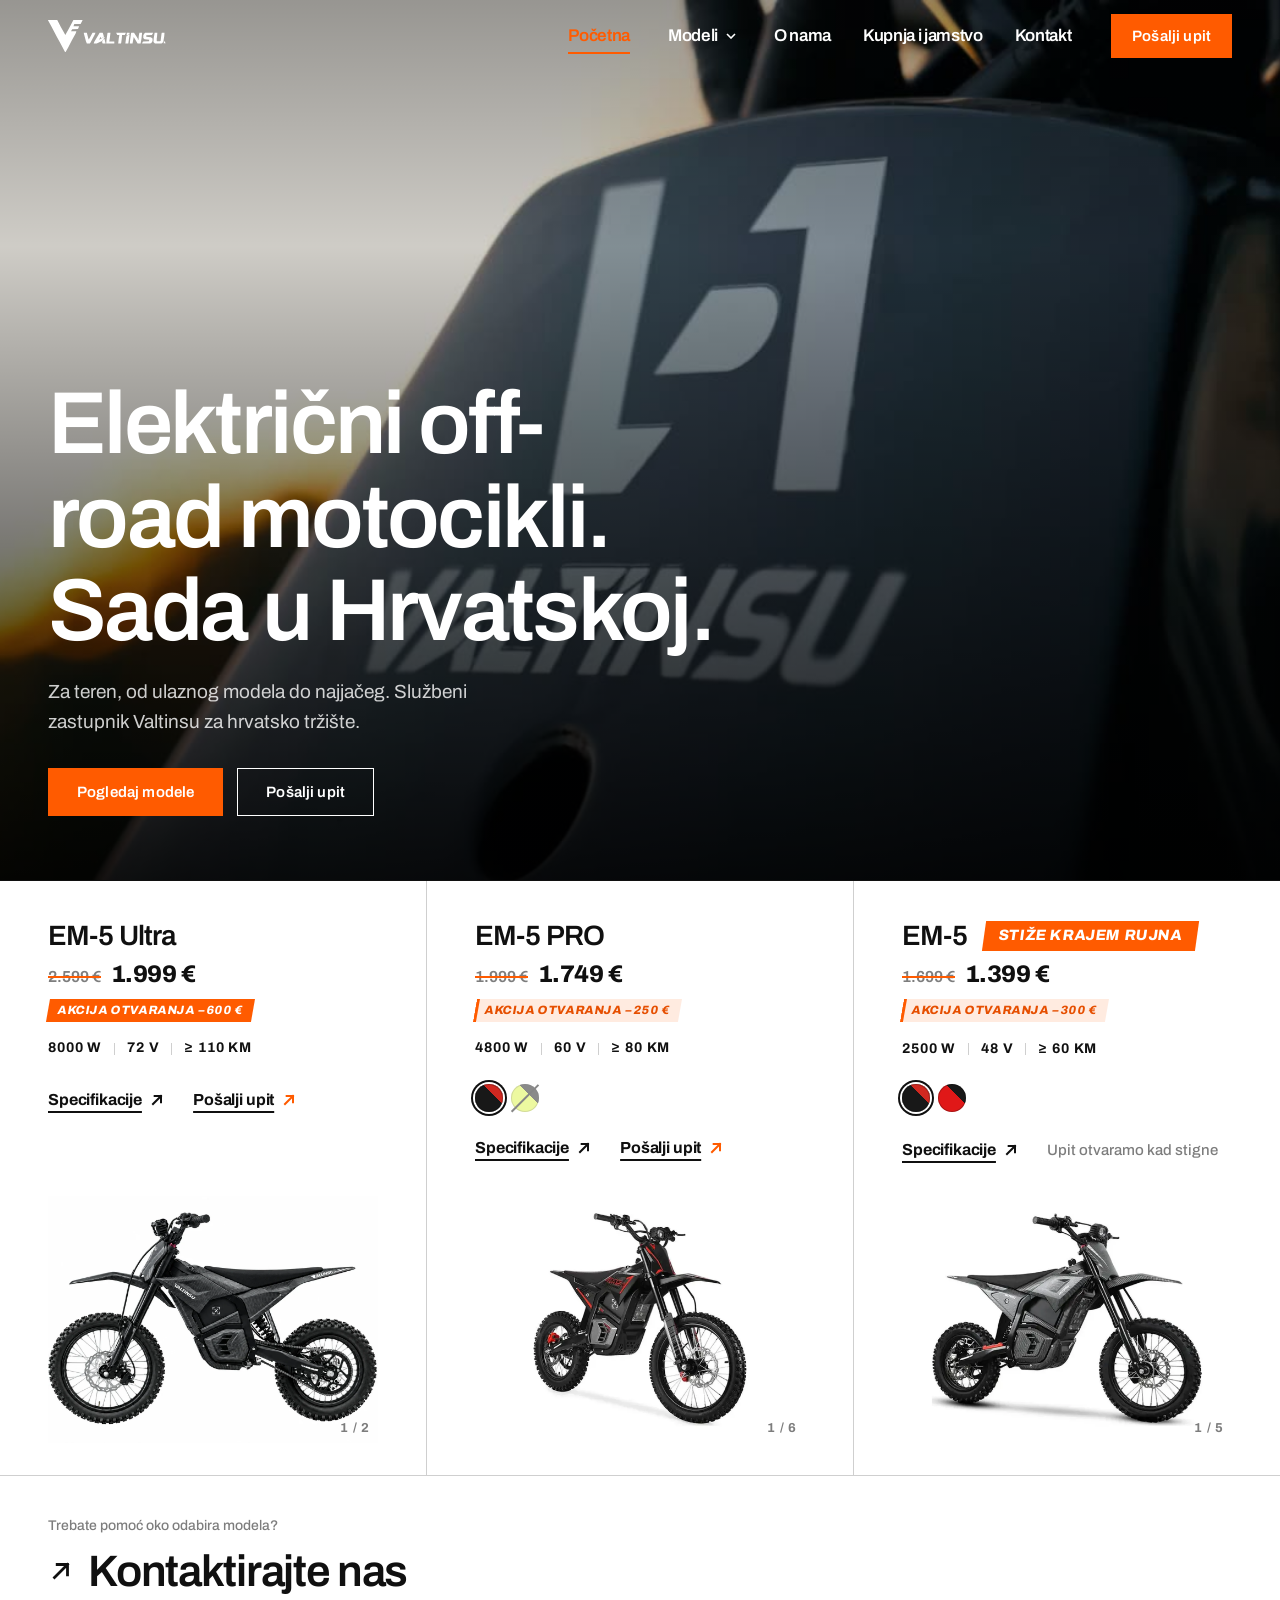
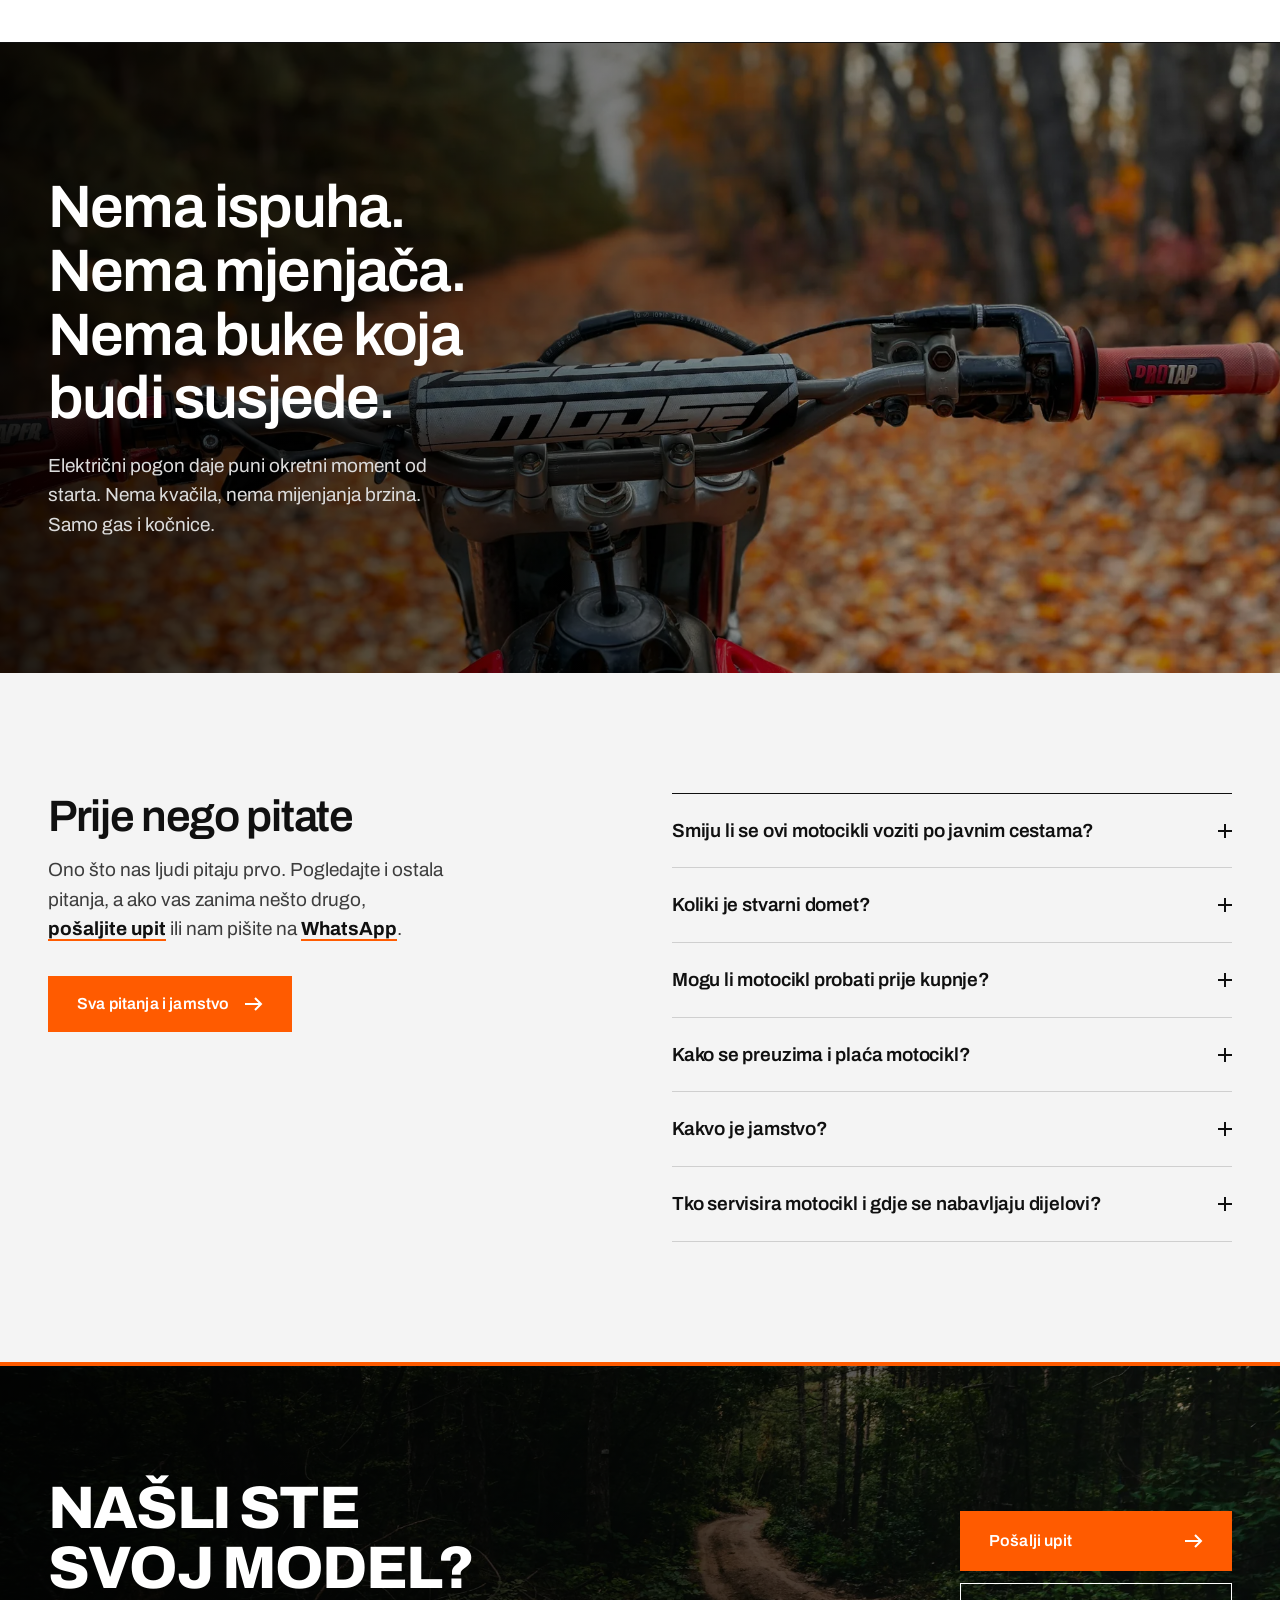
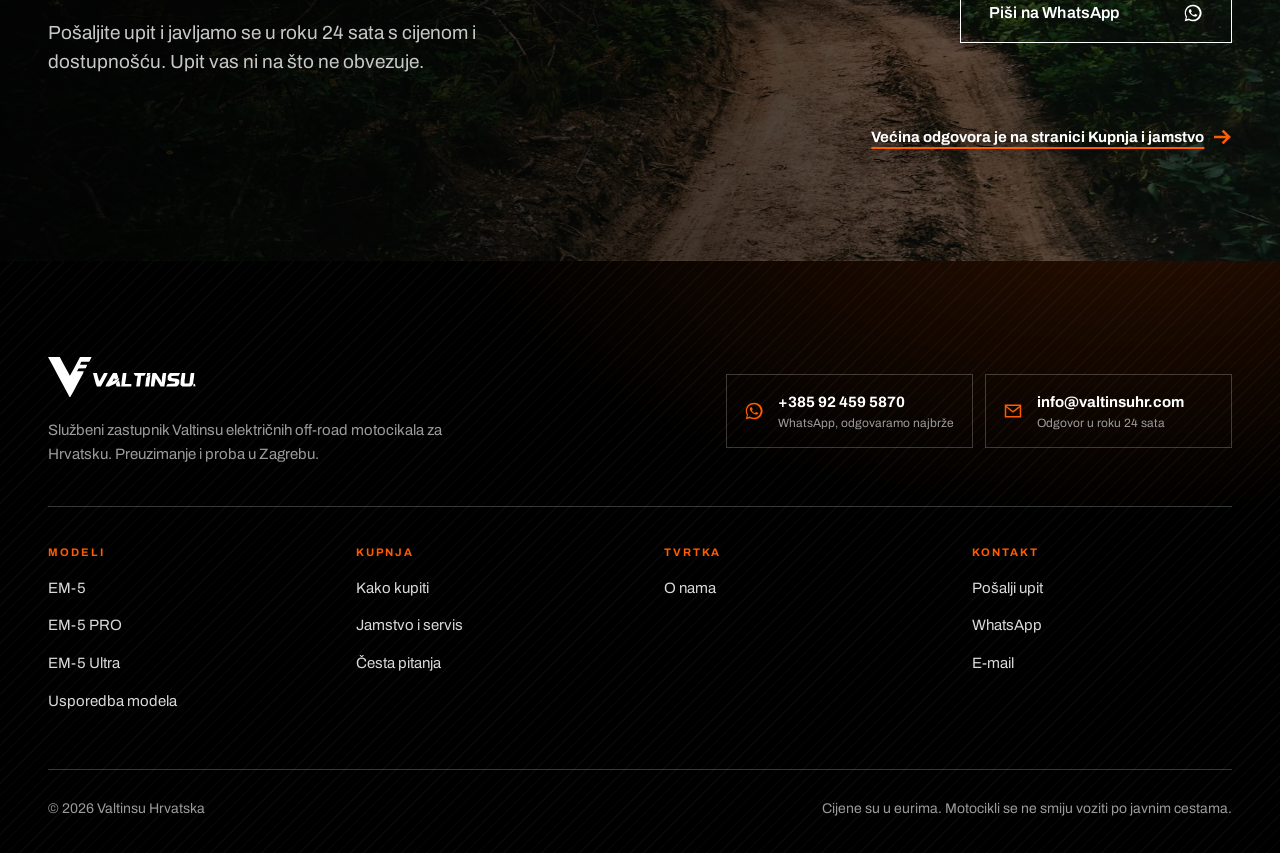
==== index.html @ a62f67de "Nove fotografije s vozacevog mjesta u galerijama (treci kadar) Co-Authored-By: Claude Opus 5 <norepl" ====
<!DOCTYPE html>
<html lang="hr">
<head>
<meta charset="utf-8">
<meta name="google-site-verification" content="s_kMkwADfAmRQeVgVpl_36a2GU6lyo44iCcMig7NT58" />
<meta name="viewport" content="width=device-width, initial-scale=1">

<title>Valtinsu Hrvatska | električni off-road motocikli</title>
<meta name="description" content="Službeni zastupnik Valtinsu električnih off-road motocikala u Hrvatskoj. Modeli EM-5, EM-5 PRO i EM-5 Ultra. Pošaljite upit, javljamo se u 24 sata.">

<link rel="canonical" href="https://www.valtinsuhr.com/">

<meta property="og:type" content="website">
<meta property="og:locale" content="hr_HR">
<meta property="og:site_name" content="Valtinsu Hrvatska">
<meta property="og:title" content="Valtinsu Hrvatska | električni off-road motocikli">
<meta property="og:description" content="Modeli EM-5, EM-5 PRO i EM-5 Ultra. Pošaljite upit, javljamo se u 24 sata.">
<meta property="og:url" content="https://www.valtinsuhr.com/">
<meta property="og:image" content="https://www.valtinsuhr.com/assets/og-cover.jpg">
<meta name="twitter:card" content="summary_large_image">

<link rel="icon" href="favicon.svg" type="image/svg+xml">
<link rel="icon" href="favicon-32.png" sizes="32x32" type="image/png">
<link rel="apple-touch-icon" href="apple-touch-icon.png">
<meta name="theme-color" content="#000000">

<link rel="preconnect" href="https://fonts.googleapis.com">
<link rel="preconnect" href="https://fonts.gstatic.com" crossorigin>
<link href="https://fonts.googleapis.com/css2?family=Archivo:wght@400;500;600;700;800&display=swap" rel="stylesheet">

<link rel="stylesheet" href="css/style.css">
</head>
<body>

<a class="visually-hidden" href="#main">Preskoči na sadržaj</a>

<!-- ===================== ZAGLAVLJE ===================== -->
<header class="site-header" id="siteHeader">
  <div class="shell site-header__inner">
    <a class="brand" href="index.html">
      <span class="brand__logo" aria-hidden="true"></span>
      <span class="brand__text">Valtinsu, početna</span>
    </a>

    <button class="nav-toggle" id="navToggle" aria-expanded="false" aria-controls="nav"
            aria-label="Otvori izbornik"><span></span></button>

    <nav class="nav" id="nav" aria-label="Glavna navigacija">
      <a class="nav__link" href="index.html" aria-current="page">Početna</a>

      <div class="nav__item">
        <button class="nav__link nav__sub-toggle" type="button"
                aria-expanded="false" aria-controls="modeliSub">
          Modeli
          <svg class="nav__chev" width="10" height="6" viewBox="0 0 10 6" fill="none" aria-hidden="true"><path d="M1 1l4 4 4-4" stroke="currentColor" stroke-width="1.6"/></svg>
        </button>

        <div class="subnav" id="modeliSub">
          <div class="subnav__inner">
            <div class="subnav__panel">

              <ul class="subnav__list">
                <li>
                  <a class="subnav__link" href="modeli/em-5.html" data-preview="em-5">
                    <span class="subnav__name">EM-5</span>
                    <span class="subnav__pod">2500 W · od 1.399 €</span>
                  </a>
                </li>
                <li>
                  <a class="subnav__link" href="modeli/em-5-pro.html" data-preview="em-5-pro">
                    <span class="subnav__name">EM-5 PRO</span>
                    <span class="subnav__pod">4800 W · od 1.749 €</span>
                  </a>
                </li>
                <li>
                  <a class="subnav__link" href="modeli/em-5-ultra.html" data-preview="em-5-ultra">
                    <span class="subnav__name">EM-5 Ultra</span>
                    <span class="subnav__pod">8000 W · od 1.999 €</span>
                  </a>
                </li>
                <li>
                  <a class="subnav__link" href="modeli.html" data-preview="svi">
                    <span class="subnav__name">Svi modeli</span>
                    <span class="subnav__pod">Usporedba cijele serije</span>
                  </a>
                </li>
              </ul>

              <div class="subnav__preview" aria-hidden="true">
                <div class="subnav__shot is-active" data-shot="em-5">
                  <img src="assets/slike/em-5/EM-5-ELECTRIC-DIRT-BIKE-black-color-Right-side-view-from-front-to-back.webp" alt="" loading="lazy" width="1200" height="900">
                </div>
                <div class="subnav__shot" data-shot="em-5-pro">
                  <img src="assets/slike/em-5-pro/EM-5-PRO-ELECTRIC-DIRT-BIKE-Right-side-view-from-front-to-back.webp" alt="" loading="lazy" width="1200" height="900">
                </div>
                <div class="subnav__shot" data-shot="em-5-ultra">
                  <img src="assets/slike/em-5-ultra/EM-5-ULTRA-ELECTRIC-DIRT-BIKE-left-side-view.webp" alt="" loading="lazy" width="1200" height="900">
                </div>
                <!-- Svi modeli: tri motocikla u kosim isjeccima.
                     Sva tri kadra gledaju u istu stranu i pokazuju
                     prednji dio, jer je isjecak uzak i visok. -->
                <div class="subnav__shot" data-shot="svi">
                  <div class="kosi">
                    <div class="kosi__dio kosi__dio--1">
                      <img src="assets/slike/em-5/EM-5-ELECTRIC-DIRT-BIKE-black-color-Right-side-view-from-front-to-back.webp" alt="" loading="lazy" width="1200" height="900">
                    </div>
                    <div class="kosi__dio kosi__dio--2">
                      <img src="assets/slike/em-5-pro/EM-5-PRO-ELECTRIC-DIRT-BIKE-Right-side-view-from-front-to-back.webp" alt="" loading="lazy" width="1200" height="900">
                    </div>
                    <div class="kosi__dio kosi__dio--3">
                      <img src="assets/slike/em-5-pro/EM-5-PRO-ELECTRIC-DIRT-BIKE-green-color-Right-side-view-from-front-to-back.webp" alt="" loading="lazy" width="1200" height="900">
                    </div>
                  </div>
                </div>
              </div>

            </div>
          </div>
        </div>
      </div>

      <a class="nav__link" href="o-nama.html">O nama</a>
      <a class="nav__link" href="kupnja.html">Kupnja i jamstvo</a>
      <a class="nav__link" href="kontakt.html">Kontakt</a>
    </nav>

    <a class="btn btn--primary header__cta" href="kontakt.html">Pošalji upit</a>
  </div>
</header>

<main id="main">

  <!-- ===================== HERO ===================== -->
  <section class="hero">
    <div class="hero__media">
      <!-- Poster je prvi kadar petlje, pa nema skoka kad video krene.
           preload="auto" jer je datoteka mala i pocinje odmah. -->
      <video id="heroVideo" autoplay muted loop playsinline preload="auto"
             poster="assets/hero-poster.jpg" aria-hidden="true">
        <source src="assets/hero.mp4" type="video/mp4">
      </video>
    </div>

    <div class="shell hero__inner">
      <h1>Električni off-road motocikli. Sada u Hrvatskoj.</h1>
      <p class="hero__lead">
        Za teren, od ulaznog modela do najjačeg. Službeni zastupnik
        Valtinsu za hrvatsko tržište.
      </p>

      <div class="hero__actions">
        <a class="btn btn--primary" href="modeli.html">Pogledaj modele</a>
        <a class="btn btn--outline" href="kontakt.html">Pošalji upit</a>
      </div>
    </div>
  </section>

  <!-- ===================== MODELI ===================== -->
  <!-- Bez uvodnog teksta: mreza ide odmah ispod heroa, preko cijele sirine.
       Naslov postoji samo za citace ekrana i trazilice. -->
  <section class="section section--flush" aria-labelledby="modeli-naslov">
    <h2 id="modeli-naslov" class="visually-hidden">Modeli u ponudi</h2>


      <!-- Fotografije i boje za listanje na karticama. Isti podaci
           kao na stranicama modela; kartica ih samo prikazuje. -->
      <script type="application/json" id="karticeSlike">
{
  "EM-5": [
    {
      "id": "crna",
      "naziv": "Crna s crvenim detaljima",
      "c": "#181818",
      "akcent": "#d02820",
      "slike": [
        "assets/slike/em-5/EM-5-ELECTRIC-DIRT-BIKE-black-color-Right-side-view-from-front-to-back.webp",
        "assets/slike/em-5/EM-5-ELECTRIC-DIRT-BIKE-black-color-Image-ahead.webp",
        "assets/slike/em-5/EM-5-ELECTRIC-DIRT-BIKE-black-color-rider-view.webp",
        "assets/slike/em-5/EM-5-Electric-dirt-bike-black-color-right-side-view.webp",
        "assets/slike/em-5/EM-5-Electric-dirt-bike-black-color-side-view.webp"
      ]
    },
    {
      "id": "crvena",
      "naziv": "Crvena s crnim detaljima",
      "c": "#e01818",
      "akcent": "#181818",
      "slike": [
        "assets/slike/em-5/EM-5-ELECTRIC-DIRT-BIKE-RED-color-Right-side-view-from-front-to-back.webp",
        "assets/slike/em-5/EM-5-ELECTRIC-DIRT-BIKE-RED-color-Image-ahead-with-light.webp",
        "assets/slike/em-5/EM-5-ELECTRIC-DIRT-BIKE-RED-color-Image-ahead.webp",
        "assets/slike/em-5/EM-5-Electric-dirt-bike-red-color-side-view.webp",
        "assets/slike/em-5/EM-5-ELECTRIC-DIRT-BIKE-red-color-Side-and-rear-view.webp"
      ]
    }
  ],
  "EM-5 PRO": [
    {
      "id": "crna",
      "naziv": "Crna s crvenim detaljima",
      "c": "#181818",
      "akcent": "#d02820",
      "slike": [
        "assets/slike/em-5-pro/EM-5-PRO-ELECTRIC-DIRT-BIKE-Right-side-view-from-front-to-back.webp",
        "assets/slike/em-5-pro/EM-5-PRO-ELECTRIC-DIRT-BIKE-Image-ahead-with-light.webp",
        "assets/slike/em-5-pro/EM-5-PRO-ELECTRIC-DIRT-BIKE-rider-view.webp",
        "assets/slike/em-5-pro/EM-5-PRO-ELECTRIC-DIRT-BIKE-Image-ahead.webp",
        "assets/slike/em-5-pro/EM-5-PRO-ELECTRIC-DIRT-BIKE-side-view.webp",
        "assets/slike/em-5-pro/EM-5-PRO-ELECTRIC-DIRT-BIKE-Side-and-rear-view.webp"
      ]
    },
    {
      "id": "zelena",
      "naziv": "Zelena s crnim detaljima",
      "c": "#dcf444",
      "akcent": "#181818",
      "slike": [
        "assets/slike/em-5-pro/EM-5-PRO-ELECTRIC-DIRT-BIKE-green-color-Right-side-view-from-front-to-back.webp",
        "assets/slike/em-5-pro/EM-5-PRO-ELECTRIC-DIRT-BIKE-green-color-Image-ahead-with-light.webp",
        "assets/slike/em-5-pro/EM-5-PRO-ELECTRIC-DIRT-BIKE-green-color-Image-ahead.webp",
        "assets/slike/em-5-pro/EM-5-PRO-ELECTRIC-DIRT-BIKE-green-color-side-view.webp",
        "assets/slike/em-5-pro/EM-5-PRO-ELECTRIC-DIRT-BIKE-green-color-Side-and-rear-view.webp"
      ]
    }
  ],
  "EM-5 Ultra": [
    {
      "id": "crna",
      "naziv": "Crna, karbonski uzorak",
      "c": "#181818",
      "akcent": "#4c4c4c",
      "slike": [
        "assets/slike/em-5-ultra/EM-5-ULTRA-ELECTRIC-DIRT-BIKE-left-side-view.webp",
        "assets/slike/em-5-ultra/EM-5-ULTRA-ELECTRIC-DIRT-BIKE-rider-view.webp"
      ]
    }
  ]
}
</script>

  

    <ul class="model-grid reveal">

        <!-- ---------- EM-5 ---------- -->
        <li class="model-cell" data-model="EM-5 Ultra">
          <h3 class="model-cell__name"><a href="modeli/em-5-ultra.html">EM-5 Ultra</a></h3>
          <p class="kart-cijena"><del><span class="visually-hidden">Stara cijena: </span>2.599 €</del> <b><span class="visually-hidden">Nova cijena: </span>1.999 €</b> <span class="kart-akcija kart-akcija--jako">Akcija otvaranja <span class="visually-hidden">, ušteda </span>−600 €</span></p>
          <ul class="model-cell__specs">
            <li>8000 W</li>
            <li>72 V</li>
            <li>≥ 110 km</li>
          </ul>
          <div class="model-cell__links">
            <a class="link-arrow link-kart" href="modeli/em-5-ultra.html"><span>Specifikacije</span><svg class="link-kart__strelica" width="16" height="16" viewBox="0 0 24 24" fill="none" aria-hidden="true"><path d="M6 18L18 6M8.5 6H18v9.5" stroke="currentColor" stroke-width="3" stroke-linecap="square"/></svg></a>
            <a class="link-arrow link-kart link-kart--upit" href="kontakt.html?model=em-5-ultra"><span>Pošalji upit</span><svg class="link-kart__strelica" width="16" height="16" viewBox="0 0 24 24" fill="none" aria-hidden="true"><path d="M6 18L18 6M8.5 6H18v9.5" stroke="currentColor" stroke-width="3" stroke-linecap="square"/></svg></a>
          </div>
          <div class="model-cell__media shot">
            <img src="assets/slike/em-5-ultra/EM-5-ULTRA-ELECTRIC-DIRT-BIKE-left-side-view.webp" alt="Valtinsu EM-5 Ultra u crnoj boji, bočni pogled s lijeve strane" loading="lazy" width="1200" height="900">
          </div>
        </li>

        <li class="model-cell" data-model="EM-5 PRO">
          <h3 class="model-cell__name"><a href="modeli/em-5-pro.html">EM-5 PRO</a></h3>
          <p class="kart-cijena"><del><span class="visually-hidden">Stara cijena: </span>1.999 €</del> <b><span class="visually-hidden">Nova cijena: </span>1.749 €</b> <span class="kart-akcija">Akcija otvaranja <span class="visually-hidden">, ušteda </span>−250 €</span></p>
          <ul class="model-cell__specs">
            <li>4800 W</li>
            <li>60 V</li>
            <li>≥ 80 km</li>
          </ul>
          <div class="model-cell__links">
            <a class="link-arrow link-kart" href="modeli/em-5-pro.html"><span>Specifikacije</span><svg class="link-kart__strelica" width="16" height="16" viewBox="0 0 24 24" fill="none" aria-hidden="true"><path d="M6 18L18 6M8.5 6H18v9.5" stroke="currentColor" stroke-width="3" stroke-linecap="square"/></svg></a>
            <a class="link-arrow link-kart link-kart--upit" href="kontakt.html?model=em-5-pro"><span>Pošalji upit</span><svg class="link-kart__strelica" width="16" height="16" viewBox="0 0 24 24" fill="none" aria-hidden="true"><path d="M6 18L18 6M8.5 6H18v9.5" stroke="currentColor" stroke-width="3" stroke-linecap="square"/></svg></a>
          </div>
          <div class="model-cell__media shot">
            <img src="assets/slike/em-5-pro/EM-5-PRO-ELECTRIC-DIRT-BIKE-Right-side-view-from-front-to-back.webp" alt="Valtinsu EM-5 PRO u crnoj boji, desna strana od naprijed prema natrag" loading="lazy" width="1200" height="900">
          </div>
        </li>

        <li class="model-cell" data-model="EM-5">
          <h3 class="model-cell__name"><a href="modeli/em-5.html">EM-5</a></h3>
          <p class="kart-cijena"><del><span class="visually-hidden">Stara cijena: </span>1.699 €</del> <b><span class="visually-hidden">Nova cijena: </span>1.399 €</b> <span class="kart-akcija">Akcija otvaranja <span class="visually-hidden">, ušteda </span>−300 €</span></p>
          <ul class="model-cell__specs">
            <li>2500 W</li>
            <li>48 V</li>
            <li>≥ 60 km</li>
          </ul>
          <div class="model-cell__links">
            <a class="link-arrow link-kart" href="modeli/em-5.html"><span>Specifikacije</span><svg class="link-kart__strelica" width="16" height="16" viewBox="0 0 24 24" fill="none" aria-hidden="true"><path d="M6 18L18 6M8.5 6H18v9.5" stroke="currentColor" stroke-width="3" stroke-linecap="square"/></svg></a>
            <a class="link-arrow link-kart link-kart--upit" href="kontakt.html?model=em-5"><span>Pošalji upit</span><svg class="link-kart__strelica" width="16" height="16" viewBox="0 0 24 24" fill="none" aria-hidden="true"><path d="M6 18L18 6M8.5 6H18v9.5" stroke="currentColor" stroke-width="3" stroke-linecap="square"/></svg></a>
          </div>
          <div class="model-cell__media shot">
            <img src="assets/slike/em-5/EM-5-ELECTRIC-DIRT-BIKE-black-color-Right-side-view-from-front-to-back.webp" alt="Valtinsu EM-5 u crnoj boji, desna strana od naprijed prema natrag" loading="lazy" width="1200" height="900">
          </div>
        </li>

        <!-- ---------- Cetvrta celija: popunjava mrezu na 2 stupca ---------- -->
        <li class="model-cell model-cell--cta">
          <h3>Trebate pomoć oko odabira modela?</h3>
          <a class="big-link" href="kontakt.html">
            <svg class="big-link__strelica" width="26" height="26" viewBox="0 0 24 24" fill="none" aria-hidden="true">
              <path d="M6 18L18 6M8.5 6H18v9.5" stroke="currentColor" stroke-width="2.6" stroke-linecap="square"/>
            </svg>
            Kontaktirajte nas
          </a>
        </li>

      </ul>
  </section>

  <!-- ===================== IZJAVA ===================== -->
  <section class="statement">
    <!-- Pogled s motocikla na sumsku stazu.
         Izvor: Unsplash, Kohl Clarkson, besplatna licenca.
         Kad klijent posalje svoju fotografiju s terena, mijenja se samo
         ova jedna datoteka. -->
    <div class="statement__media">
      <picture>
        <source srcset="assets/slike/opce/staza-volan.webp" type="image/webp">
        <img src="assets/slike/opce/staza-volan.jpg"
             alt="Pogled preko upravljača motocikla na šumsku stazu prekrivenu lišćem"
             loading="lazy" width="2000" height="1500">
      </picture>
    </div>
    <div class="shell statement__inner reveal">
      <h2>Nema ispuha. Nema mjenjača. Nema buke koja budi susjede.</h2>
      <p class="lead">
        Električni pogon daje puni okretni moment od starta. Nema
        kvačila, nema mijenjanja brzina. Samo gas i kočnice.
      </p>
    </div>
  </section>

  <!-- ===================== ČESTA PITANJA ===================== -->
  <!-- Odgovori su nacrti. Cim stignu podaci od klijenta, ispod ove
       sekcije treba ukljuciti i FAQPage schemu (vidi komentar na dnu). -->
  <section class="section section--grey" aria-labelledby="pitanja-naslov">
    <div class="shell split">

      <!-- Isti uvod kao "Sto trebate znati" na O nama: oznaka, veliki
           naslov, jedna recenica i jasan put dalje na sva pitanja. -->
      <div class="reveal faq-uvod">
        <h2 id="pitanja-naslov">Prije nego pitate</h2>
        <p class="lead">
          Ono što nas ljudi pitaju prvo. Pogledajte i ostala pitanja, a ako
          vas zanima nešto drugo, <a href="kontakt.html">pošaljite upit</a> ili nam pišite na
          <a href="https://wa.me/385924595870" rel="noopener">WhatsApp</a>.
        </p>
        <div class="faq-uvod__tipke">
          <a class="btn btn--primary" href="kupnja.html">
            Sva pitanja i jamstvo
            <svg class="btn__strelica" width="18" height="14" viewBox="0 0 18 14" fill="none" aria-hidden="true"><path d="M0 7h16M10 1l6 6-6 6" stroke="currentColor" stroke-width="2"/></svg>
          </a>
        </div>
      </div>

      <div class="faq reveal">
        <details class="faq__item">
          <summary class="faq__q">
            Smiju li se ovi motocikli voziti po javnim cestama?
            <span class="faq__sign" aria-hidden="true"></span>
          </summary>
          <div class="faq__a"><div class="faq__a-inner">
            <p>
              Ne. Nisu odobreni za vožnju po cesti, pa ih ne možete
              registrirati. Voze se na privatnom zemljištu, zatvorenim
              stazama i terenu uz dopuštenje vlasnika.
            </p>
          </div></div>
        </details>
        <details class="faq__item">
          <summary class="faq__q">
            Koliki je stvarni domet?
            <span class="faq__sign" aria-hidden="true"></span>
          </summary>
          <div class="faq__a"><div class="faq__a-inner">
            <p>
              Proizvođač navodi najmanje 60 km za EM-5, 80 km za EM-5 PRO
              i 110 km za EM-5 Ultra.
            </p>
            <p>
              Te brojke su izmjerene s vozačem od 70 kg, na 25 °C pri
              stalnoj brzini. Na terenu, uzbrdo, po hladnoći ili s težim
              vozačem bit će osjetno manje.
            </p>
            <p>
              Niste sigurni hoće li domet biti dovoljan za vaš teren?
              Pišite nam na <a href="https://wa.me/385924595870" rel="noopener">WhatsApp</a> ili <a href="kontakt.html">pošaljite upit</a>
              i reći ćemo vam što realno možete očekivati.
            </p>
          </div></div>
        </details>
        <details class="faq__item">
          <summary class="faq__q">
            Mogu li motocikl probati prije kupnje?
            <span class="faq__sign" aria-hidden="true"></span>
          </summary>
          <div class="faq__a"><div class="faq__a-inner">
            <p>
              Možete, kod nas u Zagrebu. Označite probnu vožnju u
              obrascu za upit ili nam javite na WhatsApp, pa dogovorimo
              termin.
            </p>
            <p>
              Proba je moguća za modele koji su trenutno na zalihi.
            </p>
          </div></div>
        </details>
        <details class="faq__item">
          <summary class="faq__q">
            Kako se preuzima i plaća motocikl?
            <span class="faq__sign" aria-hidden="true"></span>
          </summary>
          <div class="faq__a"><div class="faq__a-inner">
            <p>
              Zasad samo osobno, u Zagrebu. Plaća se gotovinom pri
              preuzimanju, karticom nije moguće. Dostavu po cijeloj
              Hrvatskoj uvodimo uskoro.
            </p>
            <p>
              Motocikl dolazi u kutiji. Možete ga preuzeti takvog ili
              ga sastavimo mi uz doplatu, pa ga preuzimate sastavljenog.
              Cijenu sastavljanja javljamo u odgovoru na upit ili
              na <a href="https://wa.me/385924595870" rel="noopener">WhatsAppu</a>.
            </p>
          </div></div>
        </details>
        <details class="faq__item">
          <summary class="faq__q">
            Kakvo je jamstvo?
            <span class="faq__sign" aria-hidden="true"></span>
          </summary>
          <div class="faq__a"><div class="faq__a-inner">
            <p>
              Svaki model ima 12 mjeseci jamstva na okvir, bateriju,
              motor i regulator (elektroniku koja upravlja motorom).
            </p>
            <p>
              Jamstvo ne pokriva dijelove koji se troše vožnjom: gume,
              pločice kočnica, lanac, žarulje i slično.
            </p>
            <p>
              Ne pokriva ni kvarove nastale nepravilnim korištenjem. Na
              primjer, ako je baterija oštećena udarcem ili tekućinom, ako
              se punila na hladnoći, ako je motocikl nosio više od
              dopuštenog, bio potopljen ili ako je modificiran.
            </p>
          </div></div>
        </details>
        <details class="faq__item">
          <summary class="faq__q">
            Tko servisira motocikl i gdje se nabavljaju dijelovi?
            <span class="faq__sign" aria-hidden="true"></span>
          </summary>
          <div class="faq__a"><div class="faq__a-inner">
            <p>
              Motocikl donesete nama u Zagreb. Pogledamo kvar
              i kažemo što treba napraviti prije nego što išta diramo.
              Tu se rješava i jamstvo.
            </p>
            <p>
              Ako je kvar pokriven jamstvom, zamjena i popravak su
              besplatni. Ako nije, na primjer pukla guma, plaćate dio i
              rad, a cijenu kažemo unaprijed.
            </p>
            <p>
              Sve rezervne dijelove držimo kod nas u Zagrebu. Nema čekanja
              ni naručivanja preko stranih webshopova – sve je odmah
              dostupno. Ako niste iz Zagreba, dio vam možemo poslati poštom.
              Više detalja na stranici
              <a href="kupnja.html#jamstvo-naslov">Kupnja i jamstvo</a>.
            </p>
          </div></div>
        </details>

      </div>

      <!--
        PODSJETNIK, ne brisati:
        Odgovori gore su nacrti. Jamstvo je preuzeto iz priručnika
        proizvodjaca. Servis i probna voznja napisani su po onome sto je
        klijent opisao u poruci 18. 08. 2026., ali jos nije potvrdjeno:
        - gdje se tocno vozi proba (Zagreb?) i treba li adresa
        Servis, dijelovi i popravak izvan jamstva potvrdjeni 12. 9. 2026.
        Jos cekaju i: homologacija po modelu, sluzbeni domet i rokovi
        isporuke. Na ova pitanja kupac se poziva kad nesto pode po zlu.
      -->

    </div>
  </section>

  <!--
    Kad odgovori postanu stvarni, ovdje ide FAQPage schema za rich rezultat
    u Googleu. Namjerno je iskljucena: Google kaznjava schemu koja ne
    odgovara vidljivom sadrzaju, a nacrti se ne racunaju kao odgovori.

    <script type="application/ld+json">
    {
      "@context": "https://schema.org",
      "@type": "FAQPage",
      "mainEntity": [
        { "@type": "Question",
          "name": "Smiju li se ovi motocikli voziti po javnim cestama?",
          "acceptedAnswer": { "@type": "Answer", "text": "…" } }
      ]
    }
    </script>
  -->


  <!-- ===================== CTA ===================== -->
  <!-- Zavrsni poziv: isti blok kao na O nama i Kupnji (sumska staza). -->
  <section class="on-cta" aria-labelledby="cta-naslov">
    <div class="shell on-cta__inner reveal">
      <div>
        <h2 id="cta-naslov">Našli ste svoj model?</h2>
        <p class="on-cta__tekst">Pošaljite upit i javljamo se u roku 24 sata s cijenom i dostupnošću. Upit vas ni na što ne obvezuje.</p>
      </div>
      <div class="on-cta__tipke">
        <a class="btn btn--primary" href="kontakt.html">
          Pošalji upit
          <svg class="btn__strelica" width="18" height="14" viewBox="0 0 18 14" fill="none" aria-hidden="true"><path d="M0 7h16M10 1l6 6-6 6" stroke="currentColor" stroke-width="2"/></svg>
        </a>
        <a class="btn btn--outline" href="https://wa.me/385924595870" rel="noopener">
          Piši na WhatsApp
          <svg class="btn__ikona" width="20" height="20" viewBox="0 0 24 24" fill="currentColor" aria-hidden="true"><path d="M12 2a10 10 0 0 0-8.6 15L2 22l5.2-1.4A10 10 0 1 0 12 2Zm0 18.2c-1.6 0-3.2-.4-4.5-1.3l-.3-.2-3.1.8.8-3-.2-.3A8.2 8.2 0 1 1 12 20.2Zm4.5-6.1c-.2-.1-1.5-.7-1.7-.8-.2-.1-.4-.1-.6.1l-.8 1c-.1.2-.3.2-.5.1a6.7 6.7 0 0 1-3.3-2.9c-.1-.2 0-.4.1-.5l.4-.5c.1-.2.2-.3.3-.5v-.5l-.8-1.8c-.2-.5-.4-.4-.6-.4h-.5c-.2 0-.5.1-.7.3-.9.9-1.1 2.1-.5 3.4a11 11 0 0 0 4.6 4.6c1.9.8 2.6.7 3.4.6.5-.1 1.5-.6 1.7-1.2.2-.6.2-1.1.1-1.2Z"/></svg>
        </a>
      </div>
      <a class="on-cta__prije" href="kupnja.html">Većina odgovora je na stranici Kupnja i jamstvo <span class="on-cta__strelica"><svg width="18" height="14" viewBox="0 0 18 14" fill="none" aria-hidden="true"><path d="M0 7h15M9.5 1.5 15 7l-5.5 5.5" stroke="currentColor" stroke-width="2.6" stroke-linecap="square"/></svg></span></a>
    </div>
  </section>

</main>

<!-- ===================== PODNOŽJE ===================== -->
<footer class="site-footer">
  <div class="shell">

    <!-- Gornji red: tko smo i kako nas najbrze dobiti. -->
    <div class="footer__vrh">
      <div class="footer__brand">
        <span class="brand brand--footer">
          <span class="brand__logo" aria-hidden="true"></span>
          <span class="brand__text">Valtinsu</span>
        </span>
        <p>Službeni zastupnik Valtinsu električnih off-road motocikala za Hrvatsku. Preuzimanje i proba u Zagrebu.</p>
      </div>

      <div class="footer__kontakt">
        <a class="footer__veza" href="https://wa.me/385924595870" rel="noopener">
          <svg width="20" height="20" viewBox="0 0 24 24" fill="currentColor" aria-hidden="true"><path d="M12 2a10 10 0 0 0-8.6 15L2 22l5.2-1.4A10 10 0 1 0 12 2Zm0 18.2c-1.6 0-3.2-.4-4.5-1.3l-.3-.2-3.1.8.8-3-.2-.3A8.2 8.2 0 1 1 12 20.2Zm4.5-6.1c-.2-.1-1.5-.7-1.7-.8-.2-.1-.4-.1-.6.1l-.8 1c-.1.2-.3.2-.5.1a6.7 6.7 0 0 1-3.3-2.9c-.1-.2 0-.4.1-.5l.4-.5c.1-.2.2-.3.3-.5v-.5l-.8-1.8c-.2-.5-.4-.4-.6-.4h-.5c-.2 0-.5.1-.7.3-.9.9-1.1 2.1-.5 3.4a11 11 0 0 0 4.6 4.6c1.9.8 2.6.7 3.4.6.5-.1 1.5-.6 1.7-1.2.2-.6.2-1.1.1-1.2Z"/></svg>
          <span><b>+385 92 459 5870</b><i>WhatsApp, odgovaramo najbrže</i></span>
        </a>
        <a class="footer__veza" href="mailto:info@valtinsuhr.com">
          <svg width="20" height="20" viewBox="0 0 24 24" fill="none" aria-hidden="true"><path d="M3 5h18v14H3z" stroke="currentColor" stroke-width="1.8"/><path d="M3 6l9 7 9-7" stroke="currentColor" stroke-width="1.8"/></svg>
          <span><b>info@valtinsuhr.com</b><i>Odgovor u roku 24 sata</i></span>
        </a>
      </div>
    </div>

    <div class="footer__grid">
      <div class="footer__col">
        <h3>Modeli</h3>
        <ul>
          <li><a href="modeli/em-5.html">EM-5</a></li>
          <li><a href="modeli/em-5-pro.html">EM-5 PRO</a></li>
          <li><a href="modeli/em-5-ultra.html">EM-5 Ultra</a></li>
          <li><a href="modeli.html">Usporedba modela</a></li>
        </ul>
      </div>

      <div class="footer__col">
        <h3>Kupnja</h3>
        <ul>
          <li><a href="kupnja.html#koraci-naslov">Kako kupiti</a></li>
          <li><a href="kupnja.html#jamstvo-naslov">Jamstvo i servis</a></li>
          <li><a href="kupnja.html#pitanja-naslov">Česta pitanja</a></li>
        </ul>
      </div>

      <div class="footer__col">
        <h3>Tvrtka</h3>
        <ul>
          <li><a href="o-nama.html">O nama</a></li>
          <!-- PODSJETNIK: stranica Uvjeti i privatnost jos ne postoji. -->
        </ul>
      </div>

      <div class="footer__col">
        <h3>Kontakt</h3>
        <ul>
          <li><a href="kontakt.html">Pošalji upit</a></li>
          <li><a href="https://wa.me/385924595870" rel="noopener">WhatsApp</a></li>
          <li><a href="mailto:info@valtinsuhr.com">E-mail</a></li>
        </ul>
      </div>
    </div>

    <div class="footer__legal">
      <!-- PODSJETNIK: naziv obrta i OIB su zakonska obveza, dodati cim stignu. -->
      <p>&copy; 2026 Valtinsu Hrvatska</p>
      <p class="footer__sitno">Cijene su u eurima. Motocikli se ne smiju voziti po javnim cestama.</p>
    </div>
  </div>
</footer>

<!-- Slanje obrazaca. Ovdje se upisuje kljuc servisa za mail. -->
<script src="js/obrazac.js"></script>
<script src="js/script.js"></script>
<!-- Dostupnost modela. Jedina datoteka koja se mijenja kad se
     promijeni zaliha. Ide zadnja, da moze pregaziti
     pretpunjavanje modela iz poveznice. -->
<script src="js/dostupnost.js"></script>
</body>
</html>
---- css/style.css ----
/* ==========================================================================
   VALTINSU HR - design system
   MOBILE FIRST. Bazni stil je mobitel; sve nadogradnje idu kroz min-width.
   Jedan font, nula zaobljenja.
   Crna / bijela / siva su kostur. Narancasta je iskljucivo akcent.
   ========================================================================== */

/* --- Tokeni ------------------------------------------------------------- */

:root {
  /* Boje */
  --ink:        #101010;   /* glavni tekst, tamne plohe */
  --ink-pure:   #000000;   /* hero, full-bleed crne sekcije */
  --paper:      #ffffff;
  --grey-05:    #f4f4f4;   /* svijetla sekcija */
  --grey-45:    #7d7d7d;   /* sekundarni tekst */
  --grey-70:    #3d3d3d;   /* tijelo teksta na bijelom */

  /* Linije. Jace nego prije - separacija mora biti citljiva na mobitelu. */
  --rule:        #cfcfcf;              /* djeljitelj na svijetlom */
  --rule-strong: var(--ink);           /* okvir sekcije */
  --rule-dark:   rgba(255,255,255,.22);/* djeljitelj na tamnom */

  --orange:       #ff5b00;
  --orange-hover: #e64f00;
  --orange-dim:   rgba(255, 91, 0, .12);

  /* Tipografija */
  --font: "Archivo", "Helvetica Neue", Helvetica, Arial, sans-serif;

  /* Tezine.
     600 nosi sve sto mora upasti u oko: naslove, nav, tipke, linkove.
     500 je za sitne verzalne labele - na 600 se uppercase pretvori u mrlju.
     400 samo za recenice. */
  --w-solid: 600;
  --w-label: 500;
  --w-text:  400;

  /* Fluidne velicine - clamp skalira od mobitela prema gore, bez upita */
  --t-display: clamp(2.5rem, 1.1rem + 6vw, 5.5rem);
  --t-h1:      clamp(2rem, 1.2rem + 3.6vw, 3.75rem);
  --t-h2:      clamp(1.625rem, 1.1rem + 2.4vw, 2.75rem);
  --t-h3:      clamp(1.375rem, 1.15rem + .9vw, 1.75rem);
  --t-lead:    clamp(1rem, .95rem + .35vw, 1.1875rem);
  --t-body:    1rem;
  --t-small:   .875rem;
  --t-micro:   .6875rem;

  /* Ritam */
  --gutter:   1.25rem;
  --shell:    1440px;
  --section:  4rem;
  --header-h: 4rem;   /* traze je zaglavlje, izbornik i padajuca ploca */

  /* Kretanje */
  --ease: cubic-bezier(.22, .61, .36, 1);
  --fast: .2s var(--ease);
  --slow: .45s var(--ease);
}

@media (min-width: 640px) {
  :root { --gutter: 2rem; --section: 5.5rem; }
}
@media (min-width: 1000px) {
  :root { --gutter: 3rem; --section: 7.5rem; --header-h: 4.5rem; }
}
@media (min-width: 1360px) {
  :root { --gutter: 4rem; --section: 9rem; }
}

/* --- Reset -------------------------------------------------------------- */

*, *::before, *::after { box-sizing: border-box; }

html {
  -webkit-text-size-adjust: 100%;
  scroll-behavior: smooth;
}

body {
  margin: 0;
  background: var(--paper);
  color: var(--ink);
  font-family: var(--font);
  font-size: var(--t-body);
  font-weight: var(--w-text);
  line-height: 1.6;
  -webkit-font-smoothing: antialiased;
  -moz-osx-font-smoothing: grayscale;
}

img, video, svg { display: block; max-width: 100%; }
button { font: inherit; color: inherit; }

h1, h2, h3, h4, p, figure, ul, ol { margin: 0; }
ul, ol { padding: 0; list-style: none; }

/* Naslovi: puna tezina + negativan tracking.
   To je razlika izmedju "mrsavo" i "cvrsto". */
h1, h2, h3, h4 {
  font-weight: var(--w-solid);
  line-height: 1.06;
  letter-spacing: -.03em;
  text-wrap: balance;
}

a { color: inherit; text-decoration: none; }

/* Oznaceni tekst preuzima narancastu. Bijela slova preko nje drze
   kontrast i na svijetlim i na tamnim sekcijama. */
::selection      { background: var(--orange); color: var(--paper); }
::-moz-selection { background: var(--orange); color: var(--paper); }

:focus-visible {
  outline: 2px solid var(--orange);
  outline-offset: 3px;
}

@media (prefers-reduced-motion: reduce) {
  html { scroll-behavior: auto; }
  *, *::before, *::after {
    animation-duration: .01ms !important;
    transition-duration: .01ms !important;
  }
}

/* --- Pomocne klase ------------------------------------------------------ */

.shell {
  width: 100%;
  max-width: var(--shell);
  margin-inline: auto;
  padding-inline: var(--gutter);
}

.section { padding-block: var(--section); }
.section--dark { background: var(--ink-pure); color: var(--paper); }
.section--grey { background: var(--grey-05); }

/* Bez razmaka gore - sadrzaj sjeda odmah ispod prethodne sekcije */
.section--flush { padding-top: 0; }
/* Mreza modela na pocetnoj zavrsava crtom, pa prazan pojas ispod nje
   samo produljuje stranicu prije tamne sekcije. */
.section--flush:has(.model-grid) { padding-bottom: 0; }

.lead {
  font-size: var(--t-lead);
  line-height: 1.55;
  color: var(--grey-70);
  max-width: 48ch;
}
.section--dark .lead { color: #b4b4b4; }

.visually-hidden {
  position: absolute; width: 1px; height: 1px;
  margin: -1px; padding: 0; overflow: hidden;
  clip: rect(0 0 0 0); white-space: nowrap; border: 0;
}

/* --- Tipke -------------------------------------------------------------- */
/* Kvadratne. Bez sjena, bez gradijenata. Tezina 500. */

.btn {
  display: inline-flex;
  align-items: center;
  justify-content: center;
  gap: .625rem;
  width: 100%;                 /* mobile: puna sirina */
  min-height: 3.25rem;
  padding: 0 1.75rem;
  border: 1px solid transparent;
  border-radius: 0;
  background: none;
  font-size: .9375rem;
  font-weight: var(--w-solid);
  letter-spacing: .01em;
  cursor: pointer;
  transition: background var(--fast), color var(--fast), border-color var(--fast);
}

@media (min-width: 560px) {
  .btn { width: auto; min-height: 3rem; }
}

/* Hover: kosa ploha proleti preko tipke s lijeva, isti nagib kao oznaka
   "Stize". Ploha je ::before ispod teksta (isolation drzi z-index -1
   unutar tipke). Strelica i ikona se malo pomaknu, klik lagano utisne. */
.btn--primary,
.btn--outline {
  position: relative;
  overflow: hidden;
  isolation: isolate;
  transition: color .25s var(--ease), border-color .25s var(--ease),
              transform .15s var(--ease);
}
.btn--primary::before,
.btn--outline::before {
  content: "";
  position: absolute;
  inset: 0 -20%;
  z-index: -1;
  transform: translateX(-105%) skewX(-20deg);
  transition: transform .45s cubic-bezier(.7, 0, .2, 1);
}
.btn--primary:hover::before,
.btn--outline:hover::before { transform: translateX(0) skewX(-20deg); }
.btn--primary:active,
.btn--outline:active { transform: scale(.97); }

.btn--primary { background-color: var(--orange); color: var(--paper); }
.btn--primary::before { background: var(--ink); }

.btn--outline { border-color: currentColor; color: var(--ink); }
.btn--outline::before { background: var(--orange); }
.btn--outline:hover { border-color: var(--orange); color: var(--paper); }

.btn svg { flex: 0 0 auto; transition: transform .3s var(--ease); }
.btn:hover .btn__strelica { transform: translateX(5px); }
.btn:hover .btn__ikona { transform: rotate(-12deg) scale(1.1); }

@media (prefers-reduced-motion: reduce) {
  .btn--primary::before, .btn--outline::before { transition: none; }
  .btn:hover svg { transform: none; }
}
.section--dark .btn--outline,
.hero .btn--outline { color: var(--paper); }

/* Tekstualni link sa strelicom - nosi navigaciju po sadrzaju */
.link-arrow {
  display: inline-flex;
  align-items: center;
  gap: .5rem;
  padding-block: .35rem;
  font-size: .9375rem;
  font-weight: var(--w-solid);
  transition: color var(--fast), gap var(--fast);
}
.link-arrow:hover { color: var(--orange); gap: .875rem; }

/* Isti oblik i kad je gumb, ne poveznica. Lista cekanja otvara prozorcic,
   pa mora biti <button>, a preglednik bi mu inace dao okvir i pozadinu. */
button.link-arrow {
  border: 0;
  background: none;
  padding-inline: 0;
  color: inherit;
  font-family: inherit;
  cursor: pointer;
}
/* Strelica se crta u CSS-u, jer u gumbu nema SVG-a iz HTML-a. */
button.link-arrow::after {
  content: "";
  width: 14px;
  height: 10px;
  background: currentColor;
  -webkit-mask: url("data:image/svg+xml,%3Csvg xmlns='http://www.w3.org/2000/svg' viewBox='0 0 14 10'%3E%3Cpath d='M9 1l4 4-4 4M13 5H0' fill='none' stroke='%23000' stroke-width='1.4'/%3E%3C/svg%3E") no-repeat center / contain;
          mask: url("data:image/svg+xml,%3Csvg xmlns='http://www.w3.org/2000/svg' viewBox='0 0 14 10'%3E%3Cpath d='M9 1l4 4-4 4M13 5H0' fill='none' stroke='%23000' stroke-width='1.4'/%3E%3C/svg%3E") no-repeat center / contain;
}

/* --- Zaglavlje ---------------------------------------------------------- */

.site-header {
  position: fixed;
  inset: 0 0 auto 0;
  z-index: 100;
  color: var(--paper);
  border-bottom: 1px solid transparent;
  transition: background var(--slow), color var(--slow), border-color var(--slow);
}

/* Bijela traka nakon scrolla - i dok je padajuci izbornik otvoren,
   inace bi bijela ploca visjela iz prozirne trake. */
.site-header.is-stuck,
.site-header.has-sub-open {
  background: var(--paper);
  color: var(--ink);
  border-bottom-color: var(--rule);
}

.site-header__inner {
  display: flex;
  align-items: center;
  gap: 1rem;
  height: var(--header-h);
}

.brand {
  display: inline-flex;
  align-items: center;
  gap: .625rem;
  font-size: 1rem;
  font-weight: var(--w-solid);
  letter-spacing: .22em;
  text-transform: uppercase;
  white-space: nowrap;
}

/* Logo ide kao CSS maska, ne kao <img>.
   Time poprima boju teksta: bijel na prozirnom zaglavlju, crn na bijeloj
   traci nakon scrolla, bijel u podnozju. Jedna definicija, bez zamjene.
   SVG je ugraden kao data URI jer vanjski SVG kao maska ne radi kad se
   stranica otvori dvoklikom, preko file:// protokola. */
.brand__logo {
  display: block;
  height: 1.75rem;
  aspect-ratio: 395 / 107;      /* stvarni omjer lockupa */
  background-color: currentColor;
  -webkit-mask: url("data:image/svg+xml,%3Csvg xmlns='http://www.w3.org/2000/svg' viewBox='0 0 395 107'%3E%3Cg fill='%23000'%3E%3Cpath d='M0,0 L31,0 L43,23 L53,41 L58,50 L71,27 L85,0 L116,0 L110,12 L109,13 L88,13 L86,19 L85,21 L104,21 L102,27 L100,30 L81,31 L77,38 L95,38 L93,44 L80,68 L68,91 L59,107 L57,107 L41,77 L29,55 L11,21 L0,1 Z ' transform='translate(0,0)'/%3E%3Cpath d='M0,0 L10,0 L16,22 L19,18 L29,0 L39,0 L37,5 L22,33 L20,36 L10,36 L7,28 L0,2 Z ' transform='translate(120,43)'/%3E%3Cpath d='M0,0 L10,0 L13,8 L14,14 L5,18 L3,13 L-2,23 L15,14 L17,15 L8,27 L-10,36 L-20,36 L-18,30 L-9,15 Z ' transform='translate(173,43)'/%3E%3Cpath d='M0,0 L9,0 L7,18 L5,29 L22,29 L22,36 L-5,36 L-4,23 L-1,1 Z ' transform='translate(200,43)'/%3E%3Cpath d='M0,0 L33,0 L29,7 L20,7 L19,19 L17,34 L16,36 L7,36 L9,18 L11,7 L4,7 Z ' transform='translate(228,43)'/%3E%3Cpath d='M0,0 L9,0 L9,3 L1,9 L-1,9 Z ' transform='translate(264,43)'/%3E%3Cpath d='M0,0 L9,0 L15,9 L22,20 L22,23 L24,23 L25,10 L27,0 L36,0 L34,19 L31,36 L21,36 L8,14 L4,36 L-5,36 L-4,23 L-1,1 Z ' transform='translate(279,43)'/%3E%3Cpath d='M0,0 L27,0 L23,7 L4,8 L4,13 L19,15 L24,18 L25,20 L25,27 L21,34 L17,36 L-10,36 L-8,31 L-6,29 L13,28 L14,23 L-2,21 L-6,17 L-6,8 L-3,3 Z ' transform='translate(325,43)'/%3E%3Cpath d='M0,0 L9,0 L8,13 L7,19 L7,27 L8,28 L17,28 L20,27 L23,3 L24,0 L33,0 L32,12 L29,30 L25,35 L22,36 L1,36 L-4,31 L-3,17 Z ' transform='translate(357,43)'/%3E%3Cpath d='M0,0 L2,1 L-2,30 L-3,31 L-12,31 L-9,7 Z ' transform='translate(271,48)'/%3E%3Cpath d='M0,0 L2,0 L6,16 L-4,16 L-6,11 L-5,7 Z ' transform='translate(187,63)'/%3E%3Cpath d='M0,0 L4,2 L5,8 L2,7 L-1,7 L0,3 Z M2,3 Z ' transform='translate(388,71)'/%3E%3C/g%3E%3C/svg%3E") left center / contain no-repeat;
          mask: url("data:image/svg+xml,%3Csvg xmlns='http://www.w3.org/2000/svg' viewBox='0 0 395 107'%3E%3Cg fill='%23000'%3E%3Cpath d='M0,0 L31,0 L43,23 L53,41 L58,50 L71,27 L85,0 L116,0 L110,12 L109,13 L88,13 L86,19 L85,21 L104,21 L102,27 L100,30 L81,31 L77,38 L95,38 L93,44 L80,68 L68,91 L59,107 L57,107 L41,77 L29,55 L11,21 L0,1 Z ' transform='translate(0,0)'/%3E%3Cpath d='M0,0 L10,0 L16,22 L19,18 L29,0 L39,0 L37,5 L22,33 L20,36 L10,36 L7,28 L0,2 Z ' transform='translate(120,43)'/%3E%3Cpath d='M0,0 L10,0 L13,8 L14,14 L5,18 L3,13 L-2,23 L15,14 L17,15 L8,27 L-10,36 L-20,36 L-18,30 L-9,15 Z ' transform='translate(173,43)'/%3E%3Cpath d='M0,0 L9,0 L7,18 L5,29 L22,29 L22,36 L-5,36 L-4,23 L-1,1 Z ' transform='translate(200,43)'/%3E%3Cpath d='M0,0 L33,0 L29,7 L20,7 L19,19 L17,34 L16,36 L7,36 L9,18 L11,7 L4,7 Z ' transform='translate(228,43)'/%3E%3Cpath d='M0,0 L9,0 L9,3 L1,9 L-1,9 Z ' transform='translate(264,43)'/%3E%3Cpath d='M0,0 L9,0 L15,9 L22,20 L22,23 L24,23 L25,10 L27,0 L36,0 L34,19 L31,36 L21,36 L8,14 L4,36 L-5,36 L-4,23 L-1,1 Z ' transform='translate(279,43)'/%3E%3Cpath d='M0,0 L27,0 L23,7 L4,8 L4,13 L19,15 L24,18 L25,20 L25,27 L21,34 L17,36 L-10,36 L-8,31 L-6,29 L13,28 L14,23 L-2,21 L-6,17 L-6,8 L-3,3 Z ' transform='translate(325,43)'/%3E%3Cpath d='M0,0 L9,0 L8,13 L7,19 L7,27 L8,28 L17,28 L20,27 L23,3 L24,0 L33,0 L32,12 L29,30 L25,35 L22,36 L1,36 L-4,31 L-3,17 Z ' transform='translate(357,43)'/%3E%3Cpath d='M0,0 L2,1 L-2,30 L-3,31 L-12,31 L-9,7 Z ' transform='translate(271,48)'/%3E%3Cpath d='M0,0 L2,0 L6,16 L-4,16 L-6,11 L-5,7 Z ' transform='translate(187,63)'/%3E%3Cpath d='M0,0 L4,2 L5,8 L2,7 L-1,7 L0,3 Z M2,3 Z ' transform='translate(388,71)'/%3E%3C/g%3E%3C/svg%3E") left center / contain no-repeat;
}

@media (min-width: 1000px) {
  .brand__logo { height: 2rem; }
}

.brand--footer .brand__logo { height: 2.5rem; }

/* Naziv je u DOM-u skriven i sluzi kao pristupacno ime poveznice.
   Ako preglednik ne podrzava maske, logo se sklanja a naziv se pokaze. */
.brand__text {
  position: absolute; width: 1px; height: 1px;
  margin: -1px; padding: 0; overflow: hidden;
  clip: rect(0 0 0 0); white-space: nowrap; border: 0;
}

@supports not ((-webkit-mask-image: url("#")) or (mask-image: url("#"))) {
  .brand__logo { display: none; }
  .brand__text {
    position: static; width: auto; height: auto;
    margin: 0; overflow: visible; clip: auto;
    letter-spacing: .22em;
    text-transform: uppercase;
  }
}

/* Hamburger - bazno stanje je mobitel, dakle vidljiv */
.nav-toggle {
  display: flex;
  align-items: center;
  justify-content: center;
  margin-left: auto;
  width: 2.75rem; height: 2.75rem;
  border: 0; background: none; cursor: pointer;
}
.nav-toggle span {
  display: block; position: relative;
  width: 20px; height: 2px; background: currentColor;
  transition: background var(--fast);
}
.nav-toggle span::before,
.nav-toggle span::after {
  content: ""; position: absolute; left: 0;
  width: 20px; height: 2px; background: currentColor;
  transition: transform var(--fast), top var(--fast);
}
.nav-toggle span::before { top: -6px; }
.nav-toggle span::after  { top: 6px; }

.nav-toggle[aria-expanded="true"] span { background: transparent; }
.nav-toggle[aria-expanded="true"] span::before { top: 0; transform: rotate(45deg); }
.nav-toggle[aria-expanded="true"] span::after  { top: 0; transform: rotate(-45deg); }

/* Off-canvas izbornik */
.nav {
  position: fixed;
  inset: var(--header-h) 0 auto 0;
  display: flex;
  flex-direction: column;
  padding: .5rem var(--gutter) 1.75rem;
  background: var(--paper);
  color: var(--ink);
  border-bottom: 1px solid var(--rule);
  transform: translateY(-120%);
  transition: transform var(--slow);
}
.nav.is-open { transform: translateY(0); }

.nav__link {
  position: relative;
  display: block;
  width: 100%;
  padding-block: 1.125rem;
  font-size: 1.375rem;
  font-weight: var(--w-solid);
  letter-spacing: -.02em;
  text-align: left;
  border: 0;
  border-bottom: 1px solid var(--rule);
  background: none;
  cursor: pointer;
}
.nav__link[aria-current="page"] { color: var(--orange); }

/* --- Padajuci izbornik modela ------------------------------------------- */

.nav__item { position: relative; }

.nav__sub-toggle {
  display: flex;
  align-items: center;
  justify-content: space-between;
  gap: .5rem;
}
.nav__chev { transition: transform var(--fast); }
.nav__item.is-open .nav__chev { transform: rotate(180deg); }

/* Mobitel: podizbornik se rasklapa u toku stranice.
   display:none -> block se ne moze animirati, pa se umjesto toga
   animira grid-template-rows iz 0fr u 1fr. Sadrzaj sam odredi visinu,
   ne treba pogadjati max-height. */
.subnav {
  display: grid;
  grid-template-rows: 0fr;
  transition: grid-template-rows .35s var(--ease);
}
.nav__item.is-open .subnav { grid-template-rows: 1fr; }

.subnav__inner {
  overflow: hidden;   /* obavezno, inace sadrzaj strsi dok je sklopljeno */
  min-height: 0;
}

.subnav__panel { padding-bottom: .5rem; }

.subnav__list li:last-child .subnav__link { border-bottom: 0; }

.subnav__link {
  display: flex;
  align-items: baseline;
  justify-content: space-between;
  gap: 1rem;
  padding: .9375rem 0 .9375rem 1rem;
  border-bottom: 1px solid var(--rule);
  transition: color var(--fast);
}
.subnav__link:hover,
.subnav__link[aria-current="page"] { color: var(--orange); }

.subnav__name { font-size: 1.0625rem; font-weight: var(--w-solid); }

/* Preglednici bez podrske za animaciju 0fr/1fr - bez animacije, ali radi */
@supports not (grid-template-rows: 0fr) {
  .subnav { display: block; height: 0; overflow: hidden; }
  .nav__item.is-open .subnav { height: auto; }
}

/* Pregled motocikla postoji samo na desktopu */
.subnav__preview { display: none; }

.header__cta { display: none; }

/* Desktop navigacija */
@media (min-width: 1000px) {
  .site-header__inner { height: 4.5rem; gap: 2.5rem; }
  .nav-toggle { display: none; }

  .nav {
    position: static;
    flex-direction: row;
    align-items: center;
    gap: 2rem;
    height: var(--header-h);
    margin-left: auto;
    padding: 0;
    background: none;
    color: inherit;
    border: 0;
    transform: none;
  }

  /* Stavka mora dosezati do dna zaglavlja, inace izmedju nje i ploce
     ostane pojas koji ne pripada nikome - mis ga prijedje, okine se
     mouseleave, izbornik se zatvori i odmah opet otvori. Treptaj. */
  .nav__item {
    display: flex;
    align-items: center;
    height: 100%;
  }

  .nav__link {
    width: auto;
    padding-block: .25rem;
    font-size: 1.0625rem;
    border-bottom: 0;
  }
  .nav__link::after {
    content: "";
    position: absolute;
    left: 0; bottom: 0;
    width: 100%; height: 2px;
    background: var(--orange);
    transform: scaleX(0);
    transform-origin: left;
    transition: transform var(--fast);
  }
  .nav__link:hover::after,
  .nav__link[aria-current="page"]::after { transform: scaleX(1); }

  .header__cta { display: inline-flex; width: auto; min-height: 2.75rem; padding-inline: 1.25rem; }

  /* Ploca se lijepi tocno uz donji rub zaglavlja i ide preko cijele
     sirine. Nema razmaka izmedju stavke i ploce, pa mis ne moze
     "ispasti" putujuci prema dolje. */
  .subnav {
    display: block;
    position: fixed;
    top: var(--header-h);
    left: 0; right: 0;
    z-index: 10;
    background: var(--paper);
    color: var(--ink);
    border-bottom: 1px solid var(--rule);
    grid-template-rows: none;
    opacity: 0;
    visibility: hidden;
    transform: translateY(-8px);
    transition: opacity var(--fast), transform var(--fast), visibility var(--fast);
  }
  .nav__item.is-open .subnav {
    opacity: 1;
    visibility: visible;
    transform: translateY(0);
  }

  .subnav__inner { overflow: visible; }

  /* Sirina i razmaci prate ostatak stranice */
  .subnav__panel {
    display: grid;
    grid-template-columns: minmax(0, 1fr) minmax(0, 1.05fr);
    gap: clamp(2rem, 5vw, 5rem);
    align-items: center;
    width: 100%;
    max-width: var(--shell);
    margin-inline: auto;
    padding: 1.75rem var(--gutter) 2rem;
  }

  .subnav__link { padding-inline: 0; }
  .subnav__name { font-size: 1.25rem; }

  /* --- Pregled motocikla ------------------------------------------------
     Sve tri slike lezе jedna preko druge; mijenja se samo koja je vidljiva.
     Tako nema poskakivanja visine pri prelasku s modela na model. */
  .subnav__preview {
    display: block;
    position: relative;
    aspect-ratio: 16 / 8;
  }
  .subnav__shot {
    position: absolute;
    inset: 0;
    opacity: 0;
    transition: opacity var(--fast);
  }
  .subnav__shot.is-active { opacity: 1; }
  .subnav__shot img { width: 100%; height: 100%; object-fit: contain; }

}

/* --- Kosi kolaz triju modela -------------------------------------------
   Koristi se u padajucem izborniku ("Svi modeli") i u obrascu, kad kupac
   kaze da nije siguran koji model zeli. Zato stoji izvan medija upita.

   Rezovi su paralelni; podloga se vidi kroz razmak izmedu isjecaka, pa je
   to ujedno tanka kosa crta koja ih razdvaja. Roditelj mora imati visinu. */

.kosi { position: absolute; inset: 0; background: var(--rule); }
.kosi__dio {
  position: absolute;
  inset: 0;
  overflow: hidden;
  background: var(--paper);
}
/* Cover je punio isjecak, ali je od motocikla ostajala samo traka.
   Zato slika ide umanjena i cijela, poravnata na sredinu isjecka.
   Sirina je odabrana tako da najsiri kadar (EM-5) jos stane izmedu
   kosih rezova; sve tri fotografije imaju motocikl jednake visine,
   pa izgledaju jednako veliko bez posebnog skaliranja. */
.kosi__dio img {
  position: absolute;
  top: 50%;
  width: 33%;
  height: auto;
  transform: translate(-50%, -50%);
}
.kosi__dio--1 img { left: 16%; }
.kosi__dio--2 img { left: 50%; }
/* Treci je kadar sprijeda, pa je i sira slika; malo dalje od kosog reza. */
.kosi__dio--3 img { left: 84.5%; }

.kosi__dio--1 { clip-path: polygon(0 0, 41.7% 0, 23.7% 100%, 0 100%); }
.kosi__dio--2 { clip-path: polygon(42.3% 0, 75.7% 0, 57.7% 100%, 24.3% 100%); }
.kosi__dio--3 { clip-path: polygon(76.3% 0, 100% 0, 100% 100%, 58.3% 100%); }

/* --- Hero --------------------------------------------------------------- */

.hero {
  position: relative;
  min-height: 88svh;
  display: flex;
  align-items: flex-end;
  background: var(--ink-pure);
  color: var(--paper);
  overflow: hidden;
}

@media (min-width: 1000px) {
  .hero { min-height: min(100svh, 880px); }
}

.hero__media { position: absolute; inset: 0; }
.hero__media video,
.hero__media img { width: 100%; height: 100%; object-fit: cover; }

.hero__media::after {
  content: "";
  position: absolute; inset: 0;
  background: linear-gradient(
    to top,
    rgba(0,0,0,.88) 0%,
    rgba(0,0,0,.5) 40%,
    rgba(0,0,0,.18) 72%,
    rgba(0,0,0,.4) 100%
  );
}

.hero__inner {
  position: relative;
  z-index: 1;
  width: 100%;
  padding-top: 7rem;
  padding-bottom: 2.5rem;
}
@media (min-width: 1000px) {
  .hero__inner { padding-top: 9rem; padding-bottom: 4rem; }
}

.hero h1 {
  font-size: var(--t-display);
  max-width: 16ch;
  margin-bottom: 1.25rem;
}

.hero__lead {
  font-size: var(--t-lead);
  color: rgba(255,255,255,.8);
  max-width: 44ch;
  margin-bottom: 2rem;
  line-height: 1.55;
}

.hero__actions { display: flex; flex-direction: column; gap: .75rem; }
@media (min-width: 560px) {
  .hero__actions { flex-direction: row; flex-wrap: wrap; gap: .875rem; }
}

/* --- Zaglavlje sekcije -------------------------------------------------- */

.section-head { margin-bottom: 2.5rem; }
.section-head h2 { font-size: var(--t-h2); max-width: 18ch; }
.section-head .lead { margin-top: 1.25rem; }

@media (min-width: 900px) {
  .section-head {
    display: grid;
    grid-template-columns: minmax(0, 1fr) minmax(0, 1fr);
    gap: clamp(2rem, 5vw, 4rem);
    align-items: end;
    margin-bottom: 3.5rem;
  }
  .section-head .lead { margin-top: 0; }
}

/* ==========================================================================
   MREZA MODELA
   Djeljitelji se crtaju kroz gap: pozadina mreze prosijava kroz razmak
   od 1px, pa se linije uvijek poklapaju bez obzira na broj celija.
   Cijeli blok uokviren punom crnom crtom gore i dolje - jasna separacija.
   ========================================================================== */

/* Full-bleed: mreza nije unutar .shell nego ide od ruba do ruba ekrana.
   Razmak preuzimaju same celije. */
.model-grid {
  display: grid;
  grid-template-columns: 1fr;          /* mobile: jedan stupac */
  gap: 1px;
  background: var(--rule);             /* ovo su linije */
  border-block: 1px solid var(--rule-strong);
}

@media (min-width: 640px)  { .model-grid { grid-template-columns: repeat(2, minmax(0, 1fr)); } }
@media (min-width: 1000px) { .model-grid { grid-template-columns: repeat(3, minmax(0, 1fr)); } }

.model-cell {
  position: relative;   /* sidro za rastegnuti link */
  display: flex;
  flex-direction: column;
  background: var(--paper);
  padding: 2rem var(--gutter) 2rem;
}

/* Cijela celija vodi na specifikacije. Naziv je pravi link, a njegov
   ::after se rastegne preko cijele celije - tako i naslov i slika i
   prazan prostor rade na klik, a citac ekrana i dalje cita samo
   "EM-5" kao odrediste, bez duplih linkova. */
.model-cell__name a { display: inline-block; }
.model-cell__name a::after {
  content: "";
  position: absolute;
  inset: 0;
  z-index: 1;
}

/* Linkovi u dnu moraju biti iznad tog sloja da zadrze svoja odredista */
.model-cell__links { position: relative; z-index: 2; }

/* Vidljiva potvrda da je cijela celija ziva */
.model-cell:hover .model-cell__name { color: var(--orange); }
.model-cell__name { transition: color var(--fast); }

@media (min-width: 640px) {
  .model-cell { padding-top: 2.5rem; }
}

.model-cell__name {
  font-size: var(--t-h3);
  margin-bottom: .5rem;
  display: flex;
  flex-wrap: wrap;
  align-items: center;
  gap: .5rem 1rem;
}
.model-cell__name .oznaka { margin: 0; }

.model-cell__meta {
  font-size: .9375rem;
  line-height: 1.5;
  color: var(--grey-70);
  max-width: 34ch;
  margin-bottom: 1rem;
}

/* Mikro-linija sa specifikacijama - kljucne brojke bez tablice */
.model-cell__specs {
  display: flex;
  flex-wrap: wrap;
  gap: .5rem .75rem;
  margin-bottom: 1.5rem;
  font-size: .875rem;
  font-weight: 700;
  letter-spacing: .06em;
  text-transform: uppercase;
  color: var(--ink);
}
.model-cell__specs li { display: flex; align-items: center; gap: .75rem; }
.model-cell__specs li + li::before {
  content: "";
  width: 1px; height: .75rem;
  background: var(--rule);
}

.model-cell__links { display: flex; flex-wrap: wrap; gap: 1.5rem; }
.model-cell__links .link-arrow svg { transition: transform var(--fast); }

/* Slika sjeda na dno celije. margin-top: auto je gura dolje kad su
   susjedne celije razlicite visine, pa se sve slike poravnaju u red.
   Minimalni razmak drzi margina na linkovima iznad. */
.model-cell:not(.model-cell--cta) .model-cell__links { margin-bottom: 1.75rem; }

.model-cell__media { aspect-ratio: 4 / 3; }

/* Poravnavanje slika po dnu ima smisla tek kad su celije jedna do druge.
   Na jednom stupcu margin-top: auto samo napravi rupu ispod teksta. */
@media (min-width: 640px) {
  .model-cell__media { margin-top: auto; }
}

/* Cetvrta celija: popunjava mrezu kad su modeli u 2 stupca.
   Na 3 stupca tri modela vec popune red, pa se ova rasteze u traku. */
/* Bez crne plohe - ona je pravila sendvic izmedju bijelog razmaka i
   tamne sekcije ispod. Umjesto toga: sitna oznaka i jedan veliki link. */
.model-cell--cta {
  justify-content: center;
  padding-block: 2rem;
}

.model-cell--cta h3 {
  font-size: var(--t-small);
  font-weight: var(--w-label);
  letter-spacing: 0;
  line-height: 1.4;
  color: var(--grey-45);
  margin-bottom: .25rem;
}

/* Veliki link sa siljkom desno */
.big-link {
  display: inline-flex;
  align-items: center;
  gap: 1rem;
  padding-block: .5rem;
  font-size: var(--t-h2);
  font-weight: var(--w-solid);
  letter-spacing: -.03em;
  line-height: 1.05;
  transition: color var(--fast);
}
.big-link svg { flex: 0 0 auto; transition: transform var(--fast); }
.big-link:hover { color: var(--orange); }
.big-link:hover svg { transform: translateX(4px); }

@media (min-width: 1000px) {
  .model-cell--cta {
    grid-column: 1 / -1;         /* traka preko cijele sirine */
    padding-block: 2.5rem;
  }
}

/* --- Naizmjenicni blok (koristi se na stranicama modela) ---------------- */

.model {
  display: grid;
  gap: 1.75rem;
  padding-block: 3rem;
  border-top: 1px solid var(--rule);
}
.section--dark .model { border-top-color: var(--rule-dark); }
.model__media { aspect-ratio: 4 / 3; }
.model__name { font-size: var(--t-h2); margin-bottom: .75rem; }
.model__desc { margin-bottom: 1.5rem; }

@media (min-width: 900px) {
  .model {
    grid-template-columns: repeat(2, minmax(0, 1fr));
    align-items: center;
    gap: clamp(2.5rem, 5vw, 5rem);
    padding-block: clamp(3.5rem, 6vw, 5.5rem);
  }
  .model:nth-child(even) .model__media { order: 2; }
}

/* Tablica specifikacija */
/* Zatvorena kutija: okvir sa svih strana, sive celije. Prije je imala
   samo gornju crtu, pa je donja (od cijene) visila odvojeno. */
.spec-row {
  display: flex;
  flex-wrap: wrap;
  margin-bottom: 2rem;
  border: 1px solid var(--rule);
  background: var(--grey-05);
}
.spec-row + .product__price { border-top: 0; padding-top: 0; }
.section--dark .spec-row { border-top-color: var(--rule-dark); }

.spec { flex: 1 1 0; min-width: 6.5rem; padding: 1.1rem 1.25rem; }
.spec + .spec { padding-left: 1.25rem; border-left: 1px solid var(--rule); }
.section--dark .spec + .spec { border-left-color: var(--rule-dark); }

.spec b {
  display: block;
  font-size: 1.375rem;
  font-weight: var(--w-solid);
  letter-spacing: -.02em;
  line-height: 1.1;
}
.spec span {
  display: block;
  margin-top: .375rem;
  font-size: var(--t-micro);
  font-weight: var(--w-label);
  letter-spacing: .14em;
  text-transform: uppercase;
  color: var(--grey-45);
}

/* --- Placeholder za medije --------------------------------------------- */
/* Privremeno, dok ne dodju prave fotke. Fina dijagonalna tekstura da se
   vidi da je namjerno prazno, a ne slomljena slika. */

.media-ph {
  position: relative;
  display: grid;
  place-items: center;
  background: repeating-linear-gradient(135deg, #1a1a1a 0 2px, #141414 2px 9px);
  color: var(--grey-45);
  overflow: hidden;
}
.media-ph::after {
  content: attr(data-label);
  font-size: var(--t-micro);
  font-weight: var(--w-label);
  letter-spacing: .16em;
  text-transform: uppercase;
  text-align: center;
  padding: .625rem .875rem;
  border: 1px solid var(--rule-dark);
}
.media-ph--light {
  background: repeating-linear-gradient(135deg, #e6e6e6 0 2px, #f1f1f1 2px 9px);
}
/* display: grid gore nadjacava ugradeni [hidden], pa se mora vratiti */
.media-ph[hidden] { display: none; }
.media-ph--light::after { border-color: var(--rule); }

/* --- Full-bleed izjava -------------------------------------------------- */

/* Na mobitelu je 70svh gutalo gotovo cijeli ekran i traka je izgledala
   kao zasebna stranica. Visinu ondje odreduje tekst, uz skromniji
   minimum; puna visina ostaje tek od tableta navise. */
.statement {
  position: relative;
  display: flex;
  align-items: center;
  min-height: 44svh;
  background: var(--ink-pure);
  color: var(--paper);
  overflow: hidden;
}
@media (min-width: 640px)  { .statement { min-height: 58svh; } }
@media (min-width: 1000px) { .statement { min-height: 70svh; } }
.statement__media { position: absolute; inset: 0; }
.statement__media img {
  width: 100%;
  height: 100%;
  object-fit: cover;
  display: block;
}
.statement__media::after {
  content: "";
  position: absolute; inset: 0;
  background: linear-gradient(180deg, rgba(0,0,0,.75) 0%, rgba(0,0,0,.6) 100%);
}
@media (min-width: 900px) {
  .statement__media::after {
    background: linear-gradient(90deg, rgba(0,0,0,.88) 0%, rgba(0,0,0,.35) 70%);
  }
}
.statement__inner { position: relative; z-index: 1; padding-block: 2.5rem; }
@media (min-width: 640px) { .statement__inner { padding-block: 4rem; } }

/* Zajednicki .lead je tamnosiv, sto je nad fotografijom neupotrebljivo.
   Uzi je i svjetliji, pa ostaje u zatamnjenom dijelu kadra. */
.statement .lead { color: #dcdcdc; max-width: 36ch; }
.statement h2 { font-size: var(--t-h1); max-width: 15ch; margin-bottom: 1.25rem; }

/* ==========================================================================
   PODSTRANICE
   ========================================================================== */

/* --- Zaglavlje podstranice ---------------------------------------------- */
/* Manji brat heroa: tamna ploha ispod fiksne navigacije.

   Ravna crnina je izgledala kao rupa u stranici, pa svaka podstranica
   ima svoju teksturu. Same datoteke su vec potamnjene u obradi, jer se
   tamni pikseli puno bolje komprimiraju; preko njih ide jos samo blagi
   gradijent koji cuva citljivost teksta na lijevoj strani.
   Izvor tekstura: Unsplash, besplatna licenca.

   Stranica bez modifikatora ostaje ravno crna, sto je i dalje ispravno. */

.page-hero {
  background-color: var(--ink-pure);
  background-image:
    linear-gradient(100deg,
      rgba(0, 0, 0, .82) 0%,
      rgba(0, 0, 0, .55) 55%,
      rgba(0, 0, 0, .68) 100%);
  background-size: cover;
  background-position: center;
  background-repeat: no-repeat;
  color: var(--paper);
  padding-block: 7rem 3rem;
}

/* Modeli: trag gume u pijesku. Ono sto ovi motocikli ostavljaju za sobom. */
.page-hero--trag { background-image:
  linear-gradient(100deg, rgba(0,0,0,.82) 0%, rgba(0,0,0,.55) 55%, rgba(0,0,0,.68) 100%),
  image-set(
    url("../assets/slike/opce/tekstura-trag.webp") type("image/webp"),
    url("../assets/slike/opce/tekstura-trag.jpg")  type("image/jpeg")); }

/* O nama: sitno zrno betona, mirna podloga ispod teksta o obrtu. */
.page-hero--beton { background-image:
  linear-gradient(100deg, rgba(0,0,0,.78) 0%, rgba(0,0,0,.5) 55%, rgba(0,0,0,.64) 100%),
  image-set(
    url("../assets/slike/opce/tekstura-beton.webp") type("image/webp"),
    url("../assets/slike/opce/tekstura-beton.jpg")  type("image/jpeg")); }

/* Kontakt: najtisa od tri. Obrazac je ono sto tu treba gledati. */
.page-hero--tamna { background-image:
  linear-gradient(100deg, rgba(0,0,0,.72) 0%, rgba(0,0,0,.45) 55%, rgba(0,0,0,.6) 100%),
  image-set(
    url("../assets/slike/opce/tekstura-tamna.webp") type("image/webp"),
    url("../assets/slike/opce/tekstura-tamna.jpg")  type("image/jpeg")); }

.page-hero--trag,
.page-hero--beton,
.page-hero--tamna { background-size: auto, cover; background-position: center, center; }

.page-hero h1 { font-size: var(--t-h1); max-width: 20ch; }
.page-hero .lead { margin-top: 1.25rem; color: #b4b4b4; }

/* Na desktopu je blok bio upola prazan: naslov je zauzimao lijevu polovicu,
   desna je ostajala crna. Uvod se zato seli u drugi stupac i poravnava s
   dnom naslova. Prazninu popunjava tekst koji ionako postoji, ne ukras. */
@media (min-width: 1000px) {
  .page-hero { padding-block: 7rem 3.5rem; }

  .page-hero .shell {
    display: grid;
    grid-template-columns: minmax(0, 1.15fr) minmax(0, 1fr);
    gap: clamp(2rem, 5vw, 5rem);
    align-items: end;
  }
  .page-hero .crumbs { grid-column: 1 / -1; }
  .page-hero .lead { margin-top: 0; }
}

/* --- Mrvice ------------------------------------------------------------- */

.crumbs {
  display: flex;
  flex-wrap: wrap;
  align-items: center;
  gap: .5rem;
  margin-bottom: 1.5rem;
  font-size: var(--t-small);
  color: #9b9b9b;
}
.crumbs a { transition: color var(--fast); }
.crumbs a:hover { color: var(--orange); }
.crumbs li + li::before { content: "/"; margin-right: .5rem; color: #5c5c5c; }
.crumbs [aria-current="page"] { color: var(--paper); }

/* --- Tablica specifikacija ---------------------------------------------- */

.spec-table { width: 100%; border-collapse: collapse; }
.spec-table caption {
  text-align: left;
  font-size: var(--t-micro);
  font-weight: var(--w-label);
  letter-spacing: .16em;
  text-transform: uppercase;
  color: var(--grey-45);
  padding-bottom: 1rem;
}
.spec-table th,
.spec-table td {
  text-align: left;
  padding: .875rem 0;
  border-bottom: 1px solid var(--rule);
  vertical-align: top;
}
.spec-table th {
  width: 45%;
  padding-right: 1rem;
  font-size: var(--t-small);
  font-weight: var(--w-text);
  color: var(--grey-45);
}
.spec-table td { font-weight: var(--w-solid); }

/* --- Usporedna tablica -------------------------------------------------- */
/* Na uskom ekranu se vodoravno skrola umjesto da se lomi. */

.compare-scroll { overflow-x: auto; -webkit-overflow-scrolling: touch; }

.compare {
  width: 100%;
  border-collapse: collapse;
  text-align: left;
}

/* Na uskom ekranu tri stupca ne stanu, pa korisnik bira dva.
   Skrivanje je vezano uz media upit, a ne uz atribut hidden, da na
   sirem ekranu tablica uvijek pokaze sve tri bez obzira na birace. */
.compare-pick {
  display: grid;
  grid-template-columns: repeat(2, minmax(0, 1fr));
  gap: 1rem;
  margin-bottom: 1.5rem;
}

@media (min-width: 640px) {
  .compare { min-width: 34rem; }
  .compare-pick { display: none; }
}

@media (max-width: 639px) {
  .compare .is-off { display: none; }
}
.compare th,
.compare td {
  padding: 1rem 1.25rem 1rem 0;
  border-bottom: 1px solid var(--rule);
  vertical-align: top;
}
.compare thead th {
  font-size: var(--t-h3);
  font-weight: var(--w-solid);
  letter-spacing: -.02em;
  border-bottom-color: var(--rule-strong);
}
.compare tbody th {
  font-size: var(--t-small);
  font-weight: var(--w-text);
  color: var(--grey-45);
  width: 28%;
}
.compare tbody td { font-weight: var(--w-solid); }

/* --- Izjava bez slike ---------------------------------------------------
   Kad nema fotografije, teret nosi tipografija. Velik tekst izmedu dvije
   pune crte cita se kao stanka u stranici, ne kao jos jedan odlomak.
   ------------------------------------------------------------------------ */

.pull {
  border-block: 1px solid var(--rule-strong);
  padding-block: clamp(2.5rem, 6vw, 4.5rem);
}
.pull p {
  font-size: var(--t-h2);
  font-weight: var(--w-solid);
  letter-spacing: -.03em;
  line-height: 1.12;
  max-width: 22ch;
  text-wrap: balance;
}
.pull p + p { margin-top: 1.25rem; color: var(--grey-45); }

@media (min-width: 900px) {
  .pull { display: grid; grid-template-columns: minmax(0, 1.4fr) minmax(0, 1fr); gap: clamp(2rem, 5vw, 4rem); }
  .pull p + p { margin-top: 0; align-self: end; font-size: var(--t-lead); font-weight: var(--w-text); letter-spacing: 0; line-height: 1.55; max-width: 34ch; }
}

/* --- Brojke -------------------------------------------------------------
   Zamjena za fotografiju. Brojka je jedini element koji na praznoj
   stranici moze nositi tezinu slike.
   ------------------------------------------------------------------------ */

.figures {
  display: grid;
  grid-template-columns: 1fr;
  gap: 1px;
  background: var(--rule-dark);
  border-block: 1px solid var(--rule-dark);
}
@media (min-width: 640px)  { .figures { grid-template-columns: repeat(3, minmax(0, 1fr)); } }

.figure {
  background: var(--ink-pure);
  padding: 1.75rem var(--gutter);
}
@media (min-width: 640px) { .figure { padding-inline: clamp(1.25rem, 2.5vw, 2rem); } }

.figure b {
  display: block;
  font-size: clamp(2.25rem, 1.2rem + 4vw, 3.5rem);
  font-weight: var(--w-solid);
  letter-spacing: -.04em;
  line-height: 1;
}
.figure span {
  display: block;
  margin-top: .625rem;
  font-size: var(--t-micro);
  font-weight: var(--w-label);
  letter-spacing: .16em;
  text-transform: uppercase;
  color: #9b9b9b;
}

/* Ista komponenta na svijetloj sekciji */
.section--grey .figures,
.section:not(.section--dark) .figures { background: var(--rule); border-color: var(--rule-strong); }
.section--grey .figure { background: var(--paper); }
.section:not(.section--dark) .figure { background: var(--paper); }
.section:not(.section--dark) .figure span { color: var(--grey-45); }

/* --- Nabrajanje s crtama ------------------------------------------------- */

/* Cetiri jednaka retka teksta nisu imala za sto uhvatiti oko. Redni broj
   je jedini element koji smije biti velik a da ne odvlaci od naslova, pa
   nosi ritam. Broji ga CSS, u HTML-u nema ni traga od njega. */
.points { border-top: 1px solid var(--rule); counter-reset: tocka; }
.points li {
  border-bottom: 1px solid var(--rule);
  padding-block: 1.75rem;
  counter-increment: tocka;
}
.points li::before {
  content: counter(tocka, decimal-leading-zero);
  display: block;
  margin-bottom: .875rem;
  font-size: var(--t-micro);
  font-weight: var(--w-label);
  letter-spacing: .16em;
  color: var(--orange);
}
.points h3 { font-size: var(--t-h3); margin-bottom: .5rem; }
.points p { font-size: .9375rem; line-height: 1.65; color: var(--grey-70); max-width: 52ch; }

@media (min-width: 900px) {
  .points li {
    display: grid;
    grid-template-columns: 4.5rem minmax(0, 1fr) minmax(0, 1.5fr);
    gap: clamp(1.5rem, 4vw, 2.5rem);
    align-items: start;
    padding-block: 2.25rem;
  }
  /* Broj ide u prvi stupac i poravnava se s prvim retkom naslova. */
  .points li::before {
    margin-bottom: 0;
    font-size: clamp(2rem, 3vw, 2.75rem);
    font-weight: var(--w-solid);
    letter-spacing: -.03em;
    line-height: .9;
    color: var(--rule);
  }
  .points h3 { margin-bottom: 0; }
}


/* Izjava i tocke ispod nje su jedna misao, a dvije sekcije jedna do druge
   daju dvostruki razmak, pa je izmedu ostajala prazna traka od 250 px. */
.section--nastavak { padding-top: clamp(2rem, 4vw, 3rem); }
.section--izjava { padding-bottom: clamp(2rem, 4vw, 3rem); }

/* Tekst ispod brojki stajao je u uskom stupcu s praznom desnom polovicom.
   Na sirem ekranu ide u dva stupca, iste sirine kao brojke iznad njega. */
@media (min-width: 900px) {
  .prose.prose--dvostupac {
    max-width: none;
    display: grid;
    grid-template-columns: repeat(2, minmax(0, 1fr));
    gap: clamp(2rem, 4vw, 3.5rem);
  }
  .prose.prose--dvostupac p + p { margin-top: 0; }
}

/* --- Tekstualni blok ---------------------------------------------------- */

.prose { max-width: 62ch; }
.prose p { color: var(--grey-70); line-height: 1.7; }
.prose p + p { margin-top: 1.125rem; }
.prose h2 { font-size: var(--t-h2); margin-top: 3rem; margin-bottom: 1rem; }
.prose h3 { font-size: var(--t-h3); margin-top: 2.25rem; margin-bottom: .625rem; }
.prose > :first-child { margin-top: 0; }
.prose ul { margin-top: 1rem; }
.prose ul li {
  position: relative;
  padding-left: 1.25rem;
  color: var(--grey-70);
  line-height: 1.7;
}
.prose ul li + li { margin-top: .5rem; }
.prose ul li::before {
  content: "";
  position: absolute;
  left: 0; top: .75em;
  width: .4rem; height: 1px;
  background: var(--orange);
}

/* Obavijest kupcu. Za razliku od .todo, ovo ide u objavljenu verziju
   i mora se vidjeti prije nego covjek posalje upit. */
.notice {
  background: var(--ink);
  padding: 1rem 1.25rem;
  margin-top: 1.5rem;
  font-size: .9375rem;
  line-height: 1.55;
  color: #c8c8c8;
}
.notice strong {
  display: block;
  margin-bottom: .125rem;
  color: var(--paper);
  font-weight: 800;
  text-transform: uppercase;
  letter-spacing: .04em;
}
.section--dark .notice { border-color: var(--rule-dark); color: #b4b4b4; }
.section--dark .notice strong { color: var(--paper); }

/* Oznaka za sadrzaj koji jos ceka klijenta */
.todo {
  border-left: 2px solid var(--orange);
  padding: .75rem 0 .75rem 1rem;
  margin-top: 1.5rem;
  font-size: var(--t-small);
  color: var(--grey-45);
}

/* --- Dvostupacni raspored podstranice ----------------------------------- */

.split { display: grid; gap: 2.5rem; }
@media (min-width: 900px) {
  .split {
    grid-template-columns: minmax(0, 1fr) minmax(0, 1fr);
    gap: clamp(2.5rem, 5vw, 5rem);
    align-items: start;
  }
}

/* --- Odabir boje --------------------------------------------------------
   Prava dugmad, ne divovi, pa tipkovnica i citaci ekrana rade bez dodatka.
   ------------------------------------------------------------------------ */

.swatches {
  display: flex;
  flex-wrap: wrap;
  gap: .625rem;
  margin-bottom: 1.5rem;
}

/* Gumb je veci od kruga, jer dodirna meta mora biti barem 44 px,
   a krug bi na toj velicini bio pretezak u stupcu. */
.swatch {
  position: relative;          /* zbog kose crte kad boje nema */
  display: grid;
  place-items: center;
  width: 3.5rem;
  height: 3.5rem;
  padding: 0;
  border: 0;
  background: none;
  cursor: pointer;
}

/* Krug nosi dvije boje: sasiju i klin akcenta gore desno.
   Sama boja ne bi razlikovala modele kojima se razlikuje samo detalj. */
.swatch::before {
  content: "";
  width: 3rem;
  height: 3rem;
  border-radius: 50%;
  /* Ravan kosi rez, ne kriska. Os gradijenta ide prema gore desno,
     pa granica pada dijagonalno od gore lijevo prema dolje desno. */
  background: linear-gradient(45deg,
    var(--c) 0 64%,
    var(--akcent) 64% 100%);
  /* Tanki obrub iznutra, da se crni krug vidi na bijeloj podlozi */
  box-shadow: inset 0 0 0 1px rgba(0, 0, 0, .3);
  transition: box-shadow var(--fast), transform var(--fast);
}
.swatch:hover::before { transform: scale(1.07); }

/* Odabrano: prsten odvojen bijelim razmakom, da se ne stopi s bojom */
.swatch[aria-checked="true"]::before {
  box-shadow: inset 0 0 0 1px rgba(0, 0, 0, .3),
              0 0 0 2px var(--paper),
              0 0 0 4px var(--ink);
}

/* --- Fotografije proizvoda ---------------------------------------------
   Snimke su kvadratne, na bijeloj podlozi. contain ih uklapa u siri okvir
   bez rezanja kotaca, a siva ploha ispod skriva razliku u pozadini.
   ------------------------------------------------------------------------ */

.shot {
  background: var(--grey-05);
  display: grid;
  place-items: center;
  overflow: hidden;
}
.shot img {
  width: 100%;
  height: 100%;
  object-fit: contain;
  transition: opacity var(--fast);
}
.shot img.is-swapping { opacity: 0; }

/* ==========================================================================
   STRANICA PROIZVODA
   Lijevo fotografije, desno odabir i podaci. Na mobitelu jedno ispod
   drugoga, slika prva.
   ========================================================================== */

/* Fotografije su visoke, a desni stupac kratak, pa puni razmak ispod
   ostavlja dojam da stranica tu zavrsava. Sljedeca sekcija sama nosi
   svoj gornji razmak, ovdje je dovoljno malo. */
.section--product { padding-bottom: clamp(1.5rem, 3vw, 2.5rem); }

.product { display: grid; gap: 2rem; }

@media (min-width: 1000px) {
  .product {
    grid-template-columns: minmax(0, 1.1fr) minmax(0, .9fr);
    gap: clamp(2.5rem, 4vw, 4.5rem);
    align-items: start;
  }
  /* Podaci prate scroll dok se gleda velika slika */
  .product__info { position: sticky; top: calc(var(--header-h) + 2rem); }
}

/* Sekcija odmah ispod proizvoda krece blize, da se vidi da ima jos
   sadrzaja, a ne da stranica izgleda kao da tu staje. */
.section--product + .section { padding-top: clamp(2.5rem, 5vw, 4rem); }

/* --- Velika fotografija sa strelicama --- */

.viewer { position: relative; }

.viewer__nav {
  position: absolute;
  z-index: 2;                  /* iznad pozornice, uvijek dostupne */
  top: 50%;
  transform: translateY(-50%);
  display: grid;
  place-items: center;
  width: 3.25rem;              /* dodirna meta */
  height: 3.25rem;
  padding: 0;
  border: 0;
  border-radius: 50%;
  background: var(--ink);
  color: var(--paper);
  box-shadow: 0 4px 14px rgba(0,0,0,.18);
  cursor: pointer;
  transition: background var(--fast), border-color var(--fast), color var(--fast);
}
.viewer__nav:hover { background: var(--orange); }
.viewer__nav svg { width: 11px; height: 19px; }
.viewer__nav path { stroke-width: 2.4; }
/* display: grid gore nadjacava ugradeni [hidden], pa se mora vratiti.
   Skripta ih sklanja kad model ima samo jednu fotografiju. */
.viewer__nav[hidden], .viewer__count[hidden] { display: none; }
.viewer__nav--prev { left: .75rem; }
.viewer__nav--next { right: .75rem; }

.viewer__count {
  position: absolute;
  z-index: 2;
  right: .75rem;
  bottom: .75rem;
  padding: .35rem .75rem;
  background: var(--ink);
  font-size: .875rem;
  font-weight: 700;
  letter-spacing: .06em;
  color: var(--paper);
}

/* --- Pozornica ----------------------------------------------------------
   Dva sloja slike jedan preko drugoga. Nova ulazi zdesna dok stara
   izlazi ulijevo. Okvir se ne mice, mice se samo sadrzaj.
   Jednim <img> se to ne moze izvesti bez treptaja.
   ------------------------------------------------------------------------ */

.stage {
  position: relative;
  aspect-ratio: 4 / 3;         /* isti omjer kao obrezane fotografije */
  max-height: 58vh;
  background: var(--grey-05);
  overflow: hidden;
  /* Zatvara z-index slojeva slika unutar pozornice. Bez ovoga se
     penju u nadredeni kontekst i prekriju strelice. */
  isolation: isolate;
}

/* Brisanje, ne pomicanje. Obje slike stoje na mjestu; gornja se brise
   s desna prema lijevo i ispod nje ostaje sljedeca.
   Zato clip-path, a ne transform: nista se ne krece, samo se smanjuje
   vidljivi dio gornjeg sloja. Gornji mora imati veci z-index. */
.stage__img {
  position: absolute;
  inset: 0;
  width: 100%;
  height: 100%;
  object-fit: contain;
  opacity: 0;                  /* sloj koji ceka je nevidljiv */
  z-index: 0;
  clip-path: inset(0 0 0 0);
  transition: clip-path .26s cubic-bezier(.4, 0, .2, 1);
}

.stage__img.is-active { opacity: 1; z-index: 1; }

/* Gornja slika: vidljivi dio se povlaci od desnog ruba prema lijevom */
.stage__img.is-leaving {
  opacity: 1;
  z-index: 2;
  clip-path: inset(0 100% 0 0);
}

/* Unatrag se brise obrnuto, inace se izgubi osjecaj smjera */
.stage[data-smjer="natrag"] .stage__img.is-leaving { clip-path: inset(0 0 0 100%); }

/* Promjena boje: isti kadar, pa brisanje ustranu ne bi imalo smisla.
   Gornji sloj se utopi i otkrije istu sliku u drugoj boji. */
.stage[data-smjer="boja"] .stage__img { transition: opacity .22s var(--ease); }
.stage[data-smjer="boja"] .stage__img.is-leaving { clip-path: inset(0 0 0 0); opacity: 0; }

@media (prefers-reduced-motion: reduce) {
  .stage__img { transition: opacity .18s linear; }
  .stage__img.is-leaving { clip-path: inset(0 0 0 0); opacity: 0; }
}

/* --- Desni stupac --- */

.product__info .swatches { margin-bottom: 2rem; }

.product__label {
  font-size: .9375rem;
  font-weight: 800;
  letter-spacing: .08em;
  text-transform: uppercase;
  color: var(--ink);
  margin-bottom: .85rem;
}

.product__price {
  padding-top: 1.5rem;
  border-top: 1px solid var(--rule);
  margin-bottom: 1.25rem;
}
.product__price b { display: block; font-size: var(--t-h3); font-weight: var(--w-solid); }
.product__price span { display: block; margin-top: .25rem; font-size: var(--t-small); color: var(--grey-45); }

/* --- Galerija ----------------------------------------------------------- */

.gallery {
  display: grid;
  grid-template-columns: repeat(auto-fit, minmax(min(100%, 15rem), 1fr));
  gap: 1rem;
}
/* Prave fotografije stoje uz placeholdere dok ne stigne ostatak kompleta.
   Studijski kadrovi su na bijelom, pa contain, ne cover. */
.gallery img {
  width: 100%;
  height: 100%;
  object-fit: contain;
  background: var(--paper);
}

/* --- Sitni pomocnici ---------------------------------------------------- */

.note { font-size: var(--t-small); color: var(--grey-45); max-width: 44ch; }

.stack { display: flex; flex-direction: column; gap: .75rem; }
@media (min-width: 560px) {
  .stack { flex-direction: row; flex-wrap: wrap; gap: .875rem; }
}

.ratio-16x9 { aspect-ratio: 16 / 9; }
.ratio-16x8 { aspect-ratio: 16 / 8; height: 100%; }
.ratio-4x3  { aspect-ratio: 4 / 3; }

/* Vrijednost koja jos ceka podatak od klijenta. Namjerno se razlikuje
   od upisane vrijednosti da se na prvi pogled vidi sto je nedovrseno. */
.pending {
  color: var(--grey-45);
  font-weight: var(--w-text);
  font-style: italic;
}

.span-all { grid-column: 1 / -1; }

.mt-1 { margin-top: 1.25rem; }
.mt-2 { margin-top: 2rem; }
.mb-2 { margin-bottom: 2rem; }

/* --- Obrazac ------------------------------------------------------------ */

/* Grupe idu jedna ispod druge, polja unutar grupe u dva stupca. */
.form { display: grid; gap: 2rem; }

.form__grupa {
  display: grid;
  gap: 1.25rem;
  border: 0;
  padding: 0;
  margin: 0;
  min-width: 0;                 /* fieldset inace ne da stupcima da se skupe */
}
.form__grupa + .form__grupa {
  border-top: 1px solid var(--rule);
  padding-top: 2rem;
}

.form__legend {
  display: block;
  width: 100%;
  padding: 0;
  margin-bottom: .25rem;
  font-size: var(--t-micro);
  font-weight: var(--w-label);
  letter-spacing: .16em;
  text-transform: uppercase;
  color: var(--grey-45);
}

@media (min-width: 640px) {
  .form__grupa { grid-template-columns: repeat(2, minmax(0, 1fr)); }
  .field--wide { grid-column: 1 / -1; }
}

.field label {
  display: block;
  margin-bottom: .5rem;
  font-size: var(--t-small);
  font-weight: var(--w-label);
}
.field label .req { color: var(--orange); }

/* Oznaka neobaveznog polja. Bez nje korisnik pretpostavi da je sve
   obavezno pa preskoci obrazac. */
.field label .opt {
  font-weight: var(--w-text);
  color: var(--grey-45);
  text-transform: none;
  letter-spacing: 0;
}

.field input:not([type="checkbox"]):not([type="radio"]),
.field select,
.field textarea {
  width: 100%;
  padding: .875rem 1rem;
  border: 1px solid var(--rule);
  border-radius: 0;
  background: var(--paper);
  color: var(--ink);
  font: inherit;
  transition: border-color var(--fast);
}
.field textarea { min-height: 9rem; resize: vertical; }
.field select { appearance: none; cursor: pointer; }

.field input:focus,
.field select:focus,
.field textarea:focus {
  border-color: var(--orange);
  outline: none;
}

/* Stanje greske - javlja ga JS nakon pokusaja slanja */
.field input[aria-invalid="true"],
.field select[aria-invalid="true"],
.field textarea[aria-invalid="true"] { border-color: #c62828; }

.field__error {
  display: none;
  margin-top: .375rem;
  font-size: var(--t-small);
  color: #c62828;
}
.field__error.is-shown { display: block; }

/* --- Raspored stranice s upitom ---
   Obrazac je siri od bocnog stupca, jer je on razlog dolaska na stranicu.
   Bok se na sirem ekranu lijepi uz vrh, pa rok odgovora i WhatsApp ostaju
   vidljivi cijelo vrijeme ispunjavanja. */
.upit { display: grid; gap: 2.5rem; }

.upit__bok {
  background: var(--grey-05);
  padding: clamp(1.5rem, 4vw, 2rem);
}
.bok__veliko {
  font-size: var(--t-h3);
  font-weight: var(--w-solid);
  line-height: 1.15;
  margin-bottom: .75rem;
}
.bok__tekst { font-size: var(--t-small); color: var(--grey-70); max-width: 40ch; }
.bok__crta {
  border: 0;
  border-top: 1px solid var(--rule);
  margin: 1.75rem 0;
}
.upit__bok .contact-list { margin-top: .25rem; }

@media (min-width: 900px) {
  .upit {
    grid-template-columns: minmax(0, 1.4fr) minmax(0, 1fr);
    gap: clamp(2.5rem, 5vw, 4rem);
    align-items: start;
  }
  .upit__bok { position: sticky; top: calc(var(--header-h) + 1.5rem); }
}

/* --- Boja i pregled unutar obrasca ---
   Na mobitelu je slika iznad kruzica, na sirem ekranu jedno uz drugo.
   Okvir je isti hairline kao na poljima, da blok pripada obrascu. */
/* Otvaranje. Redak ide s 0fr na 1fr, pa se visina animira bez da se
   unaprijed zna kolika je. Sadrzaj uz to blago klizne odozdo. */
.izbor-omot {
  display: grid;
  grid-template-rows: 0fr;
  margin-top: 0;
  transition:
    grid-template-rows .34s cubic-bezier(.4, 0, .2, 1),
    margin-top .34s cubic-bezier(.4, 0, .2, 1);
}
.izbor-omot[hidden] { display: none; }
.izbor-omot.je-otvoren { grid-template-rows: 1fr; margin-top: 1rem; }

/* Zatvoreno stanje nema ni okvir ni razmak, inace bi od ploce ostala
   prazna crta visoka 34 piksela. */
.izbor {
  display: grid;
  gap: 1rem;
  padding: 0;
  border: 0 solid var(--rule);
  min-height: 0;                /* inace 0fr redak ne stisne sadrzaj */
  overflow: hidden;
  opacity: 0;
  transform: translateY(6px);
  transition:
    opacity .28s var(--ease) .04s,
    transform .28s cubic-bezier(.4, 0, .2, 1) .04s,
    padding .34s cubic-bezier(.4, 0, .2, 1),
    border-width .34s cubic-bezier(.4, 0, .2, 1);
}
.izbor-omot.je-otvoren .izbor {
  opacity: 1;
  transform: none;
  padding: 1rem;
  border-width: 1px;
}

/* Prvo crtanje pri ucitavanju stranice ide bez animacije. */
.izbor-omot.bez-animacije,
.izbor-omot.bez-animacije .izbor { transition: none; }

/* Podloga je bijela, ista kao pozadina fotografija. Sivi okvir je oko
   bijele slike izgledao kao greska u kadriranju. */
.izbor__slika {
  position: relative;
  display: grid;
  place-items: center;
  background: var(--paper);
}

/* Kad se prebaci model ili boja dok je ploca vec otvorena, visina se ne
   mijenja pa se promjena inace ne primijeti. Zato nova slika kratko
   uskoci. Klasu skripta svaki put skine i vrati, da se animacija ponovi. */
@keyframes izborSlikaUlaz {
  from { opacity: 0; transform: translateY(5px); }
  to   { opacity: 1; transform: none; }
}
.izbor__slika.je-nova > * { animation: izborSlikaUlaz .26s cubic-bezier(.4, 0, .2, 1); }
/* Sirina i visina su obje ogranicene, pa i siroki kadar motocikla i
   uspravna fotografija stanu u isti okvir bez razvlacenja. */
.izbor__slika img {
  display: block;
  max-width: 100%;
  max-height: 20rem;
  width: auto;
  height: auto;
}
.izbor__slika img[hidden] { display: none; }

/* Kolaz triju modela treba roditelja s visinom, jer su isjecci apsolutni. */
.izbor__kolaz {
  position: relative;
  width: 100%;
  aspect-ratio: 16 / 6;   /* nize nego u izborniku, inace ostane puno praznog */
}
.izbor__kolaz[hidden] { display: none; }
/* Pravilo za pojedinacnu fotografiju gore vrijedi i ovdje i razvuce
   isjecke, pa se za kolaz vraca njegova mjera. */
.izbor__kolaz .kosi__dio img {
  max-width: none;
  max-height: none;
  width: 33%;
}

.izbor__boje { align-self: center; }
.izbor__boje .swatches[hidden] { display: none; }

.izbor__ime {
  margin-top: .75rem;
  font-size: var(--t-small);
  font-weight: var(--w-label);
}
.izbor__nota {
  font-size: var(--t-small);
  color: var(--grey-45);
  max-width: 32ch;
}
.izbor__nota[hidden] { display: none; }

.izbor__veza { margin-top: .75rem; font-size: var(--t-small); }
.izbor__veza a {
  border-bottom: 1px solid var(--rule);
  padding-bottom: 2px;
  transition: color var(--fast), border-color var(--fast);
}
.izbor__veza a:hover { color: var(--orange); border-bottom-color: var(--orange); }

@media (min-width: 640px) {
  .izbor { grid-template-columns: minmax(0, 1.4fr) minmax(0, 1fr); gap: 1.25rem; }
}


/* ==========================================================================
   DOSTUPNOST
   Sve stanje dolazi iz js/dostupnost.js. CSS samo zna kako izgleda
   rasprodano: prigusena fotografija, oznaka, precrtan kruzic boje.
   ========================================================================== */

/* Kartica modela kojeg trenutno nema */
.model-cell.je-rasprodano .model-cell__media img {
  opacity: .38;
  filter: grayscale(1);
}
.model-cell.je-rasprodano .model-cell__name a { color: var(--grey-45); }

.oznaka {
  display: inline-block;
  justify-self: start;         /* kartica je grid, inace se rastegne */
  align-self: start;
  width: fit-content;
  margin-top: .625rem;
  padding: .25rem .5rem;
  font-size: var(--t-micro);
  font-weight: var(--w-label);
  letter-spacing: .16em;
  text-transform: uppercase;
}
.oznaka--rasprodano {
  border: 1px solid var(--rule);
  color: var(--grey-45);
}
/* Model koji je na putu. Narancasti obrub jer je to dobra vijest, za
   razliku od rasprodanog koji je siv. */
.oznaka--stize {
  margin-bottom: .875rem;
  padding: .45rem .9rem;
  background: var(--orange);
  color: #fff;
  font-size: .9375rem;
  font-weight: 800;
  letter-spacing: .04em;
  transform: skewX(-8deg);     /* nagib, kao natpis na motoru */
}
/* Ista oznaka, ali kad stoji sama na stranici modela, a ne uz naslov. */
.oznaka--samostalna { margin: 0 0 1rem; }

/* Napomena o probnoj voznji, ispod gumba na stranici modela */
.proba-nota {
  margin-top: 1.25rem;
  padding: .875rem 1.125rem;
  background: var(--grey-05);
  border-left: 4px solid var(--orange);
}
.proba-nota b {
  display: block;
  font-size: 1.0625rem;
  font-weight: 800;
  color: var(--ink);
}
.proba-nota span {
  display: block;
  margin-top: .125rem;
  font-size: .9375rem;
  color: var(--grey-70);
}

/* Ugasena poveznica na upit: isti prostor, bez klika i bez strelice */
.link-arrow--ugaseno {
  display: inline-flex;
  align-items: center;
  font-size: .9375rem;
  font-weight: var(--w-label);
  color: var(--grey-45);
  cursor: default;
}

/* Kruzic boje koje nema. Kosa crta preko njega, kako to rade trgovine
   za rasprodane velicine. Crta ide preko same boje, ne preko okvira. */
.swatch.je-rasprodano { cursor: not-allowed; }
.swatch.je-rasprodano::before { opacity: .45; }
.swatch.je-rasprodano::after {
  content: "";
  position: absolute;
  left: 50%;
  top: 50%;
  width: 3.5rem;
  height: 1px;
  background: var(--ink);
  transform: translate(-50%, -50%) rotate(-45deg);
}
.swatch.je-rasprodano:hover::before { transform: none; }

/* Cijena kad modela nema */
.product__price--rasprodano b { color: var(--grey-45); }

/* Umjesto gumba za upit */
.nema-upita {
  display: inline-block;
  padding: .875rem 0;
  font-size: .9375rem;
  font-weight: var(--w-label);
  color: var(--grey-45);
  border-top: 1px solid var(--rule);
}

/* Napomena ispod padajuceg izbornika u obrascu */
.field__nota {
  margin-top: .5rem;
  font-size: var(--t-small);
  color: var(--grey-45);
}


/* --- Lista cekanja ------------------------------------------------------
   Isti obrazac zivi na dva mjesta: ugradjen na stranici s upitom i u
   prozorcicu drugdje. Zato je izgled polja odvojen od izgleda prozora. */

/* Ploca nasljeduje .form, a on stavlja 2rem izmedu SVAKOG djeteta.
   Uz deset elemenata to je bilo skoro 300 px praznine i gumb je padao
   ispod ekrana. Ovdje razmake drze margine pojedinih dijelova. */
.javi { gap: 0; }

.javi__naslov {
  font-size: var(--t-h3);
  margin-bottom: .5rem;
  text-wrap: balance;          /* dva priblizno jednaka retka umjesto siroko-usko */
}
.javi__uvod { color: var(--grey-70); max-width: 44ch; margin-bottom: 1.125rem; }

/* Na visem ekranu ploca smije disati. Na mobitelu je sve stisnuto da
   gumb stane bez skrolanja unutar ploce. */
@media (min-width: 640px) {
  .javi__naslov { font-size: var(--t-h2); margin-bottom: .75rem; }
  .javi__uvod { margin-bottom: 1.75rem; }
}

.javi__polja { display: grid; gap: .875rem; }
@media (min-width: 640px) {
  .javi__polja { grid-template-columns: repeat(2, minmax(0, 1fr)); gap: 1.25rem; }
  .javi .field--wide { grid-column: 1 / -1; }
}
.javi .field[hidden], .javi [data-polje][hidden] { display: none; }
/* Prekidac i polje ispod njega dijele jedan blok, bez razmaka izmedu. */
.javi .prekidac { margin-bottom: .5rem; }
.javi .field input { padding-block: .75rem; }

/* Oznaka iznad prekidaca; nije <label> jer ne pripada jednom polju. */
.field__oznaka {
  display: block;
  margin-bottom: .5rem;
  font-size: var(--t-small);
  font-weight: var(--w-label);
}

/* Prekidac: dvije tipke koje dijele okvir, odabrana je crna.
   Zamjena za dva polja od kojih se nije vidjelo koje je neobavezno. */
.prekidac {
  display: grid;
  grid-template-columns: repeat(2, minmax(0, 1fr));
  border: 1px solid var(--rule);
}
.prekidac__tipka {
  padding: .8125rem .5rem;
  border: 0;
  background: var(--paper);
  color: var(--grey-45);
  font: inherit;
  font-size: .9375rem;
  font-weight: var(--w-label);
  cursor: pointer;
  transition: background var(--fast), color var(--fast);
}
.prekidac__tipka + .prekidac__tipka { border-left: 1px solid var(--rule); }
.prekidac__tipka:hover { color: var(--ink); }
.prekidac__tipka.is-odabrana {
  background: var(--ink);
  color: var(--paper);
}
.prekidac__tipka:focus-visible { outline: 2px solid var(--orange); outline-offset: -2px; }

.javi__nota {
  margin-top: .75rem;
  font-size: var(--t-small);
  color: var(--grey-45);
  max-width: 46ch;
}
.javi__dno { margin-top: 1.25rem; }
@media (min-width: 640px) { .javi__dno { margin-top: 1.75rem; } }

/* Ploca s prijavom.

   Nije modalni dijalog. showModal() zakljuca cijelu stranicu, pa se s
   ploce ne bi moglo otici u izbornik. Zato ide obican dialog uz vlastiti
   zastor, a zaglavlje ostaje iznad zastora i klikom dostupno.
   Ploca se ne zatvara: nema kriza, nema izlaza na klik izvan nje. */

.javi-zastor {
  position: fixed;
  inset: var(--header-h) 0 0 0;
  z-index: 90;                 /* ispod zaglavlja, iznad sadrzaja */
  background: rgba(0, 0, 0, .62);
  animation: javiZastor .32s var(--ease) both;
}
.javi-zastor[hidden] { display: none; }

@keyframes javiZastor { from { opacity: 0; } to { opacity: 1; } }

.javi-okvir {
  position: fixed;
  z-index: 95;                 /* iznad zastora, ispod zaglavlja */
  inset: auto 0 0 0;
  margin: 0 auto;
  width: min(34rem, calc(100vw - 2rem));
  max-height: calc(100svh - var(--header-h) - 2rem);
  padding: 1.25rem;
  border: 1px solid var(--rule-strong);
  background: var(--paper);
  color: var(--ink);
  overflow: auto;

}

/* Ulazak odozdo. Ide kao animacija vezana uz [open], ne kao prijelaz na
   klasu koju dodaje skripta: animacija krene sama cim se ploca prikaze,
   pa ne moze ostati nevidljiva ako preglednik preskoci sljedeci kadar.
   Pomak je kratak, ploca je velika pa duga putanja izgleda tromo. */
.javi-okvir[open] {
  animation: javiUlazak .34s cubic-bezier(.4, 0, .2, 1) both;
}

/* Traka s rokom. Narancasta okomita crta lijevo, ista koju stranica vec
   koristi za istaknute napomene. Bez animacije: datum je podatak, ne
   alarm. Oznaka lijevo, datum desno, poravnati po osnovnoj liniji. */
.javi-rok {
  display: flex;
  align-items: baseline;
  gap: 1rem;
  margin: 0 0 1.125rem;
  padding: .75rem 1rem;
  border-left: 2px solid var(--orange);
  background: var(--grey-05);
}
.javi-rok__oznaka {
  font-size: var(--t-micro);
  font-weight: var(--w-label);
  letter-spacing: .16em;
  text-transform: uppercase;
  color: var(--grey-45);
}
.javi-rok__kada {
  margin-left: auto;
  font-size: 1.0625rem;
  font-weight: var(--w-solid);
  letter-spacing: -.01em;
}

/* Kriz postoji samo na ploci koju je kupac sam otvorio. */
.javi-okvir__x {
  position: absolute;
  top: .75rem;
  right: .75rem;
  display: grid;
  place-items: center;
  width: 2.5rem;
  height: 2.5rem;
  padding: 0;
  border: 0;
  background: none;
  color: var(--grey-45);
  cursor: pointer;
  transition: color var(--fast);
}
.javi-okvir__x:hover { color: var(--ink); }
.javi-okvir.ima-izlaz .javi__naslov { padding-right: 2.5rem; }

@keyframes javiUlazak {
  from { opacity: 0; transform: translateY(1.5rem); }
  to   { opacity: 1; transform: none; }
}

@media (min-width: 640px) {
  .javi-okvir { padding: clamp(1.75rem, 4vw, 2.5rem); }
}

/* Na niskom ekranu, stari mobiteli i vodoravni polozaj, izbacuju se
   dva reda koja samo objasnjavaju. Naslov i traka s rokom kazu isto,
   a gumb tako ostaje na ekranu bez skrolanja unutar ploce. */
@media (max-height: 44rem) {
  .javi__uvod, .javi__nota { display: none; }
  .javi-okvir { padding-block: 1rem; }
}

/* Na visem ekranu ploca stoji na sredini, ne pri dnu. */
@media (min-height: 40rem) {
  .javi-okvir { inset: 0; margin: auto; height: fit-content; }
}

/* --- Kvacica ---
   Ista logika kao ostala polja: kvadrat, bez zaobljenja, narancasto kad
   je odabrano. Cijela oznaka je meta za klik, ne samo kvadratic. */
.kvadratic {
  display: flex;
  align-items: center;      /* kvadratic i tekst u istoj liniji */
  gap: .75rem;
  cursor: pointer;
  font-size: .9375rem;
  line-height: 1.4;
  font-weight: var(--w-text);
}
/* Model bez probne voznje: kvacica se ne moze oznaciti. */
.kvadratic:has(input:disabled) { cursor: not-allowed; color: var(--grey-45); }
.kvadratic input:disabled { border-color: var(--rule); background: var(--grey-05); cursor: not-allowed; }
.kvadratic input {
  appearance: none;
  flex: 0 0 auto;
  width: 1.25rem;
  height: 1.25rem;
  margin: 0;
  padding: 0;
  border: 1px solid var(--rule);
  background: var(--paper);
  cursor: pointer;
  transition: background var(--fast), border-color var(--fast);
}
.kvadratic input:checked {
  background: var(--orange);
  border-color: var(--orange);
  /* Kvacica je nacrtana pozadinom, bez dodatnog elementa u HTML-u. */
  background-image: url("data:image/svg+xml,%3Csvg xmlns='http://www.w3.org/2000/svg' viewBox='0 0 16 16'%3E%3Cpath d='M3 8.5l3.2 3.2L13 5' fill='none' stroke='%23fff' stroke-width='2.8' stroke-linecap='square'/%3E%3C/svg%3E");
  background-size: 100%;
}
.kvadratic input:focus-visible { outline: 2px solid var(--ink); outline-offset: 2px; }
.kvadratic__nota {
  margin-top: .375rem;
  margin-left: 2rem;
  font-size: var(--t-small);
  color: var(--grey-45);
}

/* Medic za botove - covjek ga ne vidi */
.hp { position: absolute; left: -9999px; }

/* Gumb je iznad sitnog teksta. Obrnuto se cesto ne primijeti da je
   obrazac gotov, pa se skrola dalje trazeci nastavak. */
.form__foot { display: grid; gap: 1rem; justify-items: start; }
.form__note { font-size: var(--t-small); color: var(--grey-45); max-width: 52ch; }
/* Poveznica na uvjete inace nestane u sivom tekstu. */
.form__note a {
  color: var(--grey-70);
  border-bottom: 1px solid var(--rule);
  transition: color var(--fast), border-color var(--fast);
}
.form__note a:hover { color: var(--orange); border-bottom-color: var(--orange); }

/* Uspjesno slanje: ista traka, samo zelena crta umjesto narancaste. */
.form__status--uspjeh { border-left-color: #2e7d32; }

.form__status {
  grid-column: 1 / -1;
  display: none;
  padding: 1rem 1.25rem;
  border-left: 2px solid var(--orange);
  background: var(--grey-05);
  font-size: var(--t-small);
}
.form__status.is-shown { display: block; }

/* --- Kontakt podaci ----------------------------------------------------- */

.contact-list li + li { margin-top: 1.5rem; }
.contact-list dt {
  font-size: var(--t-micro);
  font-weight: var(--w-label);
  letter-spacing: .16em;
  text-transform: uppercase;
  color: var(--grey-45);
  margin-bottom: .375rem;
}
.contact-list dd { margin: 0; font-size: var(--t-lead); font-weight: var(--w-solid); }
.contact-list dd a { transition: color var(--fast); }
.contact-list dd a:hover { color: var(--orange); }

/* --- Proces -------------------------------------------------------------
   Cetiri jednaka pravokutnika ne citaju se kao redoslijed nego kao popis
   znacajki. Zato: redovi jedan ispod drugog, odvojeni vlasastom crtom,
   a broj koraka je najveci element na retku. Velicina nosi redoslijed,
   ne boja - narancasta ostaje rezervirana za tipke.
   ------------------------------------------------------------------------ */

.flow { border-top: 1px solid var(--rule-strong); }

.flow__step {
  display: grid;
  grid-template-columns: 3.25rem minmax(0, 1fr);
  grid-template-areas:
    "num title"
    ".   desc";
  gap: .375rem 1.25rem;
  align-items: baseline;
  padding-block: 1.5rem;
  border-bottom: 1px solid var(--rule);
}

@media (min-width: 900px) {
  .flow__step {
    grid-template-columns: 7rem minmax(0, 1fr) minmax(0, 1.35fr);
    grid-template-areas: "num title desc";
    gap: clamp(1.5rem, 3vw, 3rem);
    align-items: start;
    padding-block: 2.25rem;
  }
}

.flow__num {
  grid-area: num;
  font-size: clamp(2.25rem, 7vw, 4.25rem);
  font-weight: var(--w-solid);
  letter-spacing: -.05em;
  line-height: .82;
  /* Dovoljno svijetlo da se povuce, dovoljno tamno za 3:1 na velikom tekstu */
  color: #8a8a8a;
}
.section--dark .flow__num { color: #6e6e6e; }

.flow__title {
  grid-area: title;
  font-size: var(--t-h3);
  align-self: center;
}
@media (min-width: 900px) { .flow__title { align-self: start; } }

.flow__desc {
  grid-area: desc;
  font-size: .9375rem;
  line-height: 1.6;
  color: var(--grey-70);
  max-width: 44ch;
}
.section--dark .flow__desc { color: #b4b4b4; }

.section--dark .flow,
.section--dark .flow__step { border-color: var(--rule-dark); }

/* Blago kaskadno pojavljivanje - svaki red kasni malo za prethodnim.
   Preporuka iz baze: 20-40 ms po stavci, iznad toga djeluje troma. */
.flow__step:nth-child(2) { transition-delay: 60ms; }
.flow__step:nth-child(3) { transition-delay: 120ms; }
.flow__step:nth-child(4) { transition-delay: 180ms; }

@media (prefers-reduced-motion: reduce) {
  .flow__step { transition-delay: 0ms !important; }
}

/* --- Cesta pitanja ------------------------------------------------------
   Nativni <details>/<summary>: radi bez JS-a, tipkovnica ga otvara sama,
   citaci ekrana ga razumiju bez ijednog aria atributa.
   ------------------------------------------------------------------------ */

.faq { border-top: 1px solid var(--rule-strong); }

.faq__item { border-bottom: 1px solid var(--rule); }

.faq__q {
  display: flex;
  align-items: center;
  justify-content: space-between;
  gap: 1.5rem;
  padding-block: 1.25rem;
  font-size: 1.0625rem;
  font-weight: var(--w-solid);
  letter-spacing: -.01em;
  line-height: 1.35;
  cursor: pointer;
  list-style: none;                 /* mice zadani trokutic */
  transition: color var(--fast);
}
.faq__q::-webkit-details-marker { display: none; }   /* Safari */
.faq__q:hover { color: var(--orange); }

@media (min-width: 900px) {
  .faq__q { font-size: 1.1875rem; padding-block: 1.5rem; }
}

/* Plus koji se pretvara u minus. Dvije crte preko ::before i ::after,
   okomita se samo zarotira - bez ikone i bez dodatnog zahtjeva. */
.faq__sign {
  position: relative;
  flex: 0 0 auto;
  width: 14px;
  height: 14px;
}
.faq__sign::before,
.faq__sign::after {
  content: "";
  position: absolute;
  left: 0; top: 50%;
  width: 14px; height: 2px;
  background: currentColor;
  transform: translateY(-50%);
  transition: transform var(--fast);
}
.faq__sign::after { transform: translateY(-50%) rotate(90deg); }
.faq__item[open] .faq__sign::after { transform: translateY(-50%) rotate(0deg); }

/* Sa skriptom open ostaje postavljen do kraja zatvaranja, pa znak mora
   slusati klasu, inace se minus vrati u plus prekasno. */
.js-faq .faq__item[open] .faq__sign::after { transform: translateY(-50%) rotate(90deg); }
.js-faq .faq__item.je-otvoren .faq__sign::after { transform: translateY(-50%) rotate(0deg); }

/* Otvaranje i zatvaranje se animira istim trikom kao mobilni izbornik:
   grid-template-rows iz 0fr u 1fr. Preglednik inace sam sakriva sadrzaj
   zatvorenog <details>, pa mu display: grid to preuzima iz ruku, inace
   se zatvaranje ne bi imalo sto animirati. */
.faq__a {
  display: grid;
  grid-template-rows: 0fr;
  transition: grid-template-rows .32s var(--ease);
}
.faq__item[open] .faq__a { grid-template-rows: 1fr; }

/* Sa skriptom visinu vodi klasa, a ne open. Tako se moze animirati i
   otvaranje i zatvaranje; bez skripte gornje pravilo samo pokaze odgovor. */
.js-faq .faq__item[open] .faq__a { grid-template-rows: 0fr; }
.js-faq .faq__item.je-otvoren .faq__a { grid-template-rows: 1fr; }

.faq__a-inner {
  overflow: hidden;
  min-height: 0;
  font-size: 1rem;
  line-height: 1.7;
  color: var(--ink);
  max-width: 58ch;
}

/* Tekst dolazi za visinom, s malim zaostatkom, da se ne vidi kako se lomi
   po redovima dok se prostor jos otvara. Samo sa skriptom; bez nje odgovor
   mora biti citljiv i bez ovoga. */
.js-faq .faq__a-inner { opacity: 0; transition: opacity .24s var(--ease); }
.js-faq .faq__item.je-otvoren .faq__a-inner { opacity: 1; transition-delay: .08s; }
.faq__a-inner p + p { margin-top: .875rem; }
.faq__a-inner > :last-child { padding-bottom: 1.5rem; }

@media (prefers-reduced-motion: reduce) {
  .faq__a { transition: none; }
}

/* --- CTA traka ---------------------------------------------------------- */

.cta h2 { font-size: var(--t-h2); max-width: 20ch; margin-bottom: 1.75rem; }

@media (min-width: 900px) {
  .cta {
    display: grid;
    grid-template-columns: minmax(0, 1fr) auto;
    gap: clamp(2rem, 4vw, 4rem);
    align-items: center;
  }
  .cta h2 { margin-bottom: 0; }

  /* Naslov i gumb stoje jedno uz drugo, pa traka ne treba punu visinu
     sekcije. S njom je na desktopu ostajao siroki pojas prazne teksture. */
  .section--carbon { padding-block: calc(var(--section) * .7); }
}

/* --- Podnozje ----------------------------------------------------------- */

.site-footer {
  background: var(--ink-pure);
  color: var(--paper);
  padding-block: 3.5rem 1.75rem;
}
@media (min-width: 1000px) { .site-footer { padding-block: 6rem 2rem; } }

.footer__grid {
  display: grid;
  grid-template-columns: 1fr;
  gap: 2.25rem;
  padding-bottom: 2.5rem;
  border-bottom: 1px solid var(--rule-dark);
}
@media (min-width: 640px)  { .footer__grid { grid-template-columns: repeat(2, minmax(0, 1fr)); } }
@media (min-width: 1000px) { .footer__grid { grid-template-columns: 1.5fr repeat(3, minmax(0, 1fr)); gap: 3rem; padding-bottom: 3.5rem; } }

.footer__brand .brand { display: inline-block; margin-bottom: .875rem; }
.footer__brand p { color: #9b9b9b; font-size: .9375rem; max-width: 32ch; }

.footer__col h3 {
  font-size: var(--t-micro);
  font-weight: var(--w-label);
  letter-spacing: .18em;
  text-transform: uppercase;
  color: #9b9b9b;
  margin-bottom: 1rem;
}
.footer__col li + li { margin-top: .75rem; }
.footer__col a {
  font-size: .9375rem;
  color: rgba(255,255,255,.85);
  transition: color var(--fast);
}
.footer__col a:hover { color: var(--orange); }

.footer__legal {
  display: flex;
  flex-wrap: wrap;
  gap: .5rem 2rem;
  justify-content: space-between;
  padding-top: 1.75rem;
  font-size: var(--t-small);
  color: #9b9b9b;
}

/* --- Scroll reveal ------------------------------------------------------ */

.reveal {
  opacity: 0;
  transform: translateY(16px);
  transition: opacity .6s var(--ease), transform .6s var(--ease);
}
.reveal.is-in { opacity: 1; transform: none; }

@media (prefers-reduced-motion: reduce) {
  .reveal { opacity: 1; transform: none; }
}

/* Modeli na pocetnoj: celije ulaze jedna za drugom, motor se dokotrlja
   s desna. Na hover se motor malo primakne i nagne, strelica gurne. */
.model-grid.reveal { transform: none; }
.model-grid.reveal .model-cell {
  opacity: 0;
  transform: translateY(28px);
  transition: opacity .7s var(--ease), transform .7s var(--ease);
}
.model-grid.reveal .model-cell__media img {
  transform: translateX(14%);
  opacity: 0;
  transition: transform .9s var(--ease), opacity .6s var(--ease);
}
.model-grid.is-in .model-cell,
.model-grid.is-in .model-cell__media img { opacity: 1; transform: none; }
.model-grid.is-in .model-cell.je-rasprodano .model-cell__media img { opacity: .38; }
.model-grid.is-in .model-cell:nth-child(2),
.model-grid.is-in .model-cell:nth-child(2) img { transition-delay: .12s; }
.model-grid.is-in .model-cell:nth-child(3),
.model-grid.is-in .model-cell:nth-child(3) img { transition-delay: .24s; }
.model-grid.is-in .model-cell:nth-child(4) { transition-delay: .36s; }
.model-grid.is-in .model-cell__media img { transition-delay: .15s; }

@media (hover: hover) {
  .model-cell:hover .link-arrow svg { transform: translateX(4px); }
}

@media (prefers-reduced-motion: reduce) {
  .model-grid.reveal .model-cell,
  .model-grid.reveal .model-cell__media img { opacity: 1; transform: none; }
}

/* Traka iza zavrsnog poziva na akciju.
   Zasad ravna crna. Kad nabavis teksturu, spremi je u assets/ i
   otkomentiraj dva retka ispod. Plocica se mora besavno ponavljati,
   a background-size postavi na stvarnu velicinu plocice. */
.section--carbon {
  background-color: #141414;

  /* Plocica je izrezana na tocan period uzorka (214 px, tri ciklusa po
     71.3 px), pa se poplocava bez sava. Prikazuje se na 107 px, dakle
     upola: smanjivanje ostaje ostro, a povecavanje bi mutilo.
     Prvi redak je rezerva za preglednike bez image-set. */
  background-image: url("../assets/karbon.png");
  background-image: image-set(
    url("../assets/karbon.webp") type("image/webp"),
    url("../assets/karbon.png")  type("image/png"));
  background-repeat: repeat;
  background-size: 107px 107px;
}

/* ==========================================================================
   O NAMA
   Veliki naslov, traka s brojkama, prica u dva stupca, video, kose trake
   koje klize, kartice, pitanja prije upita i narancasti zavrsni blok.
   ========================================================================== */

.on-label {
  margin-bottom: 1rem;
  font-size: .8125rem;
  font-weight: 700;
  letter-spacing: .14em;
  text-transform: uppercase;
  color: var(--orange);
}

/* --- Hero --- */
/* Fotografija: Unsplash, oTLHqheXS7Q (besplatna licenca), zemljana
   staza kroz sumu. Namjerno bez motora: tudji motor na slici bio bi
   tudja marka. Zamijeniti pravom fotkom Valtinsua kad stigne. */
.on-hero {
  background-color: var(--ink-pure);
  background-image:
    linear-gradient(90deg, rgba(0,0,0,.85) 0%, rgba(0,0,0,.6) 45%, rgba(0,0,0,.15) 100%),
    url("../assets/o-nama-hero.webp");
  background-size: cover;
  background-position: center 40%;
  color: var(--paper);
  padding-block: calc(var(--header-h) + 3rem) 4rem;
}
.on-hero h1 {
  font-size: var(--t-display);
  font-weight: 800;
  letter-spacing: -.035em;
  line-height: .95;
  text-transform: uppercase;
  max-width: 14ch;
  margin-top: 1.5rem;
}
.on-hero h1 span { color: var(--orange); }
.on-hero__lead {
  margin-top: 2rem;
  max-width: 52ch;
  font-size: var(--t-lead);
  line-height: 1.6;
  color: #c8c8c8;
}
@media (min-width: 1000px) { .on-hero { padding-block: 7rem 3.5rem; } }
.on-hero h1 { font-size: clamp(2.5rem, 1.2rem + 4.2vw, 4.5rem); max-width: 18ch; }
.on-hero__lead { margin-top: 1.25rem; }

/* Brojke ispod price, prije videa */
.on-stat--prica { margin-top: clamp(2.5rem, 5vw, 4rem); }

/* --- Brojke --- */
.on-brojke { padding-block: 2.5rem 0; }
.on-stat {
  display: grid;
  grid-template-columns: repeat(2, minmax(0, 1fr));
  border-block: 1px solid var(--rule);
}
@media (min-width: 900px) { .on-stat { grid-template-columns: repeat(4, minmax(0, 1fr)); } }
.on-stat li { padding: 1.75rem clamp(1rem, 2.5vw, 2rem); }
.on-stat li + li { border-left: 1px solid var(--rule); }
@media (max-width: 899px) {
  .on-stat li:nth-child(3) { border-left: 0; }
  .on-stat li:nth-child(n+3) { border-top: 1px solid var(--rule); }
}
.on-stat b {
  display: block;
  font-size: clamp(2.5rem, 1.4rem + 3.6vw, 4rem);
  font-weight: 800;
  letter-spacing: -.04em;
  line-height: 1;
}
.on-stat i { font-style: normal; color: var(--orange); }
.on-stat span {
  display: block;
  margin-top: .75rem;
  font-size: .875rem;
  font-weight: 600;
  color: var(--grey-70);
}

/* --- Dva stupca: lijevo naslov, desno tekst --- */
.on-split { display: grid; gap: 2rem; }
@media (min-width: 900px) {
  .on-split {
    grid-template-columns: minmax(0, 1fr) minmax(0, 1fr);
    gap: clamp(2.5rem, 6vw, 6rem);
    align-items: start;
  }
}
.on-split h2 {
  font-size: var(--t-h1);
  font-weight: 700;
  letter-spacing: -.03em;
  line-height: 1.05;
}
.on-split__tekst p {
  font-size: var(--t-lead);
  line-height: 1.65;
  color: var(--grey-70);
}
.on-split__tekst p + p { margin-top: 1.25rem; }

.on-video {
  margin-top: clamp(2.5rem, 5vw, 4.5rem);
  aspect-ratio: 16 / 7;
  background: var(--ink-pure);
  overflow: hidden;
}
.on-video video,
.on-video img { width: 100%; height: 100%; object-fit: cover; object-position: center 30%; display: block; }

/* --- Kose trake --- */
.on-trake {
  position: relative;
  height: 9rem;
  overflow: hidden;
  margin-block: 1rem;
}
.on-traka {
  position: absolute;
  left: -5%;
  width: 110%;
  overflow: hidden;
  padding-block: .8rem;
}
.on-traka--nar { top: 1.75rem; background: var(--orange); transform: rotate(-2deg); z-index: 1; }
.on-traka--bijela { top: 4.25rem; background: var(--ink); transform: rotate(1.5deg); }
.on-traka__niz {
  display: flex;
  width: max-content;
  animation: on-klizi 38s linear infinite;
}
.on-traka--bijela .on-traka__niz { animation-direction: reverse; }
.on-traka__niz span {
  padding-inline: 1.5rem;
  font-size: 1.25rem;
  font-weight: 800;
  font-style: italic;
  letter-spacing: .02em;
  text-transform: uppercase;
  white-space: nowrap;
  color: var(--paper);
}
.on-traka__niz span::after { content: "/"; margin-left: 3rem; opacity: .5; }
@keyframes on-klizi { to { transform: translateX(-50%); } }
@media (prefers-reduced-motion: reduce) { .on-traka__niz { animation: none; } }

/* --- Kartice --- */
.on-glava { display: grid; gap: 1rem; margin-bottom: 2.5rem; }
@media (min-width: 900px) {
  .on-glava { grid-template-columns: 1fr auto; align-items: end; }
}
.on-glava h2 {
  font-size: var(--t-h1);
  font-weight: 800;
  letter-spacing: -.035em;
  line-height: 1;
  text-transform: uppercase;
}
.on-glava > p { font-size: var(--t-lead); color: var(--grey-70); }

.on-kartice {
  display: grid;
  gap: 1rem;
  counter-reset: kartica;
}
@media (min-width: 760px) { .on-kartice { grid-template-columns: repeat(2, minmax(0, 1fr)); } }
.on-kartice li {
  counter-increment: kartica;
  padding: 2rem clamp(1.25rem, 2.5vw, 2rem);
  background: var(--grey-05);
  border-top: 3px solid var(--ink);
  transition: border-color var(--fast), transform var(--fast);
}
.on-kartice li:hover { border-top-color: var(--orange); transform: translateY(-3px); }
.on-kartice li::before {
  content: counter(kartica, decimal-leading-zero);
  display: block;
  margin-bottom: 1rem;
  font-size: .875rem;
  font-weight: 700;
  color: var(--orange);
}
.on-kartice h3 { font-size: var(--t-h3); font-weight: 700; margin-bottom: .5rem; }
.on-kartice p { color: var(--grey-70); line-height: 1.6; max-width: 46ch; }

/* --- Prije upita --- */
.on-prije { background: var(--ink-pure); color: var(--paper); }
.on-veliki {
  font-size: var(--t-display) !important;
  font-weight: 800 !important;
  text-transform: uppercase;
  line-height: .95 !important;
  max-width: 9ch;
}
.on-prije .faq { border-top-color: var(--rule-dark); }
.on-prije .faq__item { border-bottom-color: var(--rule-dark); }
.on-prije .faq__q { font-size: 1.25rem; padding-block: 1.5rem; }
.on-prije .faq__a p { color: #c8c8c8; }
.on-prije .faq__sign { color: var(--orange); }

/* --- Zavrsni blok --- */
/* Ista staza kao u heriju, pa stranica zavrsi gdje je i pocela.
   Narancasta ostaje samo na tipki i oznaci, ne na cijeloj plohi. */
.on-cta {
  position: relative;
  color: var(--paper);
  background-color: var(--ink-pure);
  background-image:
    linear-gradient(90deg, rgba(0,0,0,.88) 0%, rgba(0,0,0,.7) 55%, rgba(0,0,0,.45) 100%),
    url("../assets/o-nama-hero.webp");
  background-size: cover;
  background-position: center 65%;
  border-top: 4px solid var(--orange);
  padding-block: clamp(4rem, 9vw, 7rem);
}
.on-cta__inner { display: grid; gap: 2rem; }
@media (min-width: 900px) {
  .on-cta__inner { grid-template-columns: minmax(0, 1fr) auto; align-items: center; gap: 4rem; }
  .on-cta__tipke { flex-direction: column; min-width: 17rem; }
  .on-cta__tipke .btn { justify-content: space-between; min-height: 3.75rem; font-size: 1rem; }
}
.on-cta h2 {
  font-size: var(--t-h1);
  font-weight: 800;
  letter-spacing: -.03em;
  line-height: 1;
  text-transform: uppercase;
  max-width: 16ch;
}
.on-cta__tekst { margin-top: 1.25rem; max-width: 46ch; font-size: var(--t-lead); line-height: 1.55; color: #c8c8c8; }
.on-cta__tipke { display: flex; flex-wrap: wrap; gap: .75rem; }
.on-cta .btn--outline { color: var(--paper); }

/* ==========================================================================
   CIJENE
   Standardni obrazac: stara cijena u <del> (citaci ekrana je prepoznaju,
   uz to i skriveni tekst "Stara cijena"), ravna crta preko nje, nova
   cijena velika i crna ispod. Usteda u eurima, bez postotaka.
   ========================================================================== */
.cijena { display: grid; justify-items: start; gap: .25rem; }
.cijena__stara,
.kart-cijena del {
  color: var(--grey-45);
  font-weight: 600;
  text-decoration: line-through;
  text-decoration-color: var(--orange);
  text-decoration-thickness: 2px;
}
.cijena__stara { font-size: 1.125rem; }
.product__price .cijena__nova,
.product__price--rasprodano .cijena__nova,
.cijena__nova {
  display: block;
  font-size: clamp(2rem, 1.5rem + 1.6vw, 2.75rem);
  font-weight: 800;
  letter-spacing: -.03em;
  line-height: 1;
  color: var(--ink);
}
.product__price .cijena__usteda,
.cijena__usteda {
  display: inline-block;
  margin-top: .5rem;
  padding: .3rem .65rem;
  background: var(--orange);
  color: var(--paper);
  font-size: .8125rem;
  font-weight: 700;
  letter-spacing: .02em;
  transform: skewX(-8deg);
}

.kart-cijena { display: flex; align-items: baseline; flex-wrap: wrap; gap: .35rem .6rem; margin: -.25rem 0 1rem; }
.kart-cijena del { font-size: 1rem; }
.kart-cijena b { font-size: 1.5rem; font-weight: 800; letter-spacing: -.02em; color: var(--ink); }

/* --- Akcija ---------------------------------------------------------------
   Popust vrijedi za prvu isporuku, ne zauvijek. Kosa oznaka kao "Stize",
   ali na blijedo narancastoj podlozi, da ne vice jednako glasno. */
.kart-akcija,
.cijena__akcija > b {
  display: inline-block;
  padding: .28rem .6rem .24rem;
  background: var(--orange-dim);
  box-shadow: inset 3px 0 0 var(--orange);
  color: var(--orange-hover);
  font-size: .75rem;
  font-weight: 800;
  letter-spacing: .05em;
  line-height: 1.2;
  text-transform: uppercase;
  white-space: nowrap;
  transform: skewX(-10deg);
  align-self: center;
}
.product__price .cijena__akcija,
.cijena__akcija {
  display: flex;
  flex-wrap: wrap;
  align-items: center;
  gap: .4rem .75rem;
  margin-top: .75rem;
  font-size: .9375rem;
  color: var(--ink);
}
.product__price .cijena__akcija > b { font-size: .8125rem; font-weight: 800; }
.product__price .cijena__akcija > span {
  display: inline;
  margin: 0;
  font-size: .9375rem;
  font-weight: 600;
  color: var(--grey-70);
}

/* --- Kartica "Uskoro" -----------------------------------------------------
   Treca celija u mrezi "Ostali modeli" na stranicama modela. Svijetlo
   siva, da ne udara u oko uz bijele kartice. Narancasta crta lijevo i
   kosa oznaka nose naglasak. */
.model-cell--uskoro {
  justify-content: center;
  background: var(--grey-05);
  box-shadow: inset 4px 0 0 var(--orange);
  color: var(--ink);
  padding-block: 3rem;
}
.uskoro__oznaka {
  align-self: start;
  margin-bottom: 1.25rem;
  padding: .35rem .8rem;
  background: var(--orange);
  font-size: .8125rem;
  font-weight: 800;
  letter-spacing: .08em;
  text-transform: uppercase;
  transform: skewX(-8deg);
}
.uskoro__naslov {
  font-size: var(--t-h2);
  font-weight: 800;
  letter-spacing: -.03em;
  line-height: 1;
  text-transform: uppercase;
  max-width: 10ch;
}
.uskoro__oznaka { color: var(--paper); }
.uskoro__tekst { margin-top: 1rem; max-width: 30ch; color: var(--grey-70); line-height: 1.6; }
.uskoro__link { margin-top: 1.5rem; align-self: start; color: var(--ink); }
.uskoro__link:hover { color: var(--orange); }
/* --- Sukladnost (stranica modela) ---------------------------------------
   Okvir sa stitom i kvacicama, ispod upozorenja o cesti. Samo potvrdjene
   stavke; vidi komentar u HTML-u. */
.sukladnost {
  margin-top: 1rem;
  border: 1px solid var(--rule);
  background: var(--paper);
}
.sukladnost__glava {
  display: flex;
  align-items: center;
  gap: .875rem;
  padding: 1rem 1.25rem;
  border-bottom: 1px solid var(--rule);
}
.sukladnost__stit {
  flex: 0 0 auto;
  width: 2.5rem;
  height: 2.5rem;
  padding: .5rem;
  background: var(--orange);
  color: var(--paper);
}
.sukladnost__glava b { display: block; font-size: 1rem; font-weight: 800; }
.sukladnost__glava span { display: block; font-size: .8125rem; color: var(--grey-45); }
.sukladnost__popis { padding: .75rem 1.25rem 1rem; }
.sukladnost__popis li {
  position: relative;
  padding: .4rem 0 .4rem 1.75rem;
  font-size: .9375rem;
  font-weight: 600;
}
.sukladnost__popis li::before {
  content: "";
  position: absolute;
  left: .15rem;
  top: .72rem;
  width: .75rem;
  height: .4rem;
  border-left: 2px solid var(--orange);
  border-bottom: 2px solid var(--orange);
  transform: rotate(-45deg);
}
/* ==========================================================================
   KUPNJA I JAMSTVO
   Koristi komponente s O nama (on-hero, on-glava, on-label, on-cta) i
   dodaje: cinjenice u heroju, vremensku crtu koja se puni pri skrolanju,
   usporedbu kutija/sastavljen, jamstvo da/ne, provjeru i pretragu pitanja.
   ========================================================================== */

/* --- Hero: tri cinjenice ispod uvoda --- */
.kp-cinjenice {
  display: flex;
  flex-wrap: wrap;
  gap: 1px;
  margin-top: 2rem;
  background: var(--rule-dark);
  border: 1px solid var(--rule-dark);
  width: fit-content;
  max-width: 100%;
}
.kp-cinjenice li {
  padding: .9rem 1.4rem;
  background: rgba(0, 0, 0, .55);
}
.kp-cinjenice b { display: block; font-size: 1.125rem; font-weight: 800; }
.kp-cinjenice span { display: block; margin-top: .15rem; font-size: .8125rem; color: #c8c8c8; }

/* Mobitel: jedna uredna lista preko cijele sirine umjesto 2 + 1
   plocice. Naziv lijevo, objasnjenje desno, narancasta crta ispred. */
@media (max-width: 639px) {
  .kp-hero { padding-bottom: 2.5rem; }
  .kp-cinjenice {
    display: grid;
    width: 100%;
    margin-top: 1.5rem;
    background: none;
    border: 0;
    gap: .5rem;
  }
  .kp-cinjenice li {
    display: flex;
    align-items: baseline;
    justify-content: space-between;
    gap: 1rem;
    padding: .8rem 1rem;
    background: rgba(0, 0, 0, .6);
    border-left: 3px solid var(--orange);
  }
  .kp-cinjenice b { font-size: 1rem; }
  .kp-cinjenice span { margin: 0; text-align: right; }
}

/* --- Put do motora: vremenska crta --- */
.kp-put {
  --napredak: 0;
  position: relative;
  display: grid;
  gap: 2rem;
  padding-left: 3.5rem;
}
.kp-put::before,
.kp-put::after {
  content: "";
  position: absolute;
  left: 1.1rem;
  top: .5rem;
  bottom: .5rem;
  width: 4px;
}
.kp-put::before { background: var(--rule); }
/* Narancasta linija raste odozgo kako se skrola (JS postavlja --napredak) */
.kp-put::after {
  background: var(--orange);
  transform-origin: top;
  transform: scaleY(var(--napredak));
}
.kp-korak { position: relative; max-width: 46ch; }
.kp-korak__br {
  position: absolute;
  left: -3.5rem;
  top: -.2rem;
  z-index: 1;
  display: grid;
  place-items: center;
  width: 2.6rem;
  height: 2.6rem;
  background: var(--paper);
  border: 2px solid var(--rule);
  font-size: .875rem;
  font-weight: 800;
  color: var(--grey-45);
  transition: background .3s var(--ease), border-color .3s var(--ease), color .3s var(--ease);
}
.kp-korak h3 { font-size: var(--t-h3); font-weight: 700; transition: color .3s var(--ease); color: var(--grey-45); }
.kp-korak p { margin-top: .4rem; color: var(--grey-70); line-height: 1.6; }
.kp-korak.is-on .kp-korak__br { background: var(--orange); border-color: var(--orange); color: var(--paper); }
.kp-korak.is-on h3 { color: var(--ink); }

@media (min-width: 1000px) {
  /* Na sirokom ekranu crta ide vodoravno, koraci u pet stupaca */
  .kp-put { grid-template-columns: repeat(5, minmax(0, 1fr)); gap: 1.5rem; padding: 3.5rem 0 0; }
  .kp-put::before,
  .kp-put::after { left: 0; right: 0; top: 1.2rem; bottom: auto; width: auto; height: 4px; }
  .kp-put::after { transform-origin: left; transform: scaleX(var(--napredak)); }
  .kp-korak__br { left: 0; top: -3.5rem; }
}

@media (prefers-reduced-motion: reduce) {
  .kp-put::after { transform: none; }
}

/* --- Kutija ili sastavljen --- */
.kp-opcije { display: grid; gap: 1rem; }
@media (min-width: 760px) { .kp-opcije { grid-template-columns: repeat(2, minmax(0, 1fr)); } }
.kp-opcija {
  padding: 2rem clamp(1.25rem, 3vw, 2.25rem);
  background: var(--paper);
  border: 1px solid var(--rule);
  border-top: 4px solid var(--ink);
}
.kp-opcija--istaknuto { border-top-color: var(--orange); }
.kp-opcija__oznaka {
  display: inline-block;
  margin-bottom: 1rem;
  padding: .3rem .7rem;
  background: var(--ink);
  color: var(--paper);
  font-size: .75rem;
  font-weight: 800;
  letter-spacing: .08em;
  text-transform: uppercase;
  transform: skewX(-8deg);
}
.kp-opcija--istaknuto .kp-opcija__oznaka { background: var(--orange); }
.kp-opcija h3 { font-size: var(--t-h2); font-weight: 800; letter-spacing: -.02em; margin-bottom: 1.25rem; }
.kp-lista li {
  position: relative;
  padding: .45rem 0 .45rem 1.75rem;
  border-top: 1px solid var(--rule);
  font-weight: 600;
}
.kp-lista li::before {
  content: "";
  position: absolute;
  left: .15rem;
  top: .85rem;
  width: .75rem;
  height: .4rem;
  border-left: 2px solid var(--orange);
  border-bottom: 2px solid var(--orange);
  transform: rotate(-45deg);
}
.kp-napomena { margin-top: 1.25rem; color: var(--grey-70); font-weight: 600; }

/* --- Jamstvo da / ne --- */
.kp-jamstvo { display: grid; gap: 1rem; }
@media (min-width: 760px) { .kp-jamstvo { grid-template-columns: repeat(2, minmax(0, 1fr)); } }
.kp-jam { padding: 1.75rem clamp(1.25rem, 3vw, 2rem); border: 1px solid var(--rule); }
.kp-jam--da { background: var(--ink); color: var(--paper); border-color: var(--ink); }
.kp-jam h3 { font-size: var(--t-h3); font-weight: 800; margin-bottom: 1rem; display: flex; align-items: center; gap: .6rem; }
.kp-jam h3::before {
  content: "";
  width: 1.6rem;
  height: 1.6rem;
  flex: 0 0 auto;
  background: var(--orange) no-repeat center / 60%;
  background-image: url("data:image/svg+xml,%3Csvg xmlns='http://www.w3.org/2000/svg' viewBox='0 0 12 10'%3E%3Cpath d='M1 5l3.5 3.5L11 1' fill='none' stroke='white' stroke-width='2.8' stroke-linecap='square'/%3E%3C/svg%3E");
}
.kp-jam--ne h3::before {
  background-color: var(--grey-45);
  background-image: url("data:image/svg+xml,%3Csvg xmlns='http://www.w3.org/2000/svg' viewBox='0 0 10 10'%3E%3Cpath d='M1 1l8 8M9 1l-8 8' fill='none' stroke='white' stroke-width='2'/%3E%3C/svg%3E");
}
.kp-jam li {
  display: flex;
  justify-content: space-between;
  gap: 1rem;
  padding: .7rem 0;
  border-top: 1px solid var(--rule);
}
.kp-jam--da li { border-top-color: var(--rule-dark); }
.kp-jam li b { font-weight: 700; }
.kp-jam li span { text-align: right; color: var(--grey-45); }
.kp-jam--da li span { color: var(--orange); font-weight: 800; }

.kp-kako {
  margin-top: 1rem;
  padding: 1.75rem clamp(1.25rem, 3vw, 2rem);
  background: var(--grey-05);
  border-left: 4px solid var(--orange);
}
.kp-kako h3 { font-size: var(--t-h3); font-weight: 800; margin-bottom: .75rem; }
.kp-kako ol { counter-reset: kako; display: grid; gap: .5rem; }
.kp-kako li { counter-increment: kako; display: flex; gap: .75rem; font-weight: 600; }
.kp-kako li::before { content: counter(kako) "."; color: var(--orange); font-weight: 800; }
.kp-kako > p { margin-top: 1rem; color: var(--grey-70); }

/* --- Provjera: je li ovo za vas --- */
.kp-provjera { display: grid; gap: 1rem; }
.kp-pitanje {
  border: 1px solid var(--rule-dark);
  padding: 1.1rem 1.25rem;
  margin: 0;
}
.kp-pitanje legend { float: left; width: 100%; margin-bottom: .9rem; font-weight: 600; line-height: 1.45; }
.kp-odg { clear: both; display: flex; gap: .5rem; }
.kp-odg label { position: relative; cursor: pointer; }
.kp-odg input { position: absolute; opacity: 0; }
.kp-odg span {
  display: inline-grid;
  place-items: center;
  min-width: 5rem;
  min-height: 2.75rem;
  padding: 0 1.25rem;
  border: 1px solid var(--rule-dark);
  font-weight: 700;
  transition: background var(--fast), border-color var(--fast), color var(--fast);
}
.kp-odg label:hover span { border-color: var(--paper); }
.kp-odg input:focus-visible + span { outline: 2px solid var(--orange); outline-offset: 2px; }
.kp-odg input[value="da"]:checked + span { background: var(--orange); border-color: var(--orange); }
.kp-odg input[value="ne"]:checked + span { background: var(--paper); border-color: var(--paper); color: var(--ink); }

.kp-ishod { margin-top: .5rem; padding: 1.25rem; background: rgba(255, 255, 255, .06); }
.kp-ishod b { display: block; font-size: 1.25rem; font-weight: 800; }
.kp-ishod p { margin: .35rem 0 0; color: #c8c8c8; }
.kp-ishod .btn { margin-top: 1rem; }
.kp-ishod__ceka { color: #9b9b9b; }
.kp-ishod__da b { color: var(--orange); }

/* --- Pitanja s pretragom --- */
.kp-trazi input {
  width: min(22rem, 100%);
  min-height: 3rem;
  padding: 0 1rem;
  border: 1px solid var(--ink);
  font: inherit;
  background: var(--paper);
}
.kp-trazi input:focus { outline: 2px solid var(--orange); outline-offset: 1px; }
.kp-pitanja { display: grid; gap: 2.5rem; }
@media (min-width: 900px) {
  .kp-pitanja { grid-template-columns: repeat(2, minmax(0, 1fr)); gap: 2.5rem 4rem; }
}
.kp-grupa__naslov {
  margin-bottom: .75rem;
  font-size: .8125rem;
  font-weight: 800;
  letter-spacing: .12em;
  text-transform: uppercase;
  color: var(--orange);
}
.kp-nema { grid-column: 1 / -1; font-weight: 600; }
.kp-nema a { color: var(--orange); }

/* Pitanja dolaze odmah iza bijele sekcije s jamstvom; puni gornji
   razmak bi se zbrojio s donjim i ostala bi rupa. */

/* --- Telefon s fiksnim +385 ---------------------------------------------
   Okvir nosi omot, pa pozivni broj i polje izgledaju kao jedno polje. */
.tel-polje {
  display: flex;
  align-items: stretch;
  border: 1px solid var(--rule);
  background: var(--paper);
  transition: border-color var(--fast);
}
.tel-polje:focus-within { border-color: var(--orange); }
.tel-polje:has(input[aria-invalid="true"]) { border-color: #c62828; }
.tel-polje__pozivni {
  display: grid;
  place-items: center;
  padding: 0 .9rem;
  background: var(--grey-05);
  border-right: 1px solid var(--rule);
  font-weight: 700;
  color: var(--ink);
  user-select: none;
}
.field .tel-polje input,
.field .tel-polje input:focus,
.field .tel-polje input[aria-invalid="true"] {
  border: 0;
  min-width: 0;
  letter-spacing: .02em;
}
/* --- Uvod u cesta pitanja na pocetnoj -----------------------------------
   Veliki naslov kao na O nama; tipka vodi na Kupnju i jamstvo, WhatsApp
   ostaje kao tekstualna poveznica ispod. */
.faq-uvod h2 { font-size: var(--t-h2); margin-bottom: 1rem; }
.faq-uvod .lead { max-width: 36ch; }
.faq-uvod__tipke {
  display: flex;
  flex-wrap: wrap;
  align-items: center;
  gap: 1rem 1.5rem;
  margin-top: 2rem;
}
.faq-uvod__tipke .btn { min-height: 3.5rem; font-size: 1rem; gap: 1rem; }
/* --- Kartice modela: listanje slika i boje -------------------------------
   Strelice se pojave na hover, a na dodirnom uredaju stoje stalno, jer
   ondje hovera nema. Brojac je uvijek vidljiv, da se zna da ima jos. */
.kart-galerija { position: relative; }
/* Kopija stare slike preko nove; brise se kao na stranici modela. */
.kart-galerija .kart-stari {
  position: absolute;
  inset: 0;
  z-index: 1;
  width: 100%;
  height: 100%;
  object-fit: contain;
  pointer-events: none;
  clip-path: inset(0 0 0 0);
  transition: clip-path .26s cubic-bezier(.4, 0, .2, 1), opacity .22s var(--ease);
}
.kart-galerija .kart-stari.je-odlazi { clip-path: inset(0 100% 0 0); }
.kart-galerija[data-smjer="natrag"] .kart-stari.je-odlazi { clip-path: inset(0 0 0 100%); }
.kart-galerija[data-smjer="boja"] .kart-stari.je-odlazi { clip-path: inset(0 0 0 0); opacity: 0; }

.kart-nav {
  position: absolute;
  inset: 0;
  z-index: 2;
  display: flex;
  align-items: center;
  justify-content: space-between;
  padding-inline: .5rem;
  pointer-events: none;
}
.kart-nav__tipka {
  display: grid;
  place-items: center;
  width: 2.5rem;
  height: 2.5rem;
  padding: 0;
  border: 0;
  border-radius: 50%;
  background: var(--ink);
  color: var(--paper);
  cursor: pointer;
  pointer-events: auto;
  opacity: 0;
  transform: scale(.85);
  transition: opacity var(--fast), transform var(--fast), background var(--fast);
}
.model-cell:hover .kart-nav__tipka,
.kart-nav__tipka:focus-visible { opacity: 1; transform: none; }
.kart-nav__tipka:hover { background: var(--orange); }
@media (hover: none) {
  .kart-nav__tipka { opacity: 1; transform: none; }
}

.kart-brojac {
  position: absolute;
  right: .5rem;
  bottom: .25rem;
  z-index: 2;
  font-size: .8125rem;
  font-weight: 700;
  letter-spacing: .06em;
  color: var(--grey-45);
}

.kart-boje { display: flex; gap: .5rem; margin-bottom: 1.25rem; }
.kart-boja {
  position: relative;
  z-index: 2;              /* iznad rastegnutog linka kartice */
  width: 1.75rem;
  height: 1.75rem;
  padding: 0;
  border: 0;
  border-radius: 50%;
  cursor: pointer;
  background: linear-gradient(45deg, var(--c) 0 64%, var(--akcent) 64% 100%);
  box-shadow: inset 0 0 0 1px rgba(0, 0, 0, .25);
  transition: transform var(--fast), box-shadow var(--fast);
}
.kart-boja:hover { transform: scale(1.08); }
.kart-boja[aria-checked="true"] {
  box-shadow: inset 0 0 0 1px rgba(0, 0, 0, .25),
              0 0 0 2px var(--paper), 0 0 0 4px var(--ink);
}

@media (prefers-reduced-motion: reduce) {
  .kart-galerija img, .kart-nav__tipka, .kart-boja { transition: none; }
}

/* --- Podnozje, novi raspored --------------------------------------------
   Gornji red nosi brend i dva nacina javljanja (WhatsApp, mail), ispod su
   cetiri stupca poveznica, a na dnu pravna traka. */
.footer__vrh {
  display: grid;
  gap: 2rem;
  padding-bottom: 2.5rem;
  margin-bottom: 2.5rem;
  border-bottom: 1px solid var(--rule-dark);
}
@media (min-width: 900px) {
  .footer__vrh {
    grid-template-columns: minmax(0, 1fr) auto;
    align-items: center;
    gap: 3rem;
  }
}
.footer__brand p { color: #9b9b9b; font-size: .9375rem; line-height: 1.6; max-width: 46ch; }

.footer__kontakt { display: grid; gap: .75rem; }
@media (min-width: 560px) { .footer__kontakt { grid-template-columns: repeat(2, minmax(0, 1fr)); } }
.footer__veza {
  display: flex;
  align-items: center;
  gap: .875rem;
  padding: .9rem 1.1rem;
  border: 1px solid var(--rule-dark);
  color: var(--paper);
  transition: border-color var(--fast), background var(--fast);
}
.footer__veza:hover { border-color: var(--orange); background: rgba(255, 91, 0, .12); }
.footer__veza svg { flex: 0 0 auto; color: var(--orange); }
.footer__veza b { display: block; font-size: .9375rem; font-weight: 700; }
.footer__veza i { display: block; font-style: normal; font-size: .75rem; color: #9b9b9b; }

@media (min-width: 1000px) {
  .footer__grid { grid-template-columns: repeat(4, minmax(0, 1fr)); }
}
.footer__col h3 { color: var(--orange); font-weight: 700; }
.footer__col--mjesto p { font-size: .9375rem; line-height: 1.6; color: rgba(255,255,255,.85); }
.footer__radno { margin-top: .75rem; color: #9b9b9b !important; font-size: .8125rem !important; }
.footer__radno a { font-size: inherit; color: #fff; text-decoration: underline; text-underline-offset: 3px; }
.footer__sitno { max-width: 52ch; }

/* --- Potvrda nakon slanja upita ------------------------------------------
   Preko cijelog ekrana, da se na mobitelu ne moze promasiti. Kvacica se
   iscrtava, ploca ulazi odozdo. Uz smanjeno kretanje sve je odmah tu. */
.uspjeh {
  position: fixed;
  inset: 0;
  z-index: 100;
  display: grid;
  place-items: center;
  padding: var(--gutter);
  background: rgba(0, 0, 0, .72);
  /* Bez prijelaza na vidljivost: u tabu koji se ne crta prijelaz ne tece,
     pa bi potvrda ostala prozirna. Animira se samo ulaz ploce. */
}

.uspjeh__ploca {
  width: min(30rem, 100%);
  padding: clamp(2rem, 5vw, 3rem);
  background: var(--paper);
  border-top: 5px solid var(--orange);
  text-align: center;
  transform: translateY(18px) scale(.98);
  transition: transform .28s var(--ease);
}
.uspjeh.je-vidljiva .uspjeh__ploca { transform: none; }

.uspjeh__znak { display: block; width: 5rem; height: 5rem; margin: 0 auto 1.25rem; }
.uspjeh__krug {
  fill: none;
  stroke: var(--orange);
  stroke-width: 4;
  stroke-dasharray: 176;
  stroke-dashoffset: 176;
  animation: uspjeh-krug .5s var(--ease) .1s forwards;
}
.uspjeh__kvaka {
  fill: none;
  stroke: var(--ink);
  stroke-width: 5;
  stroke-linecap: square;
  stroke-dasharray: 44;
  stroke-dashoffset: 44;
  animation: uspjeh-kvaka .3s var(--ease) .5s forwards;
}
@keyframes uspjeh-krug  { to { stroke-dashoffset: 0; } }
@keyframes uspjeh-kvaka { to { stroke-dashoffset: 0; } }

.uspjeh__ploca h2 { font-size: var(--t-h2); font-weight: 800; letter-spacing: -.03em; }
.uspjeh__ploca p { margin-top: .75rem; color: var(--grey-70); line-height: 1.6; }
.uspjeh__tipke { display: flex; flex-wrap: wrap; justify-content: center; gap: .75rem; margin-top: 1.75rem; }

.uspjeh.bez-animacije,
.uspjeh.bez-animacije .uspjeh__ploca { transition: none; }
@media (prefers-reduced-motion: reduce) {
  .uspjeh__krug, .uspjeh__kvaka { animation: none; stroke-dashoffset: 0; }
}

/* --- Obrazac: citljiviji raspored ----------------------------------------
   Svaka grupa je kartica s rednim brojem, polja su visa (48px+ dodirna
   meta), a fokus se vidi narancastim prstenom. */
.form { counter-reset: grupa; }
.form__grupa {
  counter-increment: grupa;
  position: relative;
  padding: clamp(1.25rem, 3vw, 2rem);
  margin-bottom: 1rem;
  background: var(--paper);
  border: 1px solid var(--rule);
  border-top: 3px solid var(--ink);
}
.form__legend {
  display: flex;
  align-items: center;
  gap: .75rem;
  font-size: 1.0625rem;
  font-weight: 700;
  letter-spacing: -.01em;
  color: var(--ink);
  padding: 0;
  margin-bottom: 1.25rem;
}
.form__legend::before {
  content: "0" counter(grupa);
  display: grid;
  place-items: center;
  width: 1.75rem;
  height: 1.75rem;
  background: var(--orange);
  color: var(--paper);
  font-size: .75rem;
  font-weight: 800;
}

.field input:not([type="checkbox"]):not([type="radio"]),
.field select,
.field textarea {
  min-height: 3.25rem;
  padding: .9rem 1rem;
  font-size: 1rem;
}
.field textarea { min-height: 8rem; }
.field input:focus,
.field select:focus,
.field textarea:focus,
.tel-polje:focus-within {
  border-color: var(--orange);
  box-shadow: 0 0 0 3px var(--orange-dim);
}
.field label { font-weight: 600; }

.form__foot {
  display: grid;
  gap: 1rem;
  align-items: center;
  padding-top: .5rem;
}
@media (min-width: 700px) { .form__foot { grid-template-columns: auto minmax(0, 1fr); gap: 1.5rem; } }
.form__foot .btn { min-height: 3.5rem; font-size: 1rem; padding-inline: 2.25rem; }
.form__note { font-size: .8125rem; line-height: 1.6; color: var(--grey-45); }

/* --- Koraci nakon slanja: ista traka kao na Kupnji ---------------------- */
.kp-put--staticno::after { transform: scaleY(1); }
@media (min-width: 1000px) { .kp-put--staticno::after { transform: scaleX(1); } }
.kp-put--staticno .kp-korak__br { background: var(--orange); border-color: var(--orange); color: var(--paper); }
.kp-put--staticno .kp-korak h3 { color: var(--ink); }

/* --- Izbornik modela: jaci naglasak na popisu lijevo ----------------------
   Svaka stavka ima naziv i kratak podatak (snaga, cijena). Narancasta
   crta i pomak udesno pokazuju na koji model pokazujes. */
.subnav__link {
  position: relative;
  flex-direction: column;
  align-items: flex-start;
  gap: .2rem;
  padding-left: 1.25rem;
  transition: color var(--fast), padding-left var(--fast), background var(--fast);
}
.subnav__link::before {
  content: "";
  position: absolute;
  left: 0;
  top: .9rem;
  bottom: .9rem;
  width: 3px;
  background: var(--orange);
  transform: scaleY(0);
  transform-origin: center;
  transition: transform var(--fast);
}
.subnav__link:hover::before,
.subnav__link:focus-visible::before,
.subnav__link[aria-current="page"]::before { transform: scaleY(1); }
.subnav__link:hover { padding-left: 1.6rem; }
.subnav__name { font-size: 1.125rem; font-weight: 700; letter-spacing: -.01em; }
.subnav__pod {
  font-size: .8125rem;
  font-weight: 600;
  letter-spacing: .02em;
  color: var(--grey-45);
}
.subnav__link:hover .subnav__pod,
.subnav__link[aria-current="page"] .subnav__pod { color: var(--grey-70); }

/* --- Podnozje: tekstura umjesto ravne crne ------------------------------
   Dvije vrlo tihe kose crte (3% bijelog) i jedan narancasti odsjaj gore
   desno. Uzorak se jedva vidi, ali crna vise ne izgleda kao rupa. */
.site-footer {
  position: relative;
  background-color: var(--ink-pure);
  background-image:
    radial-gradient(60rem 28rem at 88% -10%, rgba(255, 91, 0, .16), transparent 70%),
    repeating-linear-gradient(135deg,
      rgba(255, 255, 255, .035) 0 1px,
      transparent 1px 9px);
}
.site-footer > .shell { position: relative; z-index: 1; }

/* Oznaka polja inace ima display: block i jaca je od .kvadratic, pa se
   kvadratic i tekst nisu poravnali. Ovdje je specificnost izjednacena. */
.field .kvadratic,
.kvadratic {
  display: flex;
  align-items: center;
  gap: .75rem;
  font-weight: var(--w-text);
}

/* --- Obrazac: odabrana varijanta 8 + F -----------------------------------
   8: grupe bez brojeva i bez kartica, naslov je sitna oznaka velikim
      slovima, grupe razdvaja tanka crta.
   F: polja imaju debeli crni okvir, na fokus postaje narancast. */
.form__grupa {
  padding: 0;
  margin: 0 0 2rem;
  background: none;
  border: 0;
}
.form__grupa + .form__grupa {
  border-top: 1px solid var(--rule);
  padding-top: 2rem;
}
.form__legend {
  display: block;
  font-size: .8125rem;
  font-weight: 800;
  letter-spacing: .14em;
  text-transform: uppercase;
  color: var(--grey-45);
  margin-bottom: 1.25rem;
}
.form__legend::before { content: none; }
.form__legend .req { color: var(--orange); }

.field input:not([type="checkbox"]):not([type="radio"]),
.field select,
.field textarea,
.tel-polje {
  border: 2px solid var(--ink);
  border-radius: 0;
}
.field input:focus,
.field select:focus,
.field textarea:focus,
.tel-polje:focus-within {
  border-color: var(--orange);
  box-shadow: none;
}
.tel-polje input { border: 0; }
.tel-polje__pozivni { border-right: 2px solid var(--ink); }
.tel-polje:focus-within .tel-polje__pozivni { border-right-color: var(--orange); }

/* Kosa strelica ispred "Kontaktirajte nas": pokazuje da vodi dalje, a
   stoji lijevo od teksta pa se cita kao jedna cjelina. */
.big-link { gap: .9rem; }
.big-link__strelica { transition: transform var(--fast); }
.big-link:hover .big-link__strelica { transform: translate(3px, -3px); }

/* --- Linkovi na karticama modela -----------------------------------------
   Ista kosa strelica kao "Kontaktirajte nas", lijevo od teksta. Tekst
   stoji na debeloj crti, a upit ima narancastu strelicu da se odvoji
   od specifikacija bez da postane gumb. */
.model-cell__links { gap: 1.75rem; }
.link-kart,
.link-kart:hover { gap: .45rem; }
.link-kart {
  padding-block: .2rem;
  font-size: 1rem;
  font-weight: 700;
  letter-spacing: -.01em;
}
.link-kart span {
  text-decoration: underline 2px var(--ink);
  text-underline-offset: 6px;
  transition: text-decoration-color var(--fast), color var(--fast);
}
.link-kart__strelica { flex: 0 0 auto; transition: transform var(--fast); }
.link-kart--upit .link-kart__strelica { color: var(--orange); }
.link-kart:hover span { color: var(--orange); text-decoration-color: var(--orange); }
.link-kart:hover .link-kart__strelica,
.model-cell:hover .link-kart .link-kart__strelica { transform: translate(2px, -2px); }

/* --- Kvacice u popisima ----------------------------------------------------
   Isti oblik kao prije (crta lijevo i dolje, zakrenuta), samo veca i deblja.
   Vrijedi za "Sukladnost i jamstvo" i popise na stranici Kupnja. */
.sukladnost__popis li,
.kp-lista li { padding-left: 2.15rem; }
.sukladnost__popis li::before,
.kp-lista li::before {
  left: .1rem;
  top: 50%;
  width: 1.05rem;
  height: .55rem;
  border-left: 3px solid var(--orange);
  border-bottom: 3px solid var(--orange);
  transform: translateY(-70%) rotate(-45deg);
}

/* Poveznice u odgovorima (WhatsApp, upit) moraju se vidjeti kao poveznice. */
.faq__a a {
  font-weight: 700;
  color: var(--ink);
  text-decoration: underline 2px var(--orange);
  text-underline-offset: 4px;
}
.faq__a a:hover { color: var(--orange); }

/* --- Stranica modela: tri glavna podatka ------------------------------------
   Tri zasebne plocice umjesto sive trake. Ikona govori sto je broj prije
   nego se procita natpis, a natpis je tamniji jer se sivi slabo vidio. */
.product__info .spec-row {
  display: grid;
  grid-template-columns: repeat(3, minmax(0, 1fr));
  gap: .5rem;
  border: 0;
  background: none;
}
.product__info .spec,
.product__info .spec + .spec {
  min-width: 0;
  padding: 1rem 1.1rem 1.05rem;
  border: 0;
  border-top: 3px solid var(--ink);
  background: var(--grey-05);
  transition: border-color var(--fast);
}
.product__info .spec:hover { border-top-color: var(--orange); }
.spec__ikona { display: block; margin-bottom: .7rem; color: var(--orange); }
.product__info .spec b {
  font-size: clamp(1.25rem, 1rem + .9vw, 1.625rem);
  font-weight: 800;
  letter-spacing: -.03em;
  white-space: nowrap;
}
.product__info .spec span {
  margin-top: .35rem;
  font-size: .75rem;
  font-weight: 700;
  letter-spacing: .06em;
  color: var(--grey-70);
}
@media (max-width: 420px) {
  .product__info .spec,
  .product__info .spec + .spec { padding: .85rem .75rem .9rem; }
  .product__info .spec span { font-size: .6875rem; letter-spacing: .02em; }
}

/* --- Stranica modela: gumb za upit -----------------------------------------
   Glavna radnja na stranici, pa preko cijele sirine stupca i visi. */
.product__info .btn--upit {
  width: 100%;
  min-height: 4rem;
  justify-content: space-between;
  padding-inline: 1.5rem;
  font-size: 1.125rem;
  font-weight: 800;
  letter-spacing: 0;
}
.product__info .btn--upit .btn__strelica { transition: transform var(--fast); }
.product__info .btn--upit:hover .btn__strelica { transform: translateX(4px); }

/* Na sivoj sekciji kartice su bijele, inace se stope s pozadinom. */
.section--grey .on-kartice li { background: var(--paper); }

/* --- Stranica modela: hero ----------------------------------------------------
   Isti jezik kao O nama i Kupnja (sumska staza, velik naslov velikim slovima)
   umjesto stare teksture traga gume. Nizi, da proizvod ostane blizu vrha. */
.on-hero--model { padding-block: calc(var(--header-h) + 2.25rem) 3rem; }
.on-hero--model .on-hero__lead { color: #dcdcdc; }
.on-hero--model .on-label { margin-bottom: .75rem; }
.on-hero--model h1 { font-size: clamp(2.75rem, 1.4rem + 5vw, 5.25rem); max-width: none; }
.on-hero--model .on-hero__lead { max-width: 46ch; }
@media (min-width: 1000px) {
  .on-hero--model { padding-block: 7rem 3.25rem; }
  .on-hero--model .shell {
    display: grid;
    grid-template-columns: minmax(0, 1fr) minmax(0, 1fr);
    column-gap: clamp(2rem, 5vw, 5rem);
    align-items: end;
  }
  .on-hero--model .crumbs { grid-column: 1 / -1; }
  .on-hero--model .on-label { grid-column: 1; }
  .on-hero--model h1 { grid-column: 1; }
  .on-hero--model .on-hero__lead { grid-column: 2; grid-row: 2 / span 2; margin-top: 0; justify-self: end; }
}

/* --- Hero fotografije (Unsplash) ---------------------------------------------
   Svaka stranica ima svoju, da vrh ne izgleda isto posvuda. Marke drugih
   proizvodjaca se ne vide (silueta, prasina, protusvjetlo).
     Modeli (EM-5, PRO, Ultra)  koSt2v_CJb8  Peter Sebestyen
     Modeli (usporedba)         dAJnwiQLLYo  Leo_Visions
     Kupnja i jamstvo           KD1xBxf4IfE  Sean Benesh
     O nama                     su8NXiCasZg  Chris Rosiak */
.on-hero {
  background-image:
    linear-gradient(90deg, rgba(0,0,0,.82) 0%, rgba(0,0,0,.5) 55%, rgba(0,0,0,.2) 100%),
    url("../assets/hero-o-nama.webp");
  background-position: center 45%;
}
.kp-hero {
  background-image:
    linear-gradient(90deg, rgba(0,0,0,.85) 0%, rgba(0,0,0,.55) 50%, rgba(0,0,0,.25) 100%),
    url("../assets/hero-kupnja.webp");
  background-position: 70% 88%;
}
.on-hero--model {
  background-image:
    linear-gradient(90deg, rgba(0,0,0,.7) 0%, rgba(0,0,0,.35) 55%, rgba(0,0,0,.1) 100%),
    url("../assets/hero-model.webp");
  background-position: 85% 42%;
}
.on-hero--modeli {
  background-image:
    linear-gradient(90deg, rgba(0,0,0,.85) 0%, rgba(0,0,0,.55) 50%, rgba(0,0,0,.35) 100%),
    url("../assets/hero-modeli.webp");
  background-position: center 100%;
}
.on-hero--modeli h1 { font-size: clamp(2.25rem, 1.1rem + 3.4vw, 3.75rem); max-width: 22ch; }

/* Na stranici modela silueta stoji desno, pa opis ide ispod naslova
   umjesto u desni stupac, gdje bi pao preko nje. */
@media (min-width: 1000px) {
  .on-hero--model:not(.on-hero--modeli) .shell { display: block; }
  .on-hero--model:not(.on-hero--modeli) .on-hero__lead { margin-top: 1rem; justify-self: auto; }
}

/* --- Stranica modela: hero "Studio" -----------------------------------------
   Tamna ploha kao na stranici Modeli, naziv lijevo, motor desno. Motori su
   na svijetloj kosoj plohi desno. Obris naziva (data-znak) je samo ukras. */
.mh {
  position: relative;
  padding-top: var(--header-h);
  overflow: hidden;
  color: var(--paper);
  background:
    linear-gradient(180deg, #0c0c0c 0%, #161616 100%);
}
.mh__in {
  position: relative;
  display: grid;
  gap: 1rem;
  padding-block: 1.75rem 0;
}
.mh__tekst { display: grid; justify-items: start; align-content: center; }
.mh__natrag {
  display: inline-flex;
  align-items: center;
  gap: .5rem;
  margin-bottom: 1.75rem;
  padding: .45rem .8rem .45rem .65rem;
  border: 2px solid rgba(255,255,255,.85);
  font-size: .875rem;
  font-weight: 700;
  transition: background var(--fast), color var(--fast), border-color var(--fast);
}
.mh__natrag svg { transition: transform var(--fast); }
.mh__natrag:hover { background: var(--paper); border-color: var(--paper); color: var(--ink); }
.mh__natrag:hover svg { transform: translateX(-3px); }
.mh .on-label { margin-bottom: .6rem; }
.mh h1 {
  font-size: clamp(3.25rem, 1.6rem + 6.5vw, 7.5rem);
  font-weight: 800;
  letter-spacing: -.045em;
  line-height: .88;
  text-transform: uppercase;
}
.mh h1 span { color: var(--orange); }
.mh__lead {
  margin-top: 1.25rem;
  max-width: 44ch;
  font-size: var(--t-lead);
  line-height: 1.55;
  color: #c8c8c8;
}

/* Motor stoji na svijetloj kosoj plohi koja ide do desnog ruba ekrana.
   Snimke su na bijeloj podlozi; multiply ih stapa sa sivom plohom, pa nema
   rezanja ni bijelih rubova. Motor mora ostati unutar plohe. */
.mh__slika {
  position: relative;
  align-self: stretch;
  display: flex;
  align-items: flex-end;
  padding: 1.5rem 0 0 8%;
}
.mh__slika::after {
  content: "";
  position: absolute;
  top: 0; bottom: 0;
  left: 0;
  right: -50vw;
  background: #ededed;
  clip-path: polygon(14% 0, 100% 0, 100% 100%, 0 100%);
  z-index: 0;
}
.mh__slika::before {
  content: attr(data-znak);
  position: absolute;
  right: -.5rem;
  top: 1.25rem;
  z-index: 1;
  white-space: nowrap;
  font-size: clamp(6rem, 2rem + 13vw, 15rem);
  font-weight: 800;
  letter-spacing: -.06em;
  line-height: .8;
  color: transparent;
  -webkit-text-stroke: 2.5px #b4b4b4;
  pointer-events: none;
}
.mh--dugo .mh__slika::before { font-size: clamp(4.5rem, 2rem + 9vw, 11rem); }
.mh__slika img {
  position: relative;
  z-index: 2;
  display: block;
  width: 100%;
  height: auto;
  max-width: 38rem;
  margin: 0 0 -.5rem auto;
  mix-blend-mode: multiply;
  filter: brightness(1.02);
}
@media (min-width: 900px) {
  .mh__in { grid-template-columns: minmax(0, 1fr) minmax(0, 1.1fr); gap: 0; padding-top: 0; }
  .mh__tekst { padding-block: 2rem 3.5rem; }
}

/* Proizvod odmah ispod heroja, bez velike bijele praznine. */
.mh + .section--product { padding-top: clamp(2rem, 4vw, 3.5rem); }
/* Na mobitelu galerija s istom slikom stoji odmah ispod, pa bi se motor
   ponovio dvaput zaredom. Hero tamo ostaje samo s tekstom. */
@media (max-width: 899px) {
  .mh__slika { display: none; }
  .mh__in { padding-bottom: 2.25rem; }
}

/* --- Tablice specifikacija (stranica modela i usporedba) --------------------
   Umjesto sivih sitnih natpisa i tankih crta: debela crna crta gore, redovi
   na izmjenicnoj sivoj podlozi, natpis tamnosiv i citljiv, vrijednost crna. */
.spec-table,
.compare { border-top: 3px solid var(--ink); }
.spec-table tbody tr:nth-child(odd),
.compare tbody tr:nth-child(odd) { background: var(--grey-05); }
.spec-table th,
.spec-table td,
.compare tbody th,
.compare tbody td {
  padding: .95rem 1.1rem;
  border-bottom: 0;
  vertical-align: middle;
}
.spec-table th,
.compare tbody th {
  font-size: .9375rem;
  font-weight: 600;
  color: var(--grey-70);
}
.spec-table td,
.compare tbody td {
  font-size: 1.0625rem;
  font-weight: 800;
  letter-spacing: -.01em;
  color: var(--ink);
}
.spec-table tbody tr:last-child th,
.spec-table tbody tr:last-child td,
.compare tbody tr:last-child th,
.compare tbody tr:last-child td { border-bottom: 1px solid var(--rule); }

/* Usporedba: nazivi modela u zaglavlju s narancastom crtom */
.compare { border-top: 0; }
.compare thead th {
  padding: 0 1.1rem .9rem;
  font-size: var(--t-h3);
  font-weight: 800;
  border-bottom: 3px solid var(--ink);
}
.compare thead th:not(:first-child) { box-shadow: inset 0 -3px 0 var(--orange); }

/* Napomena ispod tablice */
.spec-table + .notice,
.spec-table ~ .note,
.compare-scroll ~ .note { color: var(--grey-70); }

/* Naslov tablice iste velicine kao "Za koga je" do nje. */
#spec-naslov { font-size: var(--t-h2); }

/* --- Stranica modela: raspored ----------------------------------------------
   "Za koga je" je u lijevom stupcu ispod galerije, da ispod slike ne ostane
   prazno dok desni stupac s cijenom ide dolje. Specifikacije su preko cijele
   sirine, redovi u dva stupca, napomene jedna do druge. */
.product__zakoga { margin-top: clamp(2rem, 4vw, 3rem); }
.product__zakoga h2 { margin-top: 0; }

@media (min-width: 900px) {
  .spec-table--dvije,
  .spec-table--dvije tbody { display: block; }
  .spec-table--dvije tbody {
    display: grid;
    grid-template-columns: repeat(2, minmax(0, 1fr));
    grid-template-rows: repeat(8, auto);
    grid-auto-flow: column;       /* lijevi stupac odozgo, pa desni */
    column-gap: clamp(1.5rem, 3vw, 3rem);
  }
  .spec-table--dvije tr { display: grid; grid-template-columns: 48% 1fr; align-items: center; }
  .spec-table--dvije th { width: auto; }
  .spec-table--dvije tbody tr:last-child th,
  .spec-table--dvije tbody tr:last-child td { border-bottom: 0; }
}

.spec-napomene { display: grid; gap: 1rem; margin-top: 1.75rem; }
.spec-napomene .notice { margin-top: 0; }
.spec-napomene .note { max-width: none; color: var(--grey-70); align-self: center; }
@media (min-width: 900px) {
  .spec-napomene { grid-template-columns: minmax(0, 1.2fr) minmax(0, 1fr); gap: 2.5rem; }
}
/* Na mobitelu i tabletu "Za koga je" ide ispod cijene i gumba za upit,
   da ne gura upit prema dolje. */
@media (max-width: 999px) {
  .product__media { display: contents; }
  .product__media > .viewer { order: 0; }
  .product__info { order: 1; }
  .product__zakoga { order: 2; margin-top: 0; }
}

/* --- Obrazac: tanji okviri ---------------------------------------------------
   Debeli crni okviri od 2 px bili su preteski. Sad 1 px sive crte, tamnija na
   hover, a na fokusu narancasti okvir koji se crta sjenom (bez skakanja).
   Polje s +385 imalo je dvostruki okvir: unutarnje polje sad nema svoj. */
.field input:not([type="checkbox"]):not([type="radio"]),
.field select,
.field textarea,
.tel-polje {
  border: 1px solid #c4c4c4;
  box-shadow: none;
  transition: border-color var(--fast), box-shadow var(--fast);
}
.field input:not([type="checkbox"]):not([type="radio"]):hover,
.field select:hover,
.field textarea:hover,
.tel-polje:hover { border-color: var(--grey-45); }
.field input:not([type="checkbox"]):not([type="radio"]):focus,
.field select:focus,
.field textarea:focus,
.tel-polje:focus-within {
  border-color: var(--orange);
  box-shadow: inset 0 0 0 1px var(--orange);
  outline: none;
}
.field .tel-polje input:not([type="checkbox"]):not([type="radio"]),
.field .tel-polje input:not([type="checkbox"]):not([type="radio"]):focus,
.field .tel-polje input:not([type="checkbox"]):not([type="radio"]):hover {
  border: 0;
  box-shadow: none;
}
.tel-polje__pozivni { border-right: 1px solid #c4c4c4; }
.tel-polje:focus-within .tel-polje__pozivni { border-right-color: var(--orange); }
.field [aria-invalid="true"]:not(.tel-polje input),
.tel-polje:has(input[aria-invalid="true"]) { border-color: #c62828; }

/* --- Kupnja: cetiri koraka ---------------------------------------------------
   Kartice u nizu, svaka s brojem u kosom narancastom kvadratu i ikonom.
   Na desktopu ih spaja strelica izmedju kartica. */
.kp-koraci-sekcija { padding-bottom: clamp(2.5rem, 5vw, 4rem); }
.kp-k { display: grid; gap: 1rem; counter-reset: none; }
.kp-k li {
  position: relative;
  padding: 1.5rem 1.4rem 1.6rem;
  background: var(--grey-05);
  border-top: 3px solid var(--ink);
  transition: border-color var(--fast), transform var(--fast);
}
.kp-k li:hover { border-top-color: var(--orange); transform: translateY(-3px); }
.kp-k__glava { display: flex; align-items: center; justify-content: space-between; margin-bottom: 1.25rem; }
.kp-k__br {
  display: inline-grid;
  place-items: center;
  width: 2.5rem; height: 2.5rem;
  background: var(--orange);
  color: var(--paper);
  font-size: 1.25rem;
  font-weight: 800;
  transform: skewX(-8deg);
}
.kp-k__ikona { color: var(--ink); }
.kp-k h3 { font-size: 1.25rem; font-weight: 800; letter-spacing: -.01em; margin-bottom: .5rem; }
.kp-k p { color: var(--grey-70); line-height: 1.6; }
.kp-k__opcija {
  display: inline-block;
  margin-left: .35rem;
  padding: .15rem .45rem;
  vertical-align: middle;
  border: 1px solid var(--grey-45);
  font-size: .6875rem;
  font-weight: 700;
  letter-spacing: .06em;
  text-transform: uppercase;
  color: var(--grey-70);
}
.kp-k__dno { margin-top: 2rem; }
.kp-k__dno .btn { width: auto; }

@media (min-width: 640px) { .kp-k { grid-template-columns: repeat(2, minmax(0, 1fr)); } }
@media (min-width: 1000px) {
  .kp-k { grid-template-columns: repeat(4, minmax(0, 1fr)); gap: 1.75rem; }
  /* strelica prema sljedecem koraku */
  .kp-k li:not(:last-child)::after {
    content: "";
    position: absolute;
    top: 2.6rem;
    right: -1.35rem;
    width: .9rem; height: .9rem;
    border-top: 3px solid var(--orange);
    border-right: 3px solid var(--orange);
    transform: rotate(45deg);
  }
}

/* --- Dostava uskoro ----------------------------------------------------------
   Kosa oznaka kao kod akcije: blijedo narancasta podloga, crta lijevo.
   Namjerno mala, da ne izgleda kao da dostava vec postoji. */
.dostava-uskoro,
.kp-cinjenice .kp-cinjenice__uskoro {
  display: inline-block;
  margin-top: .85rem;
  padding: .28rem .6rem .24rem;
  background: var(--orange-dim);
  box-shadow: inset 3px 0 0 var(--orange);
  color: var(--orange-hover);
  font-size: .75rem;
  font-weight: 800;
  letter-spacing: .04em;
  line-height: 1.25;
  text-transform: uppercase;
  transform: skewX(-8deg);
}
.kp-cinjenice .kp-cinjenice__uskoro {
  margin-top: .4rem;
  background: rgba(255, 91, 0, .18);
  color: #ff8a4a;
  font-size: .6875rem;
}
/* U kartici koraka tekst je dulji, pa bez velikih slova stane u jedan red. */
.kp-k .dostava-uskoro { text-transform: none; letter-spacing: 0; font-size: .8125rem; }

/* --- Kupnja: jamstvo i servis u jednom bloku ---------------------------------
   Tablica s objasnjenjem ispod svake stavke (bez strucnih rijeci), zatim tri
   koraka kad se nesto pokvari i dvije kratke napomene. */
.kp-jam li b { display: block; font-size: 1.0625rem; }
.kp-jam li b i {
  display: block;
  margin-top: .15rem;
  font-style: normal;
  font-size: .875rem;
  font-weight: 500;
  color: var(--grey-70);
}
.kp-jam--da li b i { color: #b8b8b8; }
.kp-jam li { align-items: center; padding: .8rem 0; }
.kp-jam--da li span { font-size: 1.0625rem; white-space: nowrap; }

.kp-kvar { margin-top: clamp(2rem, 4vw, 3rem); }
.kp-kvar > h3 { font-size: var(--t-h3); font-weight: 800; margin-bottom: 1rem; }
.kp-kvar__koraci { display: grid; gap: .75rem; counter-reset: kvar; }
.kp-kvar__koraci li {
  counter-increment: kvar;
  position: relative;
  padding: 1.25rem 1.25rem 1.35rem 3.75rem;
  background: var(--grey-05);
  border-top: 3px solid var(--ink);
}
.kp-kvar__koraci li::before {
  content: counter(kvar);
  position: absolute;
  left: 1.1rem;
  top: 1.15rem;
  display: grid;
  place-items: center;
  width: 1.9rem; height: 1.9rem;
  background: var(--orange);
  color: var(--paper);
  font-weight: 800;
  transform: skewX(-8deg);
}
.kp-kvar__koraci b { display: block; font-size: 1.125rem; font-weight: 800; margin-bottom: .3rem; }
.kp-kvar__koraci p { color: var(--grey-70); line-height: 1.55; }
.kp-kvar__cijena { display: block; font-weight: 600; color: var(--grey-70); }
.kp-kvar__cijena--da { color: var(--ink); font-weight: 800; margin-bottom: .2rem; }
@media (min-width: 900px) { .kp-kvar__koraci { grid-template-columns: repeat(3, minmax(0, 1fr)); gap: 1rem; } }

.kp-dodatno { display: grid; gap: 1rem; margin-top: 1rem; }
.kp-dodatno > div { padding: 1.25rem 1.4rem; border: 1px solid var(--rule); border-left: 4px solid var(--orange); }
.kp-dodatno h3 { font-size: 1.125rem; font-weight: 800; margin-bottom: .3rem; }
.kp-dodatno p { color: var(--grey-70); line-height: 1.55; }
@media (min-width: 760px) { .kp-dodatno { grid-template-columns: repeat(2, minmax(0, 1fr)); } }

/* --- Podnozje: stupac Preuzimanje -------------------------------------------
   Kratki parovi naziv / vrijednost umjesto recenice, i jedan jasan poziv. */
.footer__podaci { display: grid; gap: .45rem; margin: 0; }
.footer__podaci div { display: grid; grid-template-columns: 5.5rem 1fr; gap: .75rem; font-size: .9375rem; }
.footer__podaci dt { color: #9b9b9b; }
.footer__podaci dd { margin: 0; color: #fff; font-weight: 600; }
.footer__col a.footer__termin {
  display: inline-flex;
  align-items: center;
  gap: .5rem;
  margin-top: 1.1rem;
  font-size: .9375rem;
  font-weight: 700;
  color: #fff;
  text-decoration: underline 2px var(--orange);
  text-underline-offset: 5px;
}
.footer__col a.footer__termin:hover { color: var(--orange); }
.footer__col a.footer__termin:hover::after { transform: translateX(3px); }

/* --- Kupnja: hero ------------------------------------------------------------
   Pitanja su naslov: veliko pitanje lijevo, odgovor u jednoj recenici desno,
   kljucna rijec narancasta. */
.kh {
  background: var(--ink);
  color: var(--paper);
  padding-top: var(--header-h);
}
.kh .shell { padding-block: clamp(2rem, 4vw, 3rem) clamp(2.5rem, 5vw, 3.75rem); }
.kh__naslov {
  margin-bottom: 1.25rem;
  font-size: .875rem;
  font-weight: 700;
  letter-spacing: .02em;
  color: #9b9b9b;
}
.kh__pitanja { margin: 0; border-top: 1px solid rgba(255,255,255,.15); }
.kh__red {
  display: grid;
  gap: .4rem 2rem;
  padding: 1.1rem 0;
  border-bottom: 1px solid rgba(255,255,255,.15);
}
.kh__red dt {
  font-size: clamp(1.75rem, 1rem + 2.6vw, 3.25rem);
  font-weight: 800;
  letter-spacing: -.035em;
  line-height: 1;
}
.kh__red dd { margin: 0; font-size: 1.125rem; line-height: 1.5; color: #d6d6d6; }
.kh__red dd b { color: var(--orange); font-weight: 800; }
@media (min-width: 900px) {
  .kh__red { grid-template-columns: minmax(0, 1.1fr) minmax(0, 1fr); align-items: baseline; }
}
.kh__dno { display: flex; flex-wrap: wrap; align-items: center; gap: 1rem 1.25rem; margin-top: 1.75rem; color: #bdbdbd; }
.kh__dno .btn { width: auto; }

/* --- Podnozje: stupac Preuzimanje -------------------------------------------
   Kratki parovi naziv / vrijednost umjesto recenice, i jedan jasan poziv. */
.footer__podaci { display: grid; gap: .45rem; margin: 0; }
.footer__podaci div { display: grid; grid-template-columns: 5.5rem 1fr; gap: .75rem; font-size: .9375rem; }
.footer__podaci dt { color: #9b9b9b; }
.footer__podaci dd { margin: 0; color: #fff; font-weight: 600; }
.footer__col a.footer__termin {
  display: inline-flex;
  align-items: center;
  gap: .5rem;
  margin-top: 1.1rem;
  font-size: .9375rem;
  font-weight: 700;
  color: #fff;
  text-decoration: underline 2px var(--orange);
  text-underline-offset: 5px;
}
.footer__col a.footer__termin:hover { color: var(--orange); }
.footer__col a.footer__termin:hover::after { transform: translateX(3px); }

/* --- Kupnja: hero ------------------------------------------------------------
   Tamna ploha kao na stranicama modela; umjesto motora na svijetloj kosoj
   plohi stoje kljucne cinjenice. Velika brojka gore, tri manje u redu. */
.kh .mh__tekst { padding-block: 2rem 3rem; }
.kh__ploha {
  position: relative;
  align-self: stretch;
  display: grid;
  align-content: center;
  gap: 1.75rem;
  padding: 2.25rem 0 2.5rem 14%;
  color: var(--ink);
}
.kh__ploha::before {
  content: "";
  position: absolute;
  top: 0; bottom: 0; left: 0;
  right: -50vw;
  background: #ededed;
  clip-path: polygon(10% 0, 100% 0, 100% 100%, 0 100%);
  z-index: 0;
}
.kh__ploha > * { position: relative; z-index: 1; }
.kh__glavno { display: flex; align-items: flex-end; gap: 1.1rem; flex-wrap: wrap; padding-bottom: 1.5rem; border-bottom: 3px solid var(--ink); }
.kh__glavno b {
  font-size: clamp(4rem, 2rem + 6vw, 7.5rem);
  font-weight: 800;
  letter-spacing: -.05em;
  line-height: .82;
  color: var(--orange);
}
.kh__glavno span { font-size: 1.0625rem; font-weight: 700; line-height: 1.35; padding-bottom: .35rem; }
.kh__brojke { display: grid; grid-template-columns: repeat(3, minmax(0, 1fr)); gap: 1rem; }
.kh__brojke li + li { padding-left: 1rem; border-left: 1px solid #c9c9c9; }
.kh__brojke b { display: block; font-size: clamp(1.25rem, 1rem + .8vw, 1.75rem); font-weight: 800; letter-spacing: -.02em; }
.kh__brojke span { display: block; margin-top: .2rem; font-size: .8125rem; font-weight: 600; color: var(--grey-70); }

@media (max-width: 899px) {
  .kh .mh__tekst { padding-bottom: 1.5rem; }
  .kh__ploha { padding: 1.75rem 0 2rem; }
  .kh__ploha::before { left: calc(-1 * var(--gutter)); right: calc(-1 * var(--gutter)); clip-path: none; }
}
@media (max-width: 480px) {
  .kh__brojke { grid-template-columns: 1fr; gap: .6rem; }
  .kh__brojke li + li { padding-left: 0; border-left: 0; padding-top: .6rem; border-top: 1px solid #c9c9c9; }
}

/* Kratko objasnjenje ispod strucnog naziva u tablicama specifikacija. */
.spec-table th small,
.compare tbody th small {
  display: block;
  margin-top: .1rem;
  font-size: .8125rem;
  font-weight: 500;
  color: var(--grey-45);
  line-height: 1.35;
}

/* Poveznice u uvodu pitanja na pocetnoj (upit, WhatsApp). */
.faq-uvod .lead a { font-weight: 700; color: var(--ink); text-decoration: underline 2px var(--orange); text-underline-offset: 4px; }
.faq-uvod .lead a:hover { color: var(--orange); }

/* Ultra ima najvecu ustedu, pa je ta oznaka puna narancasta umjesto blijede.
   Bez dodatnog teksta, samo jaci naglasak na brojci. */
.kart-akcija--jako {
  background: var(--orange);
  box-shadow: none;
  color: var(--paper);
}

/* --- Kupnja i jamstvo prije upita --------------------------------------------
   Vecina upita i poruka ima odgovor na Kupnji. Na Kontaktu je okvir prije
   obrasca, a u zavrsnom bloku ostalih stranica poveznica ispod gumba. */
.prije-upita {
  display: flex;
  align-items: center;
  gap: 1.25rem;
  margin-bottom: 2rem;
  padding: 1.1rem 1.25rem;
  background: var(--orange-dim);
  border-left: 4px solid var(--orange);
  transition: background var(--fast);
}
.prije-upita:hover { background: rgba(255, 91, 0, .2); }
.prije-upita__tekst { display: grid; gap: .25rem; }
.prije-upita b { font-size: 1.0625rem; font-weight: 800; color: var(--ink); }
.prije-upita__tekst > span { font-size: .9375rem; line-height: 1.5; color: var(--grey-70); }
.prije-upita__strelica { margin-left: auto; font-size: 1.5rem; font-weight: 700; color: var(--orange); transition: transform var(--fast); }
.prije-upita:hover .prije-upita__strelica { transform: translateX(4px); }
.bok__tekst a { font-weight: 700; text-decoration: underline 2px var(--orange); text-underline-offset: 3px; }

.on-cta__prije {
  grid-column: 1 / -1;
  justify-self: start;
  font-size: .9375rem;
  font-weight: 700;
  color: #fff;
  text-decoration: underline 2px var(--orange);
  text-underline-offset: 5px;
}
.on-cta__prije span { display: inline-block; color: var(--orange); transition: transform var(--fast); }
.on-cta__prije:hover { color: var(--orange); }
.on-cta__prije:hover span { transform: translateX(3px); }
@media (min-width: 900px) { .on-cta__prije { justify-self: end; margin-top: -1rem; } }

/* Rasprodana boja na karticama modela: posivljena i prekrizena. */
.kart-boja.je-rasprodano { opacity: .5; }
.kart-boja.je-rasprodano::after {
  content: "";
  position: absolute;
  left: 50%; top: 50%;
  width: 2.4rem; height: 1.5px;
  background: var(--ink);
  transform: translate(-50%, -50%) rotate(-45deg);
}
.kart-galerija img.kart-stari { transition-delay: 0s !important; opacity: 1; transform: none !important; }
.kart-galerija[data-smjer="boja"] img.kart-stari.je-odlazi { opacity: 0; }

/* Kontakt: koraci nakon slanja u istim karticama kao na Kupnji; na sivoj
   sekciji su bijele. */
.section--grey .kp-k li { background: var(--paper); }
.proces-naslov { font-size: var(--t-h2); font-weight: 800; letter-spacing: -.02em; margin-bottom: 2rem; }

/* Kupnja hero: sitna tockasta mreza koja se gubi prema lijevo, da ploha
   nije cista crna, a tekst ostane citljiv. */
.kh { position: relative; overflow: hidden; }
.kh::before {
  content: "";
  position: absolute;
  inset: 0;
  background-image: radial-gradient(rgba(255, 255, 255, .16) 1px, transparent 1.3px);
  background-size: 18px 18px;
  -webkit-mask-image: linear-gradient(100deg, transparent 20%, #000 75%);
          mask-image: linear-gradient(100deg, transparent 20%, #000 75%);
  pointer-events: none;
}
.kh::after {
  content: "";
  position: absolute;
  right: -6rem;
  top: 0;
  bottom: 0;
  width: 22rem;
  background: repeating-linear-gradient(-66deg, transparent 0 22px, rgba(255, 91, 0, .10) 22px 24px);
  -webkit-mask-image: linear-gradient(90deg, transparent, #000 70%);
          mask-image: linear-gradient(90deg, transparent, #000 70%);
  pointer-events: none;
}
.kh .shell { position: relative; z-index: 1; }

/* --- Kontakt bez heroja ------------------------------------------------------
   Obrazac je odmah vidljiv (UI UX Pro Max: bez scrollanja do obrasca).
   Lijevo naslov, kanali i Kupnja i jamstvo, desno obrazac u kartici.
   Nema tamne plohe iza zaglavlja, pa zaglavlje ima tamna slova. */
.site-header--svijetlo { color: var(--ink); }

.ku { padding-top: calc(var(--header-h) + clamp(2rem, 4vw, 3.5rem)); }
.ku__in { display: grid; gap: 2.5rem; }
@media (min-width: 1000px) {
  .ku__in { grid-template-columns: minmax(0, 1fr) minmax(0, 1.1fr); gap: clamp(3rem, 5vw, 5rem); align-items: start; }
  .ku__info { position: sticky; top: calc(var(--header-h) + 2rem); }
}
.ku__info { display: grid; gap: 1.5rem; align-content: start; }
.ku__naslov {
  font-size: clamp(3rem, 1.5rem + 5vw, 5.5rem);
  font-weight: 800;
  text-transform: uppercase;
  letter-spacing: -.045em;
  line-height: .88;
}
.ku__naslov span { color: var(--orange); }
.ku__pod { font-size: var(--t-lead); line-height: 1.55; color: var(--grey-70); max-width: 40ch; }

.ku__kanali { display: grid; gap: .6rem; }
.ku__kanal {
  display: flex;
  align-items: center;
  gap: 1rem;
  padding: .85rem 1rem;
  border: 1px solid var(--rule);
  transition: border-color var(--fast), background var(--fast);
}
.ku__kanal:hover { border-color: var(--orange); background: var(--orange-dim); }
.ku__ikona {
  flex: 0 0 auto;
  display: grid;
  place-items: center;
  width: 2.75rem; height: 2.75rem;
  background: var(--orange);
  color: var(--paper);
}
.ku__kanal b { display: block; font-size: 1.0625rem; font-weight: 800; }
.ku__kanal small { display: block; margin-top: .1rem; font-size: .8125rem; color: var(--grey-45); }
.ku .prije-upita { margin-bottom: 0; }

.ku__kartica {
  padding: clamp(1.25rem, 3vw, 2rem);
  border: 1px solid var(--rule);
  border-top: 3px solid var(--ink);
  background: var(--paper);
  box-shadow: 0 16px 40px rgba(0, 0, 0, .06);
}
.ku__kartica-naslov { font-size: 1.5rem; font-weight: 800; margin-bottom: 1.25rem; }

/* Strelice uz poveznice na Kupnju: SVG umjesto znaka, deblja i u kvadratu. */
.prije-upita__strelica {
  flex: 0 0 auto;
  display: grid;
  place-items: center;
  width: 2.75rem; height: 2.75rem;
  margin-left: auto;
  background: var(--orange);
  color: var(--paper);
  font-size: 0;
  transition: transform var(--fast), background var(--fast);
}
.prije-upita:hover .prije-upita__strelica { transform: translateX(4px); background: var(--orange-hover); }
.prije-upita__strelica svg { display: block; }
.on-cta__prije { display: inline-flex; align-items: center; gap: .6rem; }
.on-cta__prije .on-cta__strelica { display: inline-grid; place-items: center; color: var(--orange); }
.on-cta__prije .on-cta__strelica svg { display: block; }
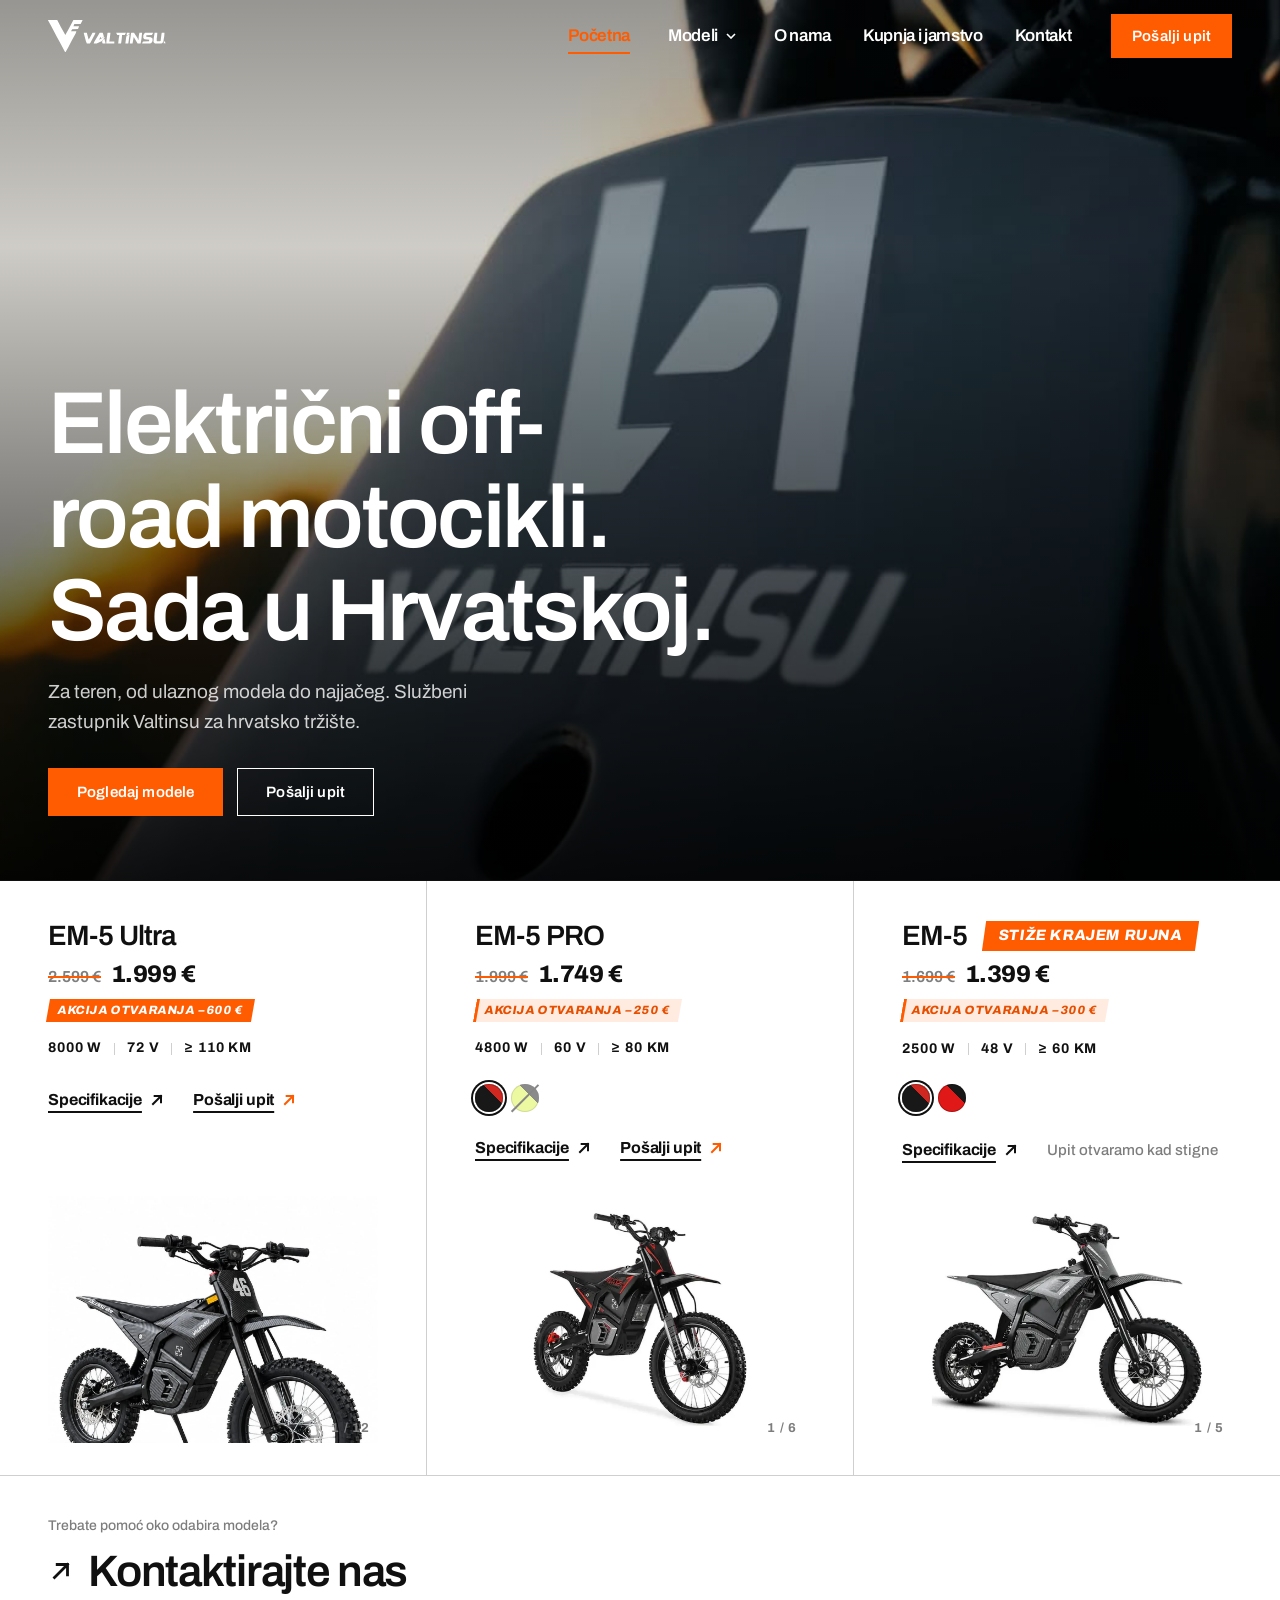
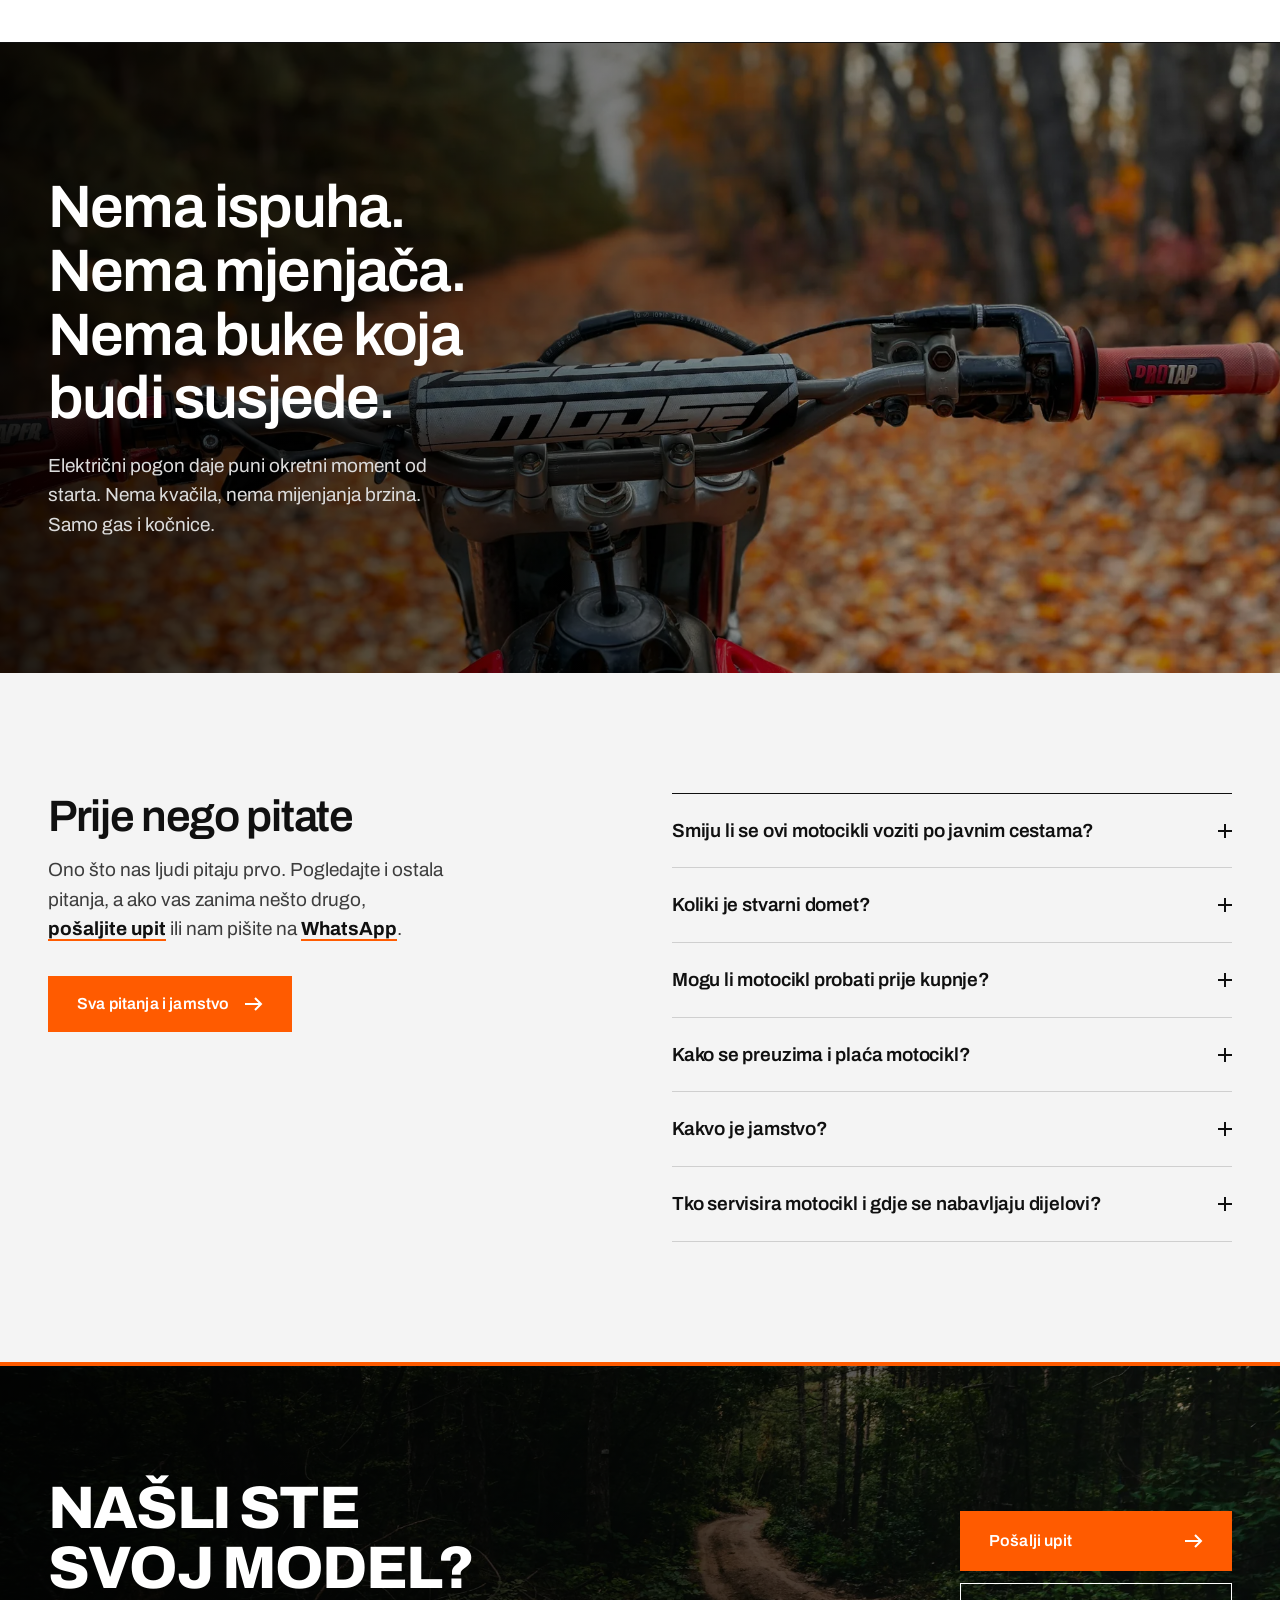
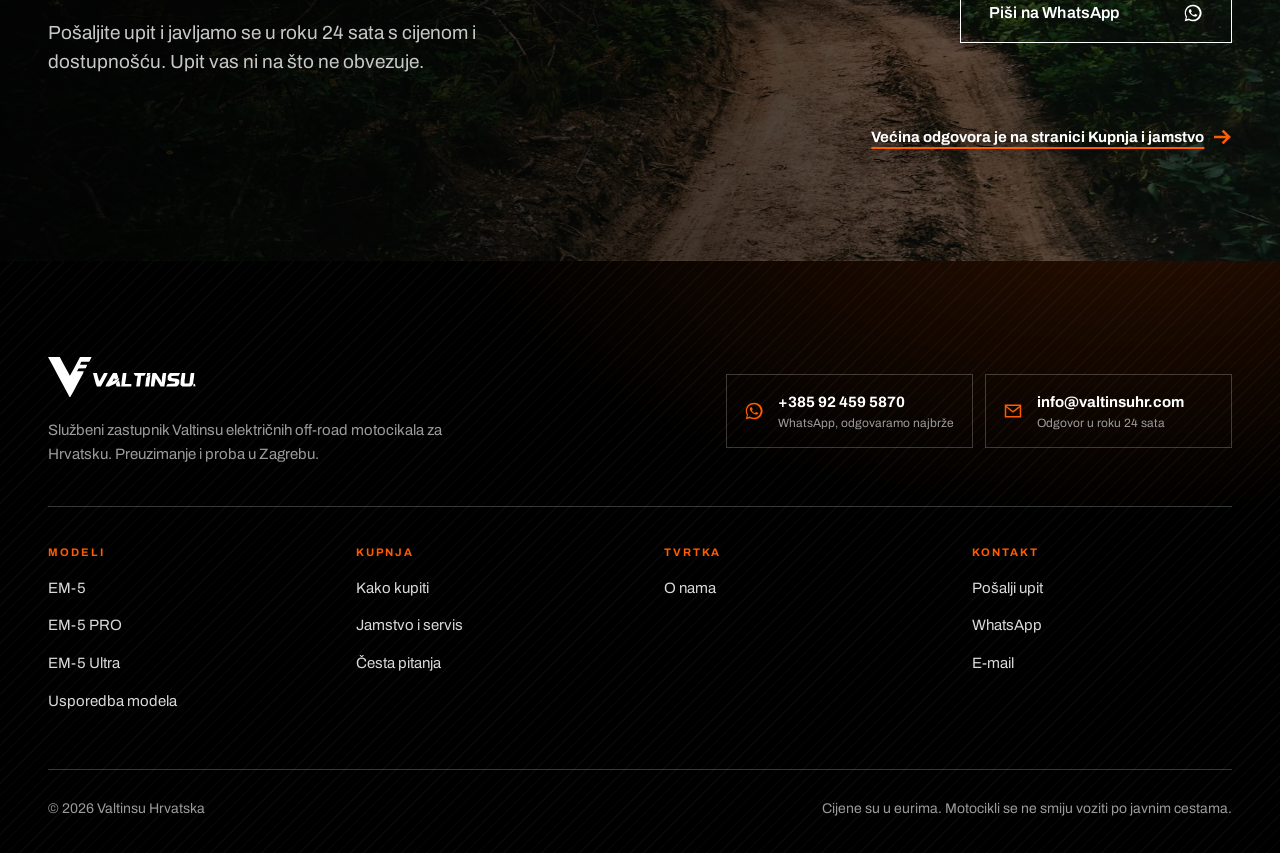
==== commit a123443c: "Ultra: nove fotografije, naslovna bok-sprijeda i gumb Prednji dio Co-Authored-By: Claude Opus 5 <nor" ====
--- a/index.html
+++ b/index.html
@@ -88,13 +88,13 @@
 
               <div class="subnav__preview" aria-hidden="true">
                 <div class="subnav__shot is-active" data-shot="em-5">
-                  <img src="assets/slike/em-5/EM-5-ELECTRIC-DIRT-BIKE-black-color-Right-side-view-from-front-to-back.webp" alt="" loading="lazy" width="1200" height="900">
+                  <img src="assets/motori/em-5/EM-5-ELECTRIC-DIRT-BIKE-black-color-Right-side-view-from-front-to-back.webp" alt="" loading="lazy" width="1200" height="900">
                 </div>
                 <div class="subnav__shot" data-shot="em-5-pro">
-                  <img src="assets/slike/em-5-pro/EM-5-PRO-ELECTRIC-DIRT-BIKE-Right-side-view-from-front-to-back.webp" alt="" loading="lazy" width="1200" height="900">
+                  <img src="assets/motori/em-5-pro/EM-5-PRO-ELECTRIC-DIRT-BIKE-Right-side-view-from-front-to-back.webp" alt="" loading="lazy" width="1200" height="900">
                 </div>
                 <div class="subnav__shot" data-shot="em-5-ultra">
-                  <img src="assets/slike/em-5-ultra/EM-5-ULTRA-ELECTRIC-DIRT-BIKE-left-side-view.webp" alt="" loading="lazy" width="1200" height="900">
+                  <img src="assets/motori/em-5-ultra/EM-5-ULTRA-bok-sprijeda.webp" alt="" loading="lazy" width="1200" height="900">
                 </div>
                 <!-- Svi modeli: tri motocikla u kosim isjeccima.
                      Sva tri kadra gledaju u istu stranu i pokazuju
@@ -102,13 +102,13 @@
                 <div class="subnav__shot" data-shot="svi">
                   <div class="kosi">
                     <div class="kosi__dio kosi__dio--1">
-                      <img src="assets/slike/em-5/EM-5-ELECTRIC-DIRT-BIKE-black-color-Right-side-view-from-front-to-back.webp" alt="" loading="lazy" width="1200" height="900">
+                      <img src="assets/motori/em-5/EM-5-ELECTRIC-DIRT-BIKE-black-color-Right-side-view-from-front-to-back.webp" alt="" loading="lazy" width="1200" height="900">
                     </div>
                     <div class="kosi__dio kosi__dio--2">
-                      <img src="assets/slike/em-5-pro/EM-5-PRO-ELECTRIC-DIRT-BIKE-Right-side-view-from-front-to-back.webp" alt="" loading="lazy" width="1200" height="900">
+                      <img src="assets/motori/em-5-pro/EM-5-PRO-ELECTRIC-DIRT-BIKE-Right-side-view-from-front-to-back.webp" alt="" loading="lazy" width="1200" height="900">
                     </div>
                     <div class="kosi__dio kosi__dio--3">
-                      <img src="assets/slike/em-5-pro/EM-5-PRO-ELECTRIC-DIRT-BIKE-green-color-Right-side-view-from-front-to-back.webp" alt="" loading="lazy" width="1200" height="900">
+                      <img src="assets/motori/em-5-pro/EM-5-PRO-ELECTRIC-DIRT-BIKE-green-color-Right-side-view-from-front-to-back.webp" alt="" loading="lazy" width="1200" height="900">
                     </div>
                   </div>
                 </div>
@@ -136,8 +136,8 @@
       <!-- Poster je prvi kadar petlje, pa nema skoka kad video krene.
            preload="auto" jer je datoteka mala i pocinje odmah. -->
       <video id="heroVideo" autoplay muted loop playsinline preload="auto"
-             poster="assets/hero-poster.jpg" aria-hidden="true">
-        <source src="assets/hero.mp4" type="video/mp4">
+             poster="assets/video/hero-poster.jpg" aria-hidden="true">
+        <source src="assets/video/hero.mp4" type="video/mp4">
       </video>
     </div>
 
@@ -173,11 +173,11 @@
       "c": "#181818",
       "akcent": "#d02820",
       "slike": [
-        "assets/slike/em-5/EM-5-ELECTRIC-DIRT-BIKE-black-color-Right-side-view-from-front-to-back.webp",
-        "assets/slike/em-5/EM-5-ELECTRIC-DIRT-BIKE-black-color-Image-ahead.webp",
-        "assets/slike/em-5/EM-5-ELECTRIC-DIRT-BIKE-black-color-rider-view.webp",
-        "assets/slike/em-5/EM-5-Electric-dirt-bike-black-color-right-side-view.webp",
-        "assets/slike/em-5/EM-5-Electric-dirt-bike-black-color-side-view.webp"
+        "assets/motori/em-5/EM-5-ELECTRIC-DIRT-BIKE-black-color-Right-side-view-from-front-to-back.webp",
+        "assets/motori/em-5/EM-5-ELECTRIC-DIRT-BIKE-black-color-Image-ahead.webp",
+        "assets/motori/em-5/EM-5-ELECTRIC-DIRT-BIKE-black-color-rider-view.webp",
+        "assets/motori/em-5/EM-5-Electric-dirt-bike-black-color-right-side-view.webp",
+        "assets/motori/em-5/EM-5-Electric-dirt-bike-black-color-side-view.webp"
       ]
     },
     {
@@ -186,11 +186,11 @@
       "c": "#e01818",
       "akcent": "#181818",
       "slike": [
-        "assets/slike/em-5/EM-5-ELECTRIC-DIRT-BIKE-RED-color-Right-side-view-from-front-to-back.webp",
-        "assets/slike/em-5/EM-5-ELECTRIC-DIRT-BIKE-RED-color-Image-ahead-with-light.webp",
-        "assets/slike/em-5/EM-5-ELECTRIC-DIRT-BIKE-RED-color-Image-ahead.webp",
-        "assets/slike/em-5/EM-5-Electric-dirt-bike-red-color-side-view.webp",
-        "assets/slike/em-5/EM-5-ELECTRIC-DIRT-BIKE-red-color-Side-and-rear-view.webp"
+        "assets/motori/em-5/EM-5-ELECTRIC-DIRT-BIKE-RED-color-Right-side-view-from-front-to-back.webp",
+        "assets/motori/em-5/EM-5-ELECTRIC-DIRT-BIKE-RED-color-Image-ahead-with-light.webp",
+        "assets/motori/em-5/EM-5-ELECTRIC-DIRT-BIKE-RED-color-Image-ahead.webp",
+        "assets/motori/em-5/EM-5-Electric-dirt-bike-red-color-side-view.webp",
+        "assets/motori/em-5/EM-5-ELECTRIC-DIRT-BIKE-red-color-Side-and-rear-view.webp"
       ]
     }
   ],
@@ -201,12 +201,12 @@
       "c": "#181818",
       "akcent": "#d02820",
       "slike": [
-        "assets/slike/em-5-pro/EM-5-PRO-ELECTRIC-DIRT-BIKE-Right-side-view-from-front-to-back.webp",
-        "assets/slike/em-5-pro/EM-5-PRO-ELECTRIC-DIRT-BIKE-Image-ahead-with-light.webp",
-        "assets/slike/em-5-pro/EM-5-PRO-ELECTRIC-DIRT-BIKE-rider-view.webp",
-        "assets/slike/em-5-pro/EM-5-PRO-ELECTRIC-DIRT-BIKE-Image-ahead.webp",
-        "assets/slike/em-5-pro/EM-5-PRO-ELECTRIC-DIRT-BIKE-side-view.webp",
-        "assets/slike/em-5-pro/EM-5-PRO-ELECTRIC-DIRT-BIKE-Side-and-rear-view.webp"
+        "assets/motori/em-5-pro/EM-5-PRO-ELECTRIC-DIRT-BIKE-Right-side-view-from-front-to-back.webp",
+        "assets/motori/em-5-pro/EM-5-PRO-ELECTRIC-DIRT-BIKE-Image-ahead-with-light.webp",
+        "assets/motori/em-5-pro/EM-5-PRO-ELECTRIC-DIRT-BIKE-rider-view.webp",
+        "assets/motori/em-5-pro/EM-5-PRO-ELECTRIC-DIRT-BIKE-Image-ahead.webp",
+        "assets/motori/em-5-pro/EM-5-PRO-ELECTRIC-DIRT-BIKE-side-view.webp",
+        "assets/motori/em-5-pro/EM-5-PRO-ELECTRIC-DIRT-BIKE-Side-and-rear-view.webp"
       ]
     },
     {
@@ -215,11 +215,11 @@
       "c": "#dcf444",
       "akcent": "#181818",
       "slike": [
-        "assets/slike/em-5-pro/EM-5-PRO-ELECTRIC-DIRT-BIKE-green-color-Right-side-view-from-front-to-back.webp",
-        "assets/slike/em-5-pro/EM-5-PRO-ELECTRIC-DIRT-BIKE-green-color-Image-ahead-with-light.webp",
-        "assets/slike/em-5-pro/EM-5-PRO-ELECTRIC-DIRT-BIKE-green-color-Image-ahead.webp",
-        "assets/slike/em-5-pro/EM-5-PRO-ELECTRIC-DIRT-BIKE-green-color-side-view.webp",
-        "assets/slike/em-5-pro/EM-5-PRO-ELECTRIC-DIRT-BIKE-green-color-Side-and-rear-view.webp"
+        "assets/motori/em-5-pro/EM-5-PRO-ELECTRIC-DIRT-BIKE-green-color-Right-side-view-from-front-to-back.webp",
+        "assets/motori/em-5-pro/EM-5-PRO-ELECTRIC-DIRT-BIKE-green-color-Image-ahead-with-light.webp",
+        "assets/motori/em-5-pro/EM-5-PRO-ELECTRIC-DIRT-BIKE-green-color-Image-ahead.webp",
+        "assets/motori/em-5-pro/EM-5-PRO-ELECTRIC-DIRT-BIKE-green-color-side-view.webp",
+        "assets/motori/em-5-pro/EM-5-PRO-ELECTRIC-DIRT-BIKE-green-color-Side-and-rear-view.webp"
       ]
     }
   ],
@@ -230,8 +230,18 @@
       "c": "#181818",
       "akcent": "#4c4c4c",
       "slike": [
-        "assets/slike/em-5-ultra/EM-5-ULTRA-ELECTRIC-DIRT-BIKE-left-side-view.webp",
-        "assets/slike/em-5-ultra/EM-5-ULTRA-ELECTRIC-DIRT-BIKE-rider-view.webp"
+        "assets/motori/em-5-ultra/EM-5-ULTRA-bok-sprijeda.webp",
+        "assets/motori/em-5-ultra/EM-5-ULTRA-bok-sprijeda-blizu.webp",
+        "assets/motori/em-5-ultra/EM-5-ULTRA-desna-strana-sprijeda.webp",
+        "assets/motori/em-5-ultra/EM-5-ULTRA-desna-strana.webp",
+        "assets/motori/em-5-ultra/EM-5-ULTRA-desna-strana-profil.webp",
+        "assets/motori/em-5-ultra/EM-5-ULTRA-lijeva-strana.webp",
+        "assets/motori/em-5-ultra/EM-5-ULTRA-lijeva-strana-straga.webp",
+        "assets/motori/em-5-ultra/EM-5-ULTRA-bok-straga.webp",
+        "assets/motori/em-5-ultra/EM-5-ULTRA-straga-desno.webp",
+        "assets/motori/em-5-ultra/EM-5-ULTRA-straga.webp",
+        "assets/motori/em-5-ultra/EM-5-ULTRA-sprijeda.webp",
+        "assets/motori/em-5-ultra/EM-5-ULTRA-prednji-dio.webp"
       ]
     }
   ]
@@ -256,7 +266,7 @@
             <a class="link-arrow link-kart link-kart--upit" href="kontakt.html?model=em-5-ultra"><span>Pošalji upit</span><svg class="link-kart__strelica" width="16" height="16" viewBox="0 0 24 24" fill="none" aria-hidden="true"><path d="M6 18L18 6M8.5 6H18v9.5" stroke="currentColor" stroke-width="3" stroke-linecap="square"/></svg></a>
           </div>
           <div class="model-cell__media shot">
-            <img src="assets/slike/em-5-ultra/EM-5-ULTRA-ELECTRIC-DIRT-BIKE-left-side-view.webp" alt="Valtinsu EM-5 Ultra u crnoj boji, bočni pogled s lijeve strane" loading="lazy" width="1200" height="900">
+            <img src="assets/motori/em-5-ultra/EM-5-ULTRA-bok-sprijeda.webp" alt="Valtinsu EM-5 Ultra u crnoj boji, bok i prednji dio" loading="lazy" width="1200" height="900">
           </div>
         </li>
 
@@ -273,7 +283,7 @@
             <a class="link-arrow link-kart link-kart--upit" href="kontakt.html?model=em-5-pro"><span>Pošalji upit</span><svg class="link-kart__strelica" width="16" height="16" viewBox="0 0 24 24" fill="none" aria-hidden="true"><path d="M6 18L18 6M8.5 6H18v9.5" stroke="currentColor" stroke-width="3" stroke-linecap="square"/></svg></a>
           </div>
           <div class="model-cell__media shot">
-            <img src="assets/slike/em-5-pro/EM-5-PRO-ELECTRIC-DIRT-BIKE-Right-side-view-from-front-to-back.webp" alt="Valtinsu EM-5 PRO u crnoj boji, desna strana od naprijed prema natrag" loading="lazy" width="1200" height="900">
+            <img src="assets/motori/em-5-pro/EM-5-PRO-ELECTRIC-DIRT-BIKE-Right-side-view-from-front-to-back.webp" alt="Valtinsu EM-5 PRO u crnoj boji, desna strana od naprijed prema natrag" loading="lazy" width="1200" height="900">
           </div>
         </li>
 
@@ -290,7 +300,7 @@
             <a class="link-arrow link-kart link-kart--upit" href="kontakt.html?model=em-5"><span>Pošalji upit</span><svg class="link-kart__strelica" width="16" height="16" viewBox="0 0 24 24" fill="none" aria-hidden="true"><path d="M6 18L18 6M8.5 6H18v9.5" stroke="currentColor" stroke-width="3" stroke-linecap="square"/></svg></a>
           </div>
           <div class="model-cell__media shot">
-            <img src="assets/slike/em-5/EM-5-ELECTRIC-DIRT-BIKE-black-color-Right-side-view-from-front-to-back.webp" alt="Valtinsu EM-5 u crnoj boji, desna strana od naprijed prema natrag" loading="lazy" width="1200" height="900">
+            <img src="assets/motori/em-5/EM-5-ELECTRIC-DIRT-BIKE-black-color-Right-side-view-from-front-to-back.webp" alt="Valtinsu EM-5 u crnoj boji, desna strana od naprijed prema natrag" loading="lazy" width="1200" height="900">
           </div>
         </li>
 
@@ -316,8 +326,8 @@
          ova jedna datoteka. -->
     <div class="statement__media">
       <picture>
-        <source srcset="assets/slike/opce/staza-volan.webp" type="image/webp">
-        <img src="assets/slike/opce/staza-volan.jpg"
+        <source srcset="assets/stranice/staza-volan.webp" type="image/webp">
+        <img src="assets/stranice/staza-volan.jpg"
              alt="Pogled preko upravljača motocikla na šumsku stazu prekrivenu lišćem"
              loading="lazy" width="2000" height="1500">
       </picture>
--- a/css/style.css
+++ b/css/style.css
@@ -948,75 +948,6 @@
    PODSTRANICE
    ========================================================================== */
 
-/* --- Zaglavlje podstranice ---------------------------------------------- */
-/* Manji brat heroa: tamna ploha ispod fiksne navigacije.
-
-   Ravna crnina je izgledala kao rupa u stranici, pa svaka podstranica
-   ima svoju teksturu. Same datoteke su vec potamnjene u obradi, jer se
-   tamni pikseli puno bolje komprimiraju; preko njih ide jos samo blagi
-   gradijent koji cuva citljivost teksta na lijevoj strani.
-   Izvor tekstura: Unsplash, besplatna licenca.
-
-   Stranica bez modifikatora ostaje ravno crna, sto je i dalje ispravno. */
-
-.page-hero {
-  background-color: var(--ink-pure);
-  background-image:
-    linear-gradient(100deg,
-      rgba(0, 0, 0, .82) 0%,
-      rgba(0, 0, 0, .55) 55%,
-      rgba(0, 0, 0, .68) 100%);
-  background-size: cover;
-  background-position: center;
-  background-repeat: no-repeat;
-  color: var(--paper);
-  padding-block: 7rem 3rem;
-}
-
-/* Modeli: trag gume u pijesku. Ono sto ovi motocikli ostavljaju za sobom. */
-.page-hero--trag { background-image:
-  linear-gradient(100deg, rgba(0,0,0,.82) 0%, rgba(0,0,0,.55) 55%, rgba(0,0,0,.68) 100%),
-  image-set(
-    url("../assets/slike/opce/tekstura-trag.webp") type("image/webp"),
-    url("../assets/slike/opce/tekstura-trag.jpg")  type("image/jpeg")); }
-
-/* O nama: sitno zrno betona, mirna podloga ispod teksta o obrtu. */
-.page-hero--beton { background-image:
-  linear-gradient(100deg, rgba(0,0,0,.78) 0%, rgba(0,0,0,.5) 55%, rgba(0,0,0,.64) 100%),
-  image-set(
-    url("../assets/slike/opce/tekstura-beton.webp") type("image/webp"),
-    url("../assets/slike/opce/tekstura-beton.jpg")  type("image/jpeg")); }
-
-/* Kontakt: najtisa od tri. Obrazac je ono sto tu treba gledati. */
-.page-hero--tamna { background-image:
-  linear-gradient(100deg, rgba(0,0,0,.72) 0%, rgba(0,0,0,.45) 55%, rgba(0,0,0,.6) 100%),
-  image-set(
-    url("../assets/slike/opce/tekstura-tamna.webp") type("image/webp"),
-    url("../assets/slike/opce/tekstura-tamna.jpg")  type("image/jpeg")); }
-
-.page-hero--trag,
-.page-hero--beton,
-.page-hero--tamna { background-size: auto, cover; background-position: center, center; }
-
-.page-hero h1 { font-size: var(--t-h1); max-width: 20ch; }
-.page-hero .lead { margin-top: 1.25rem; color: #b4b4b4; }
-
-/* Na desktopu je blok bio upola prazan: naslov je zauzimao lijevu polovicu,
-   desna je ostajala crna. Uvod se zato seli u drugi stupac i poravnava s
-   dnom naslova. Prazninu popunjava tekst koji ionako postoji, ne ukras. */
-@media (min-width: 1000px) {
-  .page-hero { padding-block: 7rem 3.5rem; }
-
-  .page-hero .shell {
-    display: grid;
-    grid-template-columns: minmax(0, 1.15fr) minmax(0, 1fr);
-    gap: clamp(2rem, 5vw, 5rem);
-    align-items: end;
-  }
-  .page-hero .crumbs { grid-column: 1 / -1; }
-  .page-hero .lead { margin-top: 0; }
-}
-
 /* --- Mrvice ------------------------------------------------------------- */
 
 .crumbs {
@@ -1892,14 +1823,23 @@
 .product__price--rasprodano b { color: var(--grey-45); }
 
 /* Umjesto gumba za upit */
+/* Model koji jos nije stigao: umjesto gumba za upit okvir iste visine,
+   dovoljno jak da se ne previdi. */
 .nema-upita {
-  display: inline-block;
-  padding: .875rem 0;
-  font-size: .9375rem;
-  font-weight: var(--w-label);
-  color: var(--grey-45);
-  border-top: 1px solid var(--rule);
-}
+  display: flex;
+  width: 100%;
+  align-items: center;
+  gap: 1rem;
+  min-height: 4rem;
+  padding: .9rem 1.25rem;
+  background: var(--ink);
+  color: var(--paper);
+  border-left: 5px solid var(--orange);
+}
+.nema-upita__ikona { flex: 0 0 auto; color: var(--orange); }
+.nema-upita b { display: block; font-size: 1.125rem; font-weight: 800; letter-spacing: -.01em; }
+.nema-upita b + span { display: block; margin-top: .15rem; font-size: .875rem; color: #c8c8c8; }
+.nema-upita a { color: #fff; font-weight: 700; text-decoration: underline 2px var(--orange); text-underline-offset: 3px; }
 
 /* Napomena ispod padajuceg izbornika u obrascu */
 .field__nota {
@@ -2357,7 +2297,6 @@
 
   /* Naslov i gumb stoje jedno uz drugo, pa traka ne treba punu visinu
      sekcije. S njom je na desktopu ostajao siroki pojas prazne teksture. */
-  .section--carbon { padding-block: calc(var(--section) * .7); }
 }
 
 /* --- Podnozje ----------------------------------------------------------- */
@@ -2453,25 +2392,6 @@
   .model-grid.reveal .model-cell__media img { opacity: 1; transform: none; }
 }
 
-/* Traka iza zavrsnog poziva na akciju.
-   Zasad ravna crna. Kad nabavis teksturu, spremi je u assets/ i
-   otkomentiraj dva retka ispod. Plocica se mora besavno ponavljati,
-   a background-size postavi na stvarnu velicinu plocice. */
-.section--carbon {
-  background-color: #141414;
-
-  /* Plocica je izrezana na tocan period uzorka (214 px, tri ciklusa po
-     71.3 px), pa se poplocava bez sava. Prikazuje se na 107 px, dakle
-     upola: smanjivanje ostaje ostro, a povecavanje bi mutilo.
-     Prvi redak je rezerva za preglednike bez image-set. */
-  background-image: url("../assets/karbon.png");
-  background-image: image-set(
-    url("../assets/karbon.webp") type("image/webp"),
-    url("../assets/karbon.png")  type("image/png"));
-  background-repeat: repeat;
-  background-size: 107px 107px;
-}
-
 /* ==========================================================================
    O NAMA
    Veliki naslov, traka s brojkama, prica u dva stupca, video, kose trake
@@ -2495,7 +2415,7 @@
   background-color: var(--ink-pure);
   background-image:
     linear-gradient(90deg, rgba(0,0,0,.85) 0%, rgba(0,0,0,.6) 45%, rgba(0,0,0,.15) 100%),
-    url("../assets/o-nama-hero.webp");
+    url("../assets/stranice/cta-staza.webp");
   background-size: cover;
   background-position: center 40%;
   color: var(--paper);
@@ -2685,7 +2605,7 @@
   background-color: var(--ink-pure);
   background-image:
     linear-gradient(90deg, rgba(0,0,0,.88) 0%, rgba(0,0,0,.7) 55%, rgba(0,0,0,.45) 100%),
-    url("../assets/o-nama-hero.webp");
+    url("../assets/stranice/cta-staza.webp");
   background-size: cover;
   background-position: center 65%;
   border-top: 4px solid var(--orange);
@@ -3670,25 +3590,13 @@
 .on-hero {
   background-image:
     linear-gradient(90deg, rgba(0,0,0,.82) 0%, rgba(0,0,0,.5) 55%, rgba(0,0,0,.2) 100%),
-    url("../assets/hero-o-nama.webp");
+    url("../assets/stranice/o-nama.webp");
   background-position: center 45%;
-}
-.kp-hero {
-  background-image:
-    linear-gradient(90deg, rgba(0,0,0,.85) 0%, rgba(0,0,0,.55) 50%, rgba(0,0,0,.25) 100%),
-    url("../assets/hero-kupnja.webp");
-  background-position: 70% 88%;
-}
-.on-hero--model {
-  background-image:
-    linear-gradient(90deg, rgba(0,0,0,.7) 0%, rgba(0,0,0,.35) 55%, rgba(0,0,0,.1) 100%),
-    url("../assets/hero-model.webp");
-  background-position: 85% 42%;
 }
 .on-hero--modeli {
   background-image:
     linear-gradient(90deg, rgba(0,0,0,.85) 0%, rgba(0,0,0,.55) 50%, rgba(0,0,0,.35) 100%),
-    url("../assets/hero-modeli.webp");
+    url("../assets/stranice/modeli.webp");
   background-position: center 100%;
 }
 .on-hero--modeli h1 { font-size: clamp(2.25rem, 1.1rem + 3.4vw, 3.75rem); max-width: 22ch; }
@@ -3859,7 +3767,7 @@
 .compare-scroll ~ .note { color: var(--grey-70); }
 
 /* Naslov tablice iste velicine kao "Za koga je" do nje. */
-#spec-naslov { font-size: var(--t-h2); }
+#spec-naslov { font-size: var(--t-h2); text-align: center; }
 
 /* --- Stranica modela: raspored ----------------------------------------------
    "Za koga je" je u lijevom stupcu ispod galerije, da ispod slike ne ostane
@@ -4368,3 +4276,136 @@
 .on-cta__prije { display: inline-flex; align-items: center; gap: .6rem; }
 .on-cta__prije .on-cta__strelica { display: inline-grid; place-items: center; color: var(--orange); }
 .on-cta__prije .on-cta__strelica svg { display: block; }
+
+/* --- Modeli: hero bez mrvica i opisa -----------------------------------------
+   Samo oznaka serije i naslov. Oznaka je kosa narancasta plocica, kao
+   "Stize krajem rujna" na karticama, da se jasno vidi o kojoj se seriji radi. */
+.on-hero--modeli .shell { display: block; }
+.modeli-serija {
+  display: inline-block;
+  margin-bottom: 1.25rem;
+  padding: .45rem .9rem .4rem;
+  background: var(--orange);
+  color: var(--paper);
+  font-size: clamp(.9375rem, .85rem + .35vw, 1.125rem);
+  font-weight: 800;
+  letter-spacing: .1em;
+  text-transform: uppercase;
+  transform: skewX(-10deg);
+}
+.on-hero--modeli { padding-block: calc(var(--header-h) + 2.5rem) 3.25rem; }
+@media (min-width: 1000px) { .on-hero--modeli { padding-block: 8rem 4rem; } }
+/* Naslov usporedbe na sredini, bez opisa pokraj. */
+.section-head--sredina { display: block; text-align: center; }
+.section-head--sredina h2 { max-width: none; margin-inline: auto; }
+
+/* --- Povecanje fotografija na stranici modela -------------------------------
+   Lupa u kutu slike i tamna ploca preko cijelog ekrana. */
+.stage.je-klikabilna { cursor: zoom-in; }
+.viewer__lupa {
+  position: absolute;
+  z-index: 2;
+  top: .75rem;
+  right: .75rem;
+  display: grid;
+  place-items: center;
+  width: 2.75rem;
+  height: 2.75rem;
+  padding: 0;
+  border: 0;
+  background: var(--ink);
+  color: var(--paper);
+  cursor: pointer;
+  transition: background var(--fast), transform var(--fast);
+}
+.viewer__lupa:hover { background: var(--orange); transform: scale(1.06); }
+.viewer__lupa:focus-visible { outline: 2px solid var(--orange); outline-offset: 2px; }
+
+.povecalo {
+  position: fixed;
+  inset: 0;
+  z-index: 300;
+  display: grid;
+  place-items: center;
+  background: #0a0a0a;
+  opacity: 0;
+  transition: opacity .2s var(--ease);
+}
+.povecalo.je-otvorena { opacity: 1; }
+.povecalo[hidden] { display: none; }
+.povecalo__okvir {
+  position: absolute;
+  inset: 0;
+  display: grid;
+  place-items: center;
+  padding: clamp(3.5rem, 6vw, 5rem) clamp(1rem, 7vw, 6rem);
+  overflow: hidden;
+}
+.povecalo__slika {
+  width: auto;
+  height: auto;
+  max-width: min(100%, 72rem);
+  max-height: calc(100vh - 9rem);
+  max-height: calc(100dvh - 9rem);
+  object-fit: contain;
+  background: #fff;
+  cursor: zoom-in;
+  transition: transform .25s var(--ease);
+  touch-action: pinch-zoom;
+}
+.povecalo__slika.je-uvecana { transform: scale(2.2); cursor: zoom-out; }
+.povecalo__zatvori,
+.povecalo__nav {
+  position: absolute;
+  z-index: 1;
+  display: grid;
+  place-items: center;
+  width: 3rem;
+  height: 3rem;
+  padding: 0;
+  border: 0;
+  background: rgba(255, 255, 255, .1);
+  color: #fff;
+  cursor: pointer;
+  transition: background var(--fast);
+}
+.povecalo__zatvori:hover,
+.povecalo__nav:hover { background: var(--orange); }
+.povecalo__zatvori { top: 1rem; right: 1rem; }
+.povecalo__nav { top: 50%; transform: translateY(-50%); }
+.povecalo__nav--prev { left: 1rem; }
+.povecalo__nav--next { right: 1rem; }
+.povecalo__broj {
+  position: absolute;
+  bottom: 1.25rem;
+  left: 50%;
+  transform: translateX(-50%);
+  padding: .3rem .7rem;
+  background: rgba(255, 255, 255, .1);
+  color: #fff;
+  font-size: .875rem;
+  font-weight: 700;
+}
+@media (max-width: 639px) {
+  .povecalo__nav { top: auto; bottom: 1rem; transform: none; }
+  .povecalo__okvir { padding: 4.5rem .5rem 5rem; }
+}
+@media (prefers-reduced-motion: reduce) {
+  .povecalo, .povecalo__slika { transition: none; }
+}
+
+/* Tipke za odredeni kadar ispod galerije (npr. "Prednji dio"). */
+.viewer__gumbi { display: flex; flex-wrap: wrap; gap: .5rem; margin-top: .75rem; }
+.viewer__kadar {
+  padding: .5rem .9rem;
+  border: 2px solid var(--ink);
+  background: var(--paper);
+  color: var(--ink);
+  font: inherit;
+  font-size: .875rem;
+  font-weight: 700;
+  cursor: pointer;
+  transition: background var(--fast), color var(--fast), border-color var(--fast);
+}
+.viewer__kadar:hover { background: var(--ink); color: var(--paper); }
+.viewer__kadar[aria-pressed="true"] { background: var(--orange); border-color: var(--orange); color: var(--paper); }
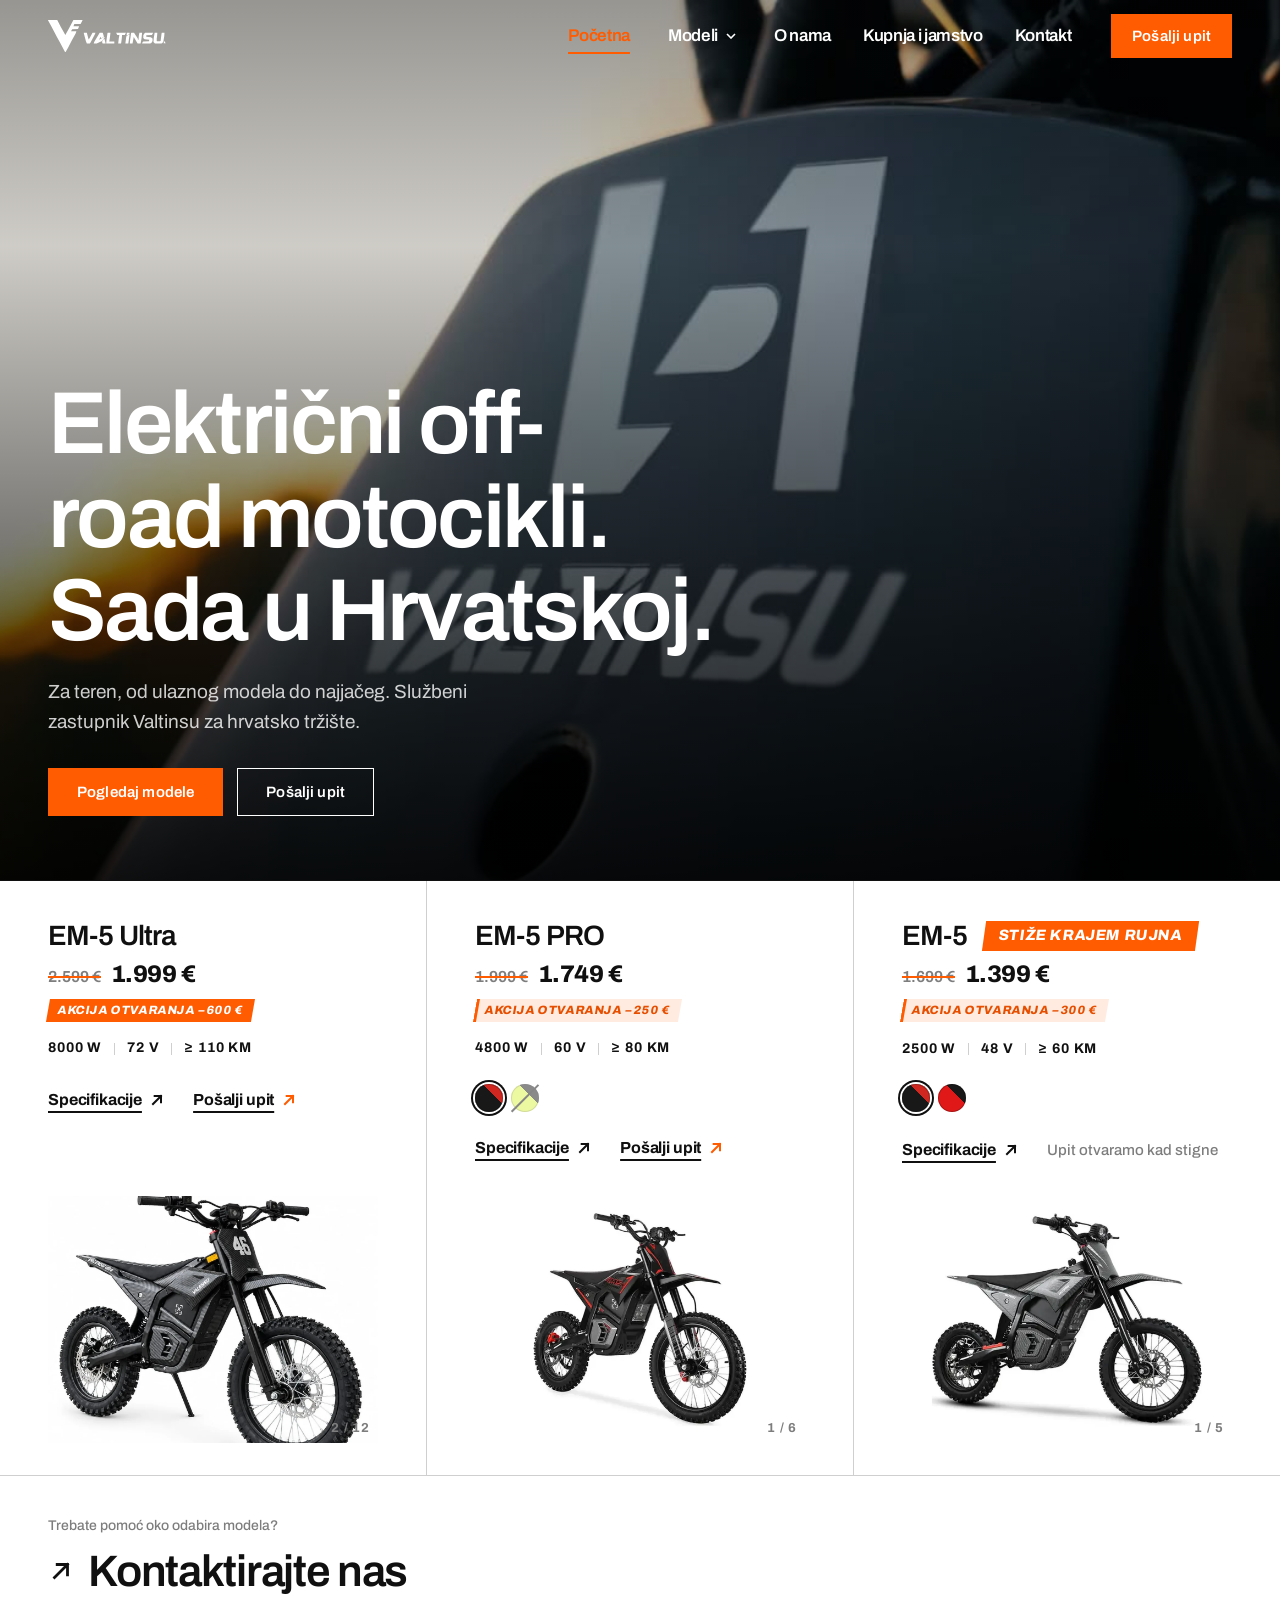
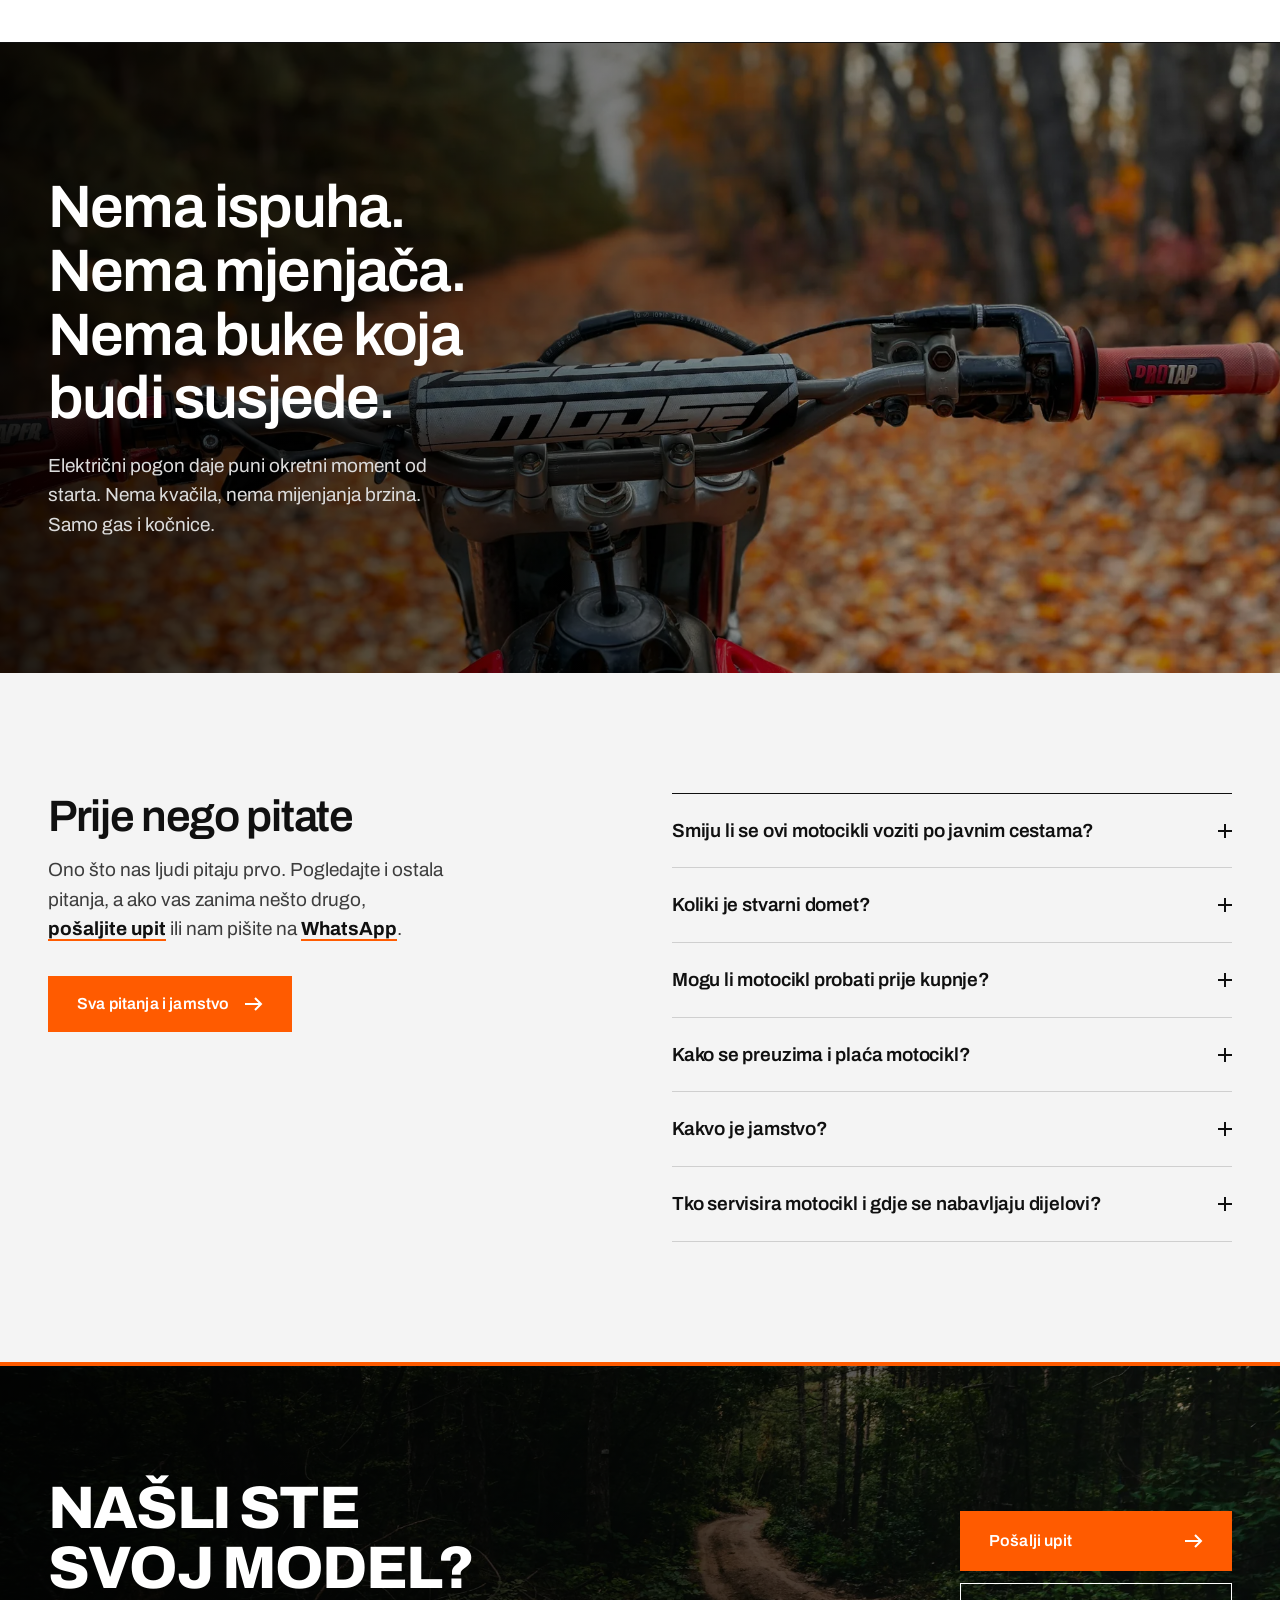
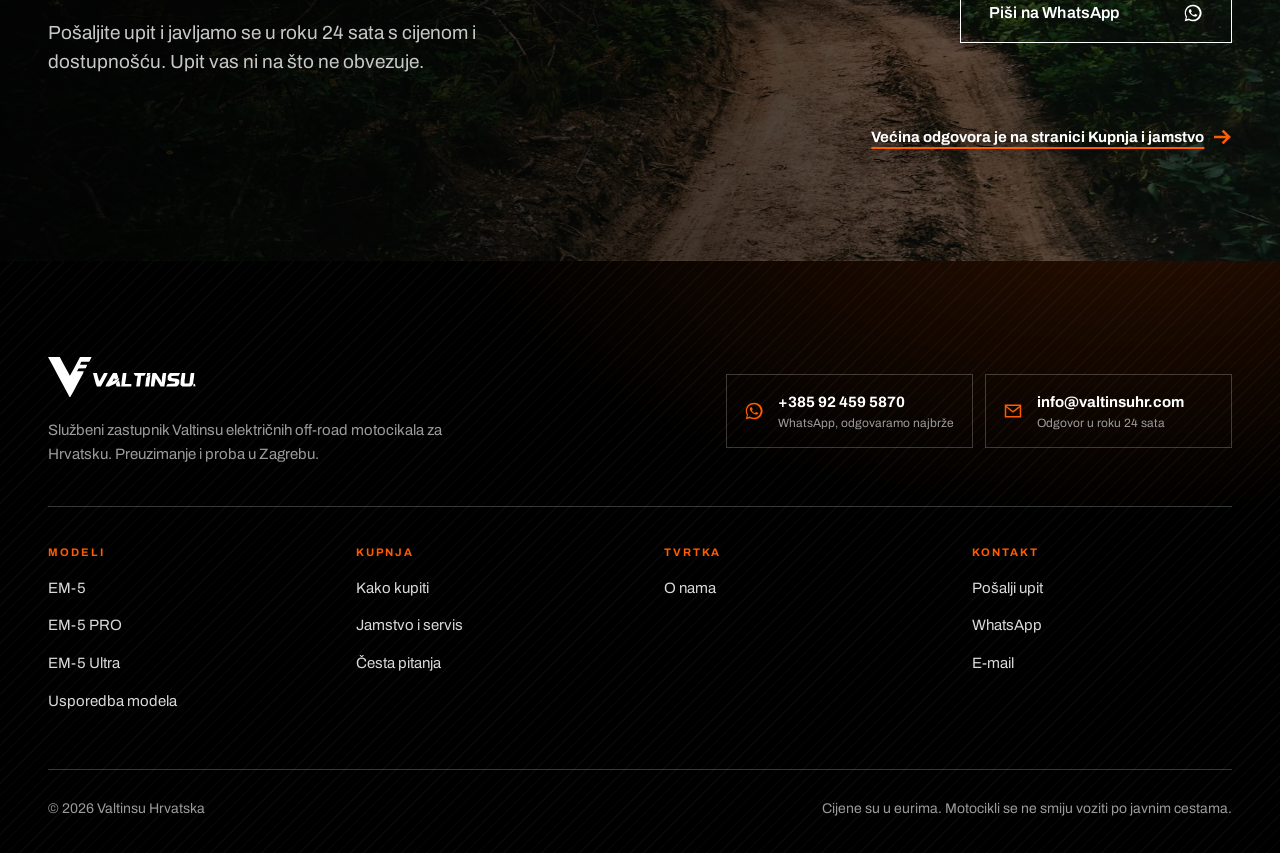
==== commit 76b96bb8: "Ultra: fotografije 4:3 u redoslijedu 1-11, naslovna je slika 2 Co-Authored-By: Claude Opus 5 <norepl" ====
--- a/index.html
+++ b/index.html
@@ -94,7 +94,7 @@
                   <img src="assets/motori/em-5-pro/EM-5-PRO-ELECTRIC-DIRT-BIKE-Right-side-view-from-front-to-back.webp" alt="" loading="lazy" width="1200" height="900">
                 </div>
                 <div class="subnav__shot" data-shot="em-5-ultra">
-                  <img src="assets/motori/em-5-ultra/EM-5-ULTRA-bok-sprijeda.webp" alt="" loading="lazy" width="1200" height="900">
+                  <img src="assets/motori/em-5-ultra/EM-5-ULTRA-02.webp" alt="" loading="lazy" width="1200" height="900">
                 </div>
                 <!-- Svi modeli: tri motocikla u kosim isjeccima.
                      Sva tri kadra gledaju u istu stranu i pokazuju
@@ -230,19 +230,20 @@
       "c": "#181818",
       "akcent": "#4c4c4c",
       "slike": [
-        "assets/motori/em-5-ultra/EM-5-ULTRA-bok-sprijeda.webp",
-        "assets/motori/em-5-ultra/EM-5-ULTRA-bok-sprijeda-blizu.webp",
-        "assets/motori/em-5-ultra/EM-5-ULTRA-desna-strana-sprijeda.webp",
-        "assets/motori/em-5-ultra/EM-5-ULTRA-desna-strana.webp",
-        "assets/motori/em-5-ultra/EM-5-ULTRA-desna-strana-profil.webp",
-        "assets/motori/em-5-ultra/EM-5-ULTRA-lijeva-strana.webp",
-        "assets/motori/em-5-ultra/EM-5-ULTRA-lijeva-strana-straga.webp",
-        "assets/motori/em-5-ultra/EM-5-ULTRA-bok-straga.webp",
-        "assets/motori/em-5-ultra/EM-5-ULTRA-straga-desno.webp",
-        "assets/motori/em-5-ultra/EM-5-ULTRA-straga.webp",
-        "assets/motori/em-5-ultra/EM-5-ULTRA-sprijeda.webp",
+        "assets/motori/em-5-ultra/EM-5-ULTRA-01.webp",
+        "assets/motori/em-5-ultra/EM-5-ULTRA-02.webp",
+        "assets/motori/em-5-ultra/EM-5-ULTRA-03.webp",
+        "assets/motori/em-5-ultra/EM-5-ULTRA-04.webp",
+        "assets/motori/em-5-ultra/EM-5-ULTRA-05.webp",
+        "assets/motori/em-5-ultra/EM-5-ULTRA-06.webp",
+        "assets/motori/em-5-ultra/EM-5-ULTRA-07.webp",
+        "assets/motori/em-5-ultra/EM-5-ULTRA-08.webp",
+        "assets/motori/em-5-ultra/EM-5-ULTRA-09.webp",
+        "assets/motori/em-5-ultra/EM-5-ULTRA-10.webp",
+        "assets/motori/em-5-ultra/EM-5-ULTRA-11.webp",
         "assets/motori/em-5-ultra/EM-5-ULTRA-prednji-dio.webp"
-      ]
+      ],
+      "pocetak": 1
     }
   ]
 }
@@ -266,7 +267,7 @@
             <a class="link-arrow link-kart link-kart--upit" href="kontakt.html?model=em-5-ultra"><span>Pošalji upit</span><svg class="link-kart__strelica" width="16" height="16" viewBox="0 0 24 24" fill="none" aria-hidden="true"><path d="M6 18L18 6M8.5 6H18v9.5" stroke="currentColor" stroke-width="3" stroke-linecap="square"/></svg></a>
           </div>
           <div class="model-cell__media shot">
-            <img src="assets/motori/em-5-ultra/EM-5-ULTRA-bok-sprijeda.webp" alt="Valtinsu EM-5 Ultra u crnoj boji, bok i prednji dio" loading="lazy" width="1200" height="900">
+            <img src="assets/motori/em-5-ultra/EM-5-ULTRA-02.webp" alt="Valtinsu EM-5 Ultra u crnoj boji, bok i prednji dio" loading="lazy" width="1200" height="900">
           </div>
         </li>
 
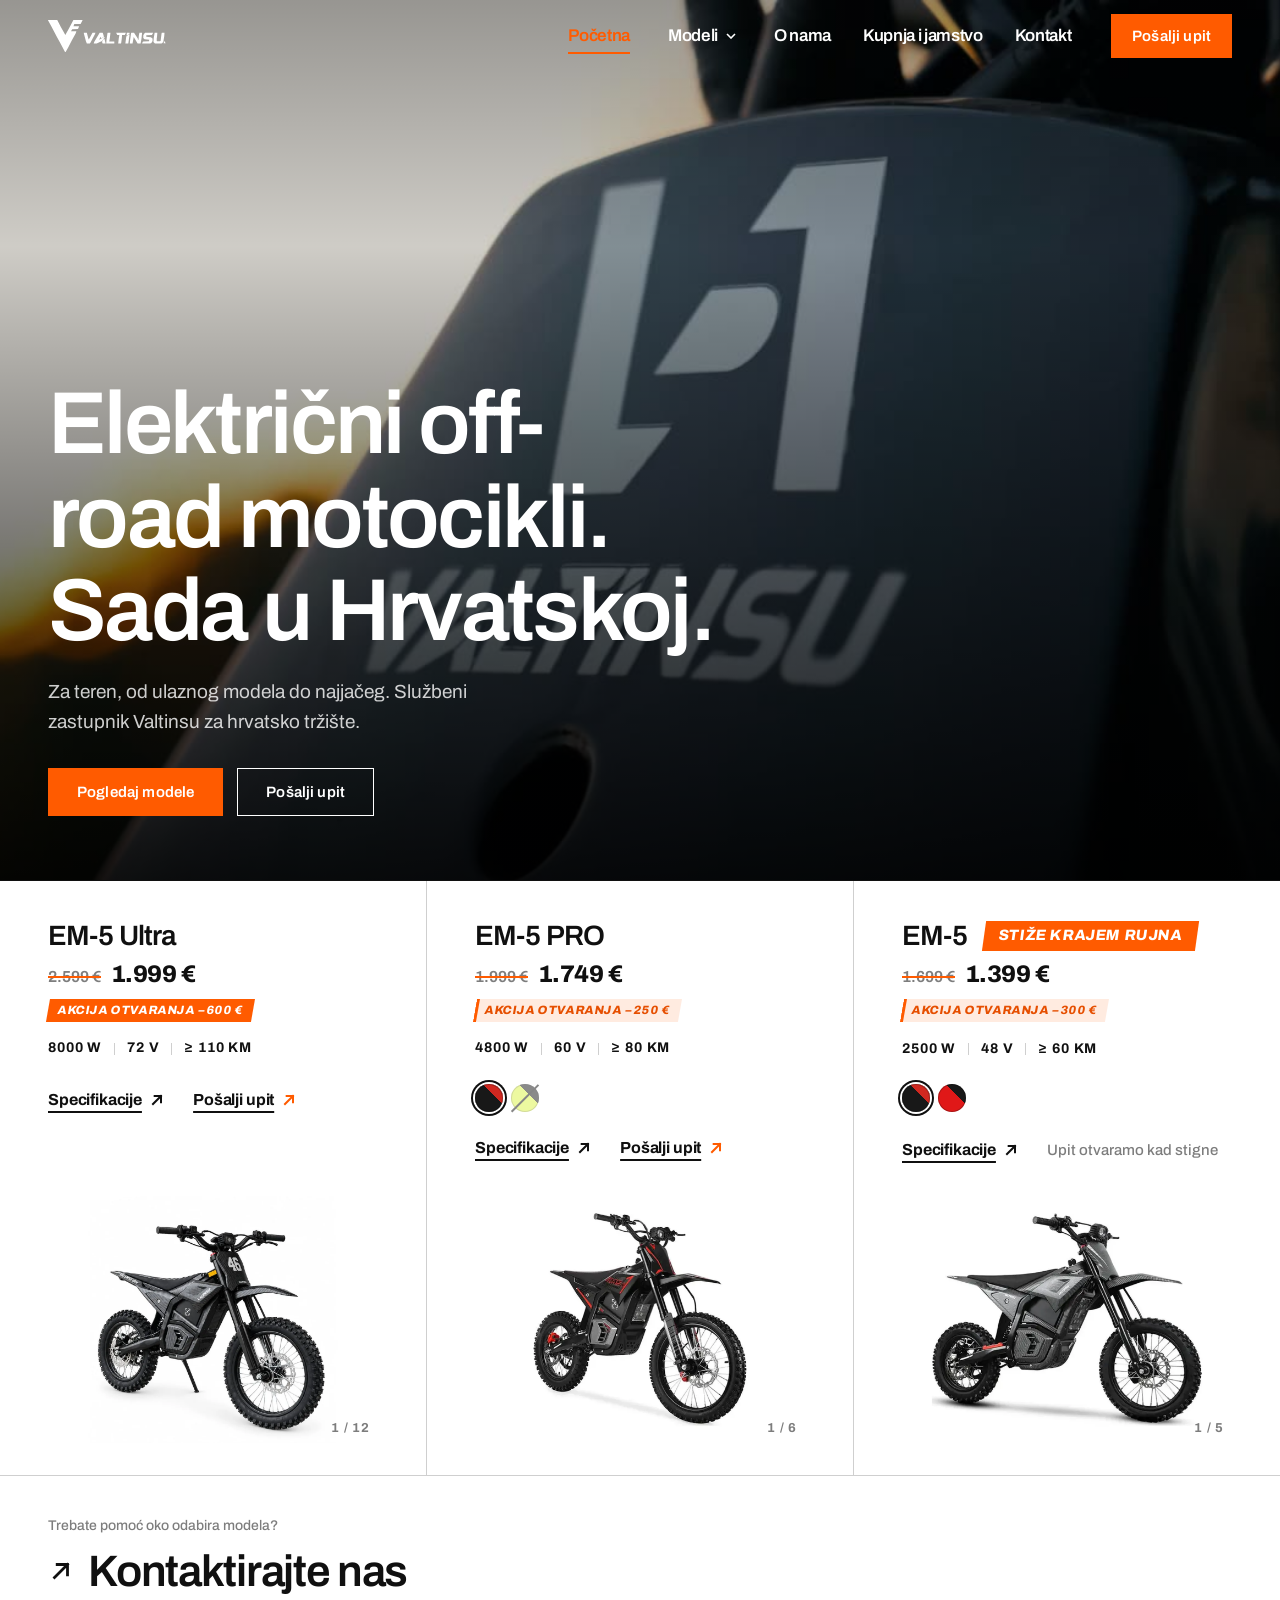
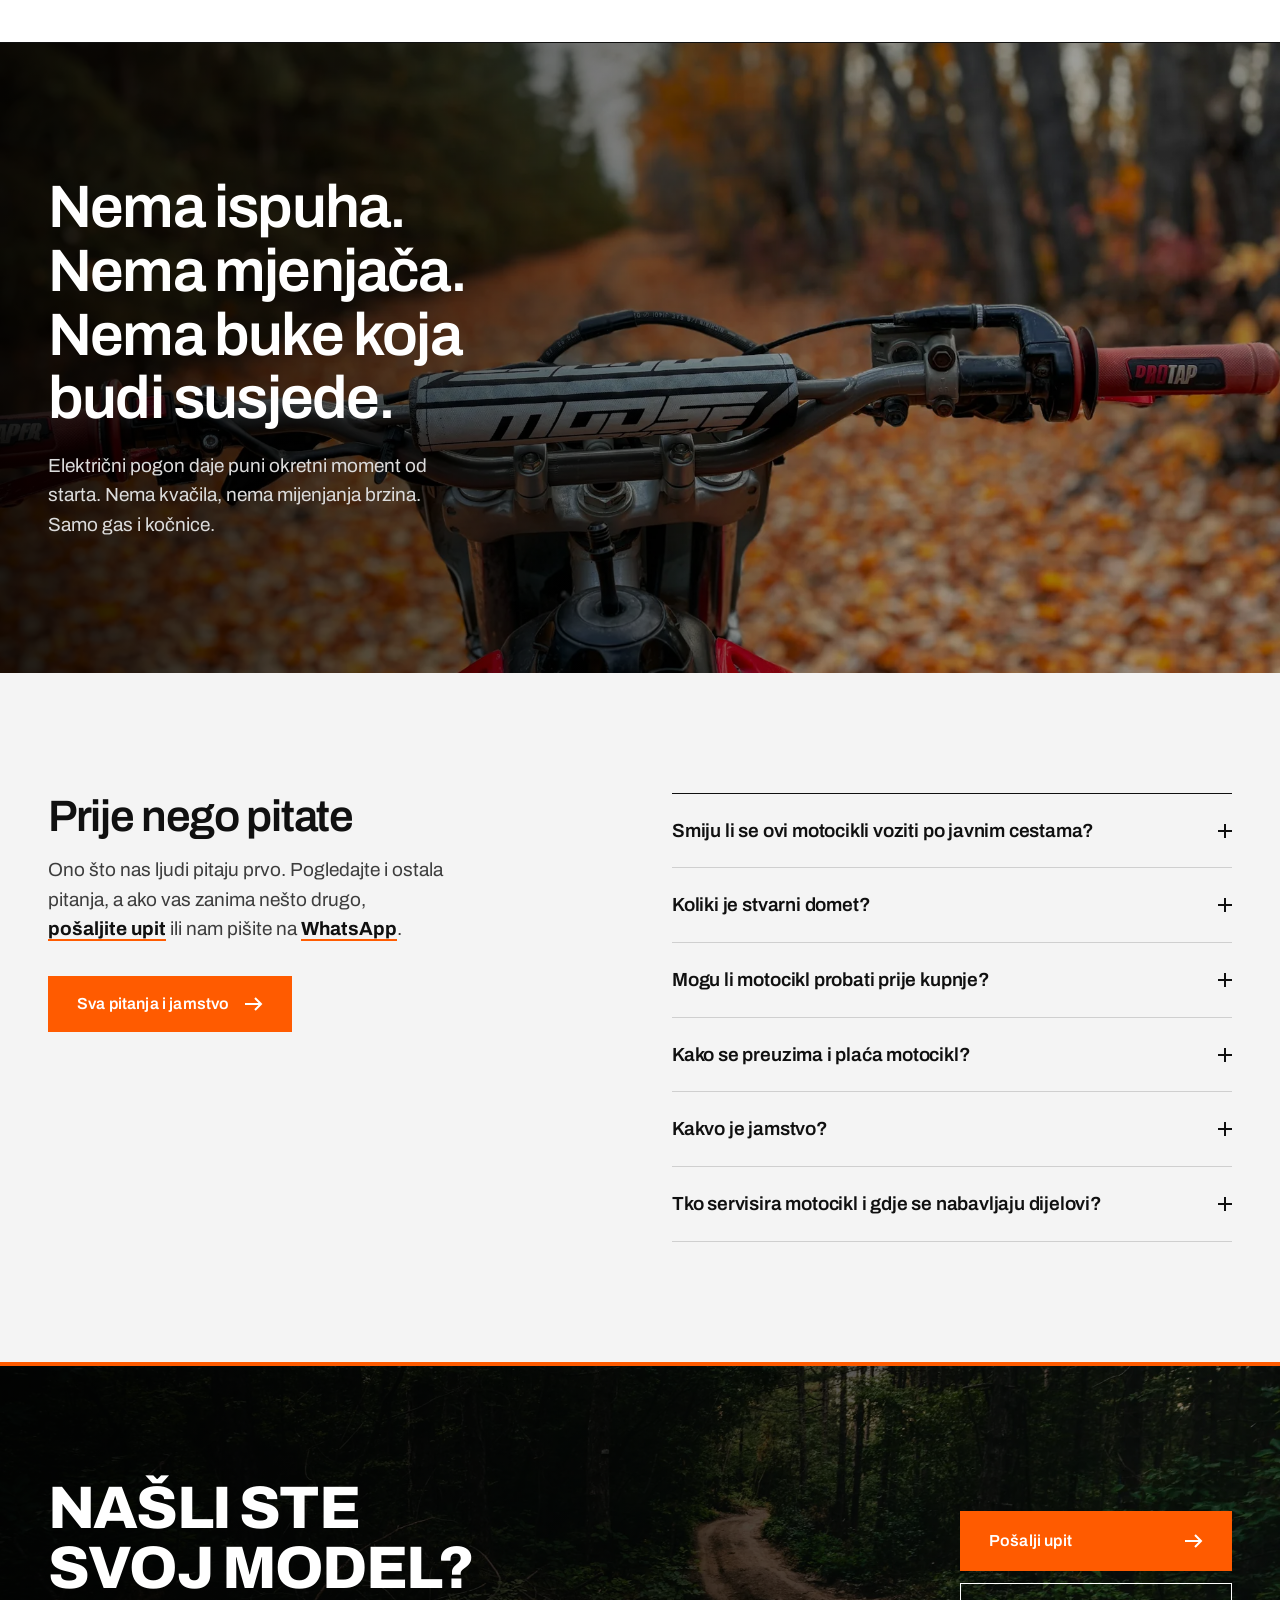
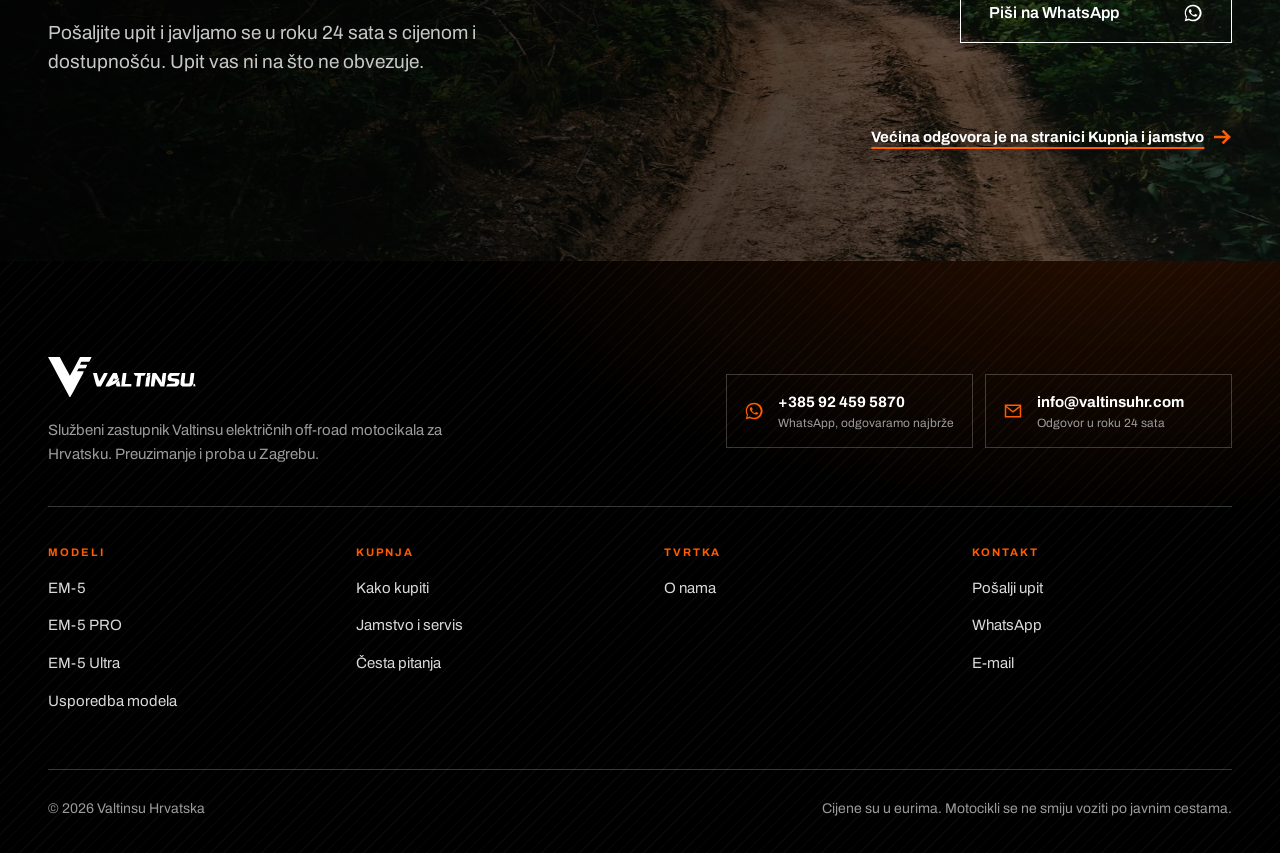
==== commit f3ac82e2: "Ultra: fotografije bez rezanja, naslovna prva, gumb Pogled s upravljaca u kutu slike Co-Authored-By:" ====
--- a/index.html
+++ b/index.html
@@ -230,7 +230,6 @@
       "c": "#181818",
       "akcent": "#4c4c4c",
       "slike": [
-        "assets/motori/em-5-ultra/EM-5-ULTRA-01.webp",
         "assets/motori/em-5-ultra/EM-5-ULTRA-02.webp",
         "assets/motori/em-5-ultra/EM-5-ULTRA-03.webp",
         "assets/motori/em-5-ultra/EM-5-ULTRA-04.webp",
@@ -241,9 +240,9 @@
         "assets/motori/em-5-ultra/EM-5-ULTRA-09.webp",
         "assets/motori/em-5-ultra/EM-5-ULTRA-10.webp",
         "assets/motori/em-5-ultra/EM-5-ULTRA-11.webp",
+        "assets/motori/em-5-ultra/EM-5-ULTRA-01.webp",
         "assets/motori/em-5-ultra/EM-5-ULTRA-prednji-dio.webp"
-      ],
-      "pocetak": 1
+      ]
     }
   ]
 }
--- a/css/style.css
+++ b/css/style.css
@@ -4394,18 +4394,26 @@
   .povecalo, .povecalo__slika { transition: none; }
 }
 
-/* Tipke za odredeni kadar ispod galerije (npr. "Prednji dio"). */
-.viewer__gumbi { display: flex; flex-wrap: wrap; gap: .5rem; margin-top: .75rem; }
+/* Tipka za odredeni kadar, u donjem lijevom kutu slike. */
+.viewer__gumbi {
+  position: absolute;
+  z-index: 2;
+  left: .75rem;
+  bottom: .75rem;
+  display: flex;
+  flex-wrap: wrap;
+  gap: .5rem;
+}
 .viewer__kadar {
   padding: .5rem .9rem;
-  border: 2px solid var(--ink);
-  background: var(--paper);
-  color: var(--ink);
+  border: 0;
+  background: var(--ink);
+  color: var(--paper);
   font: inherit;
   font-size: .875rem;
   font-weight: 700;
   cursor: pointer;
   transition: background var(--fast), color var(--fast), border-color var(--fast);
 }
-.viewer__kadar:hover { background: var(--ink); color: var(--paper); }
+.viewer__kadar:hover { background: var(--orange); }
 .viewer__kadar[aria-pressed="true"] { background: var(--orange); border-color: var(--orange); color: var(--paper); }
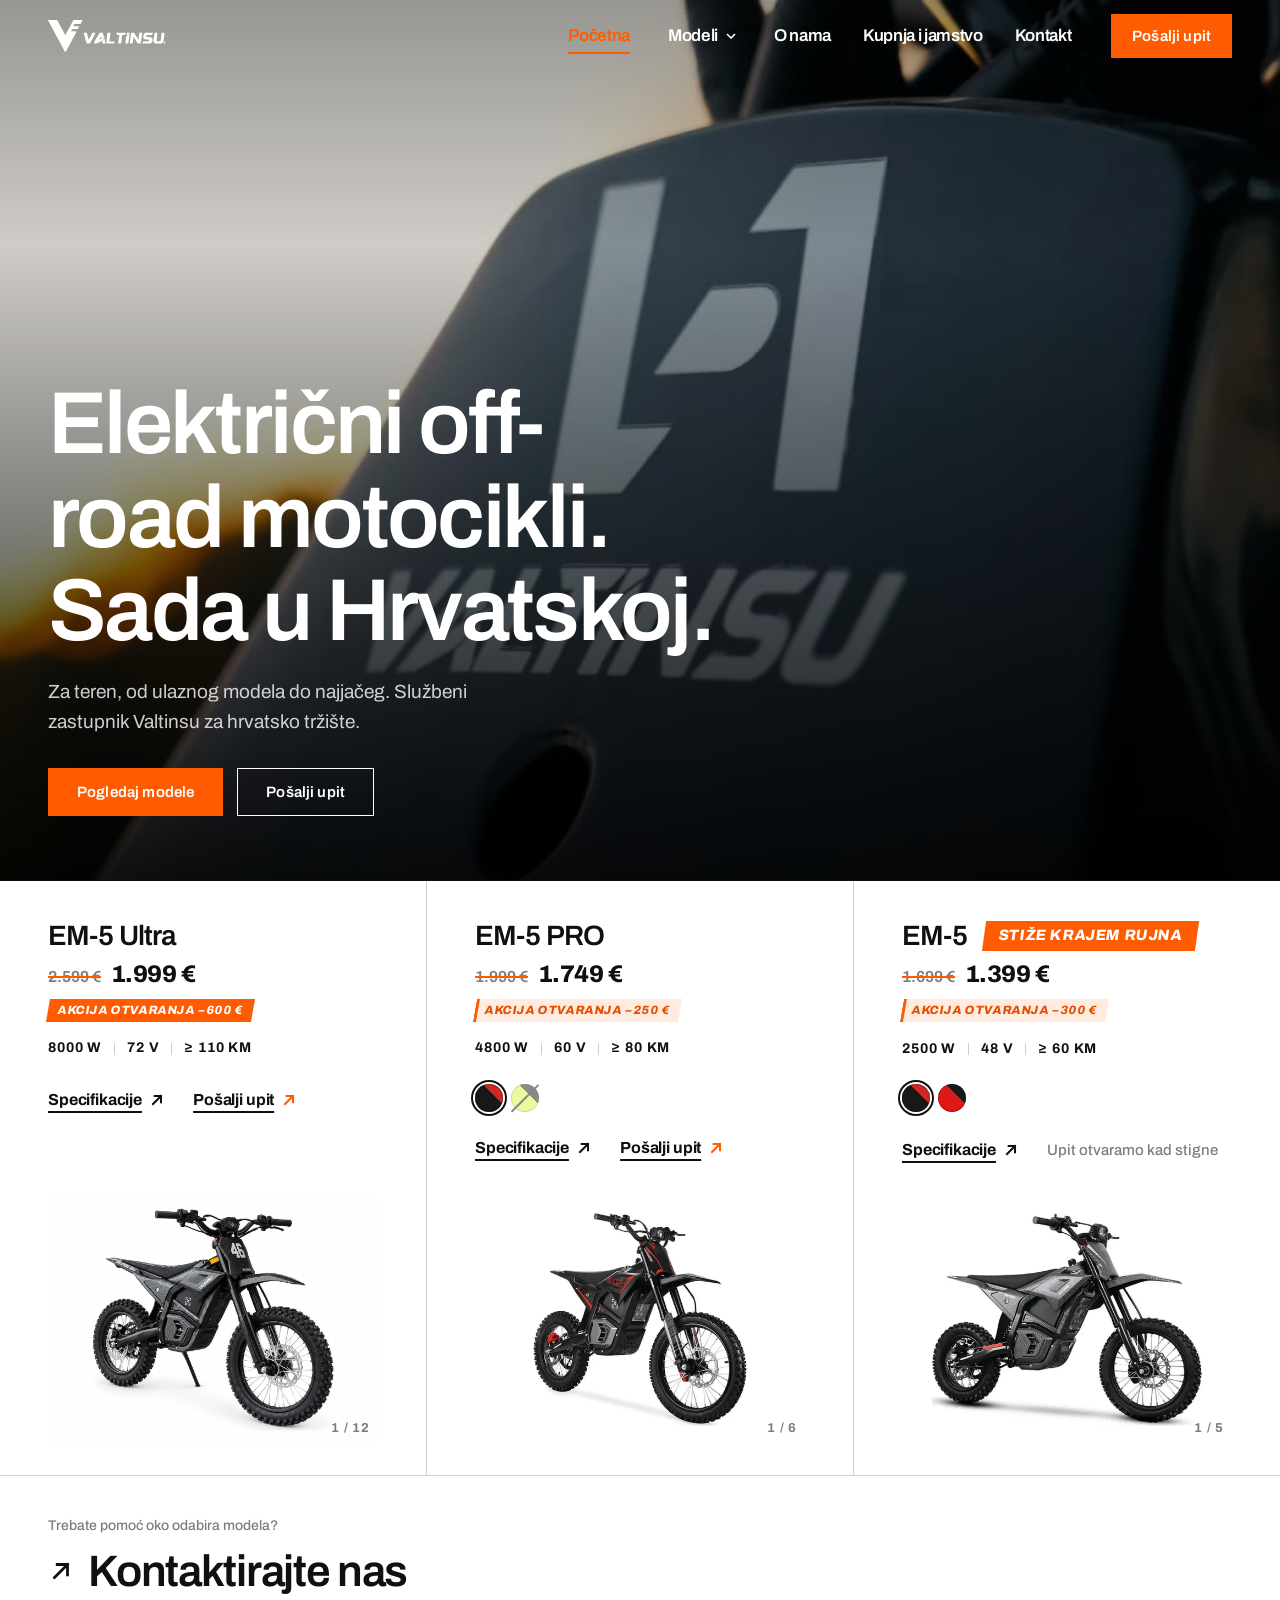
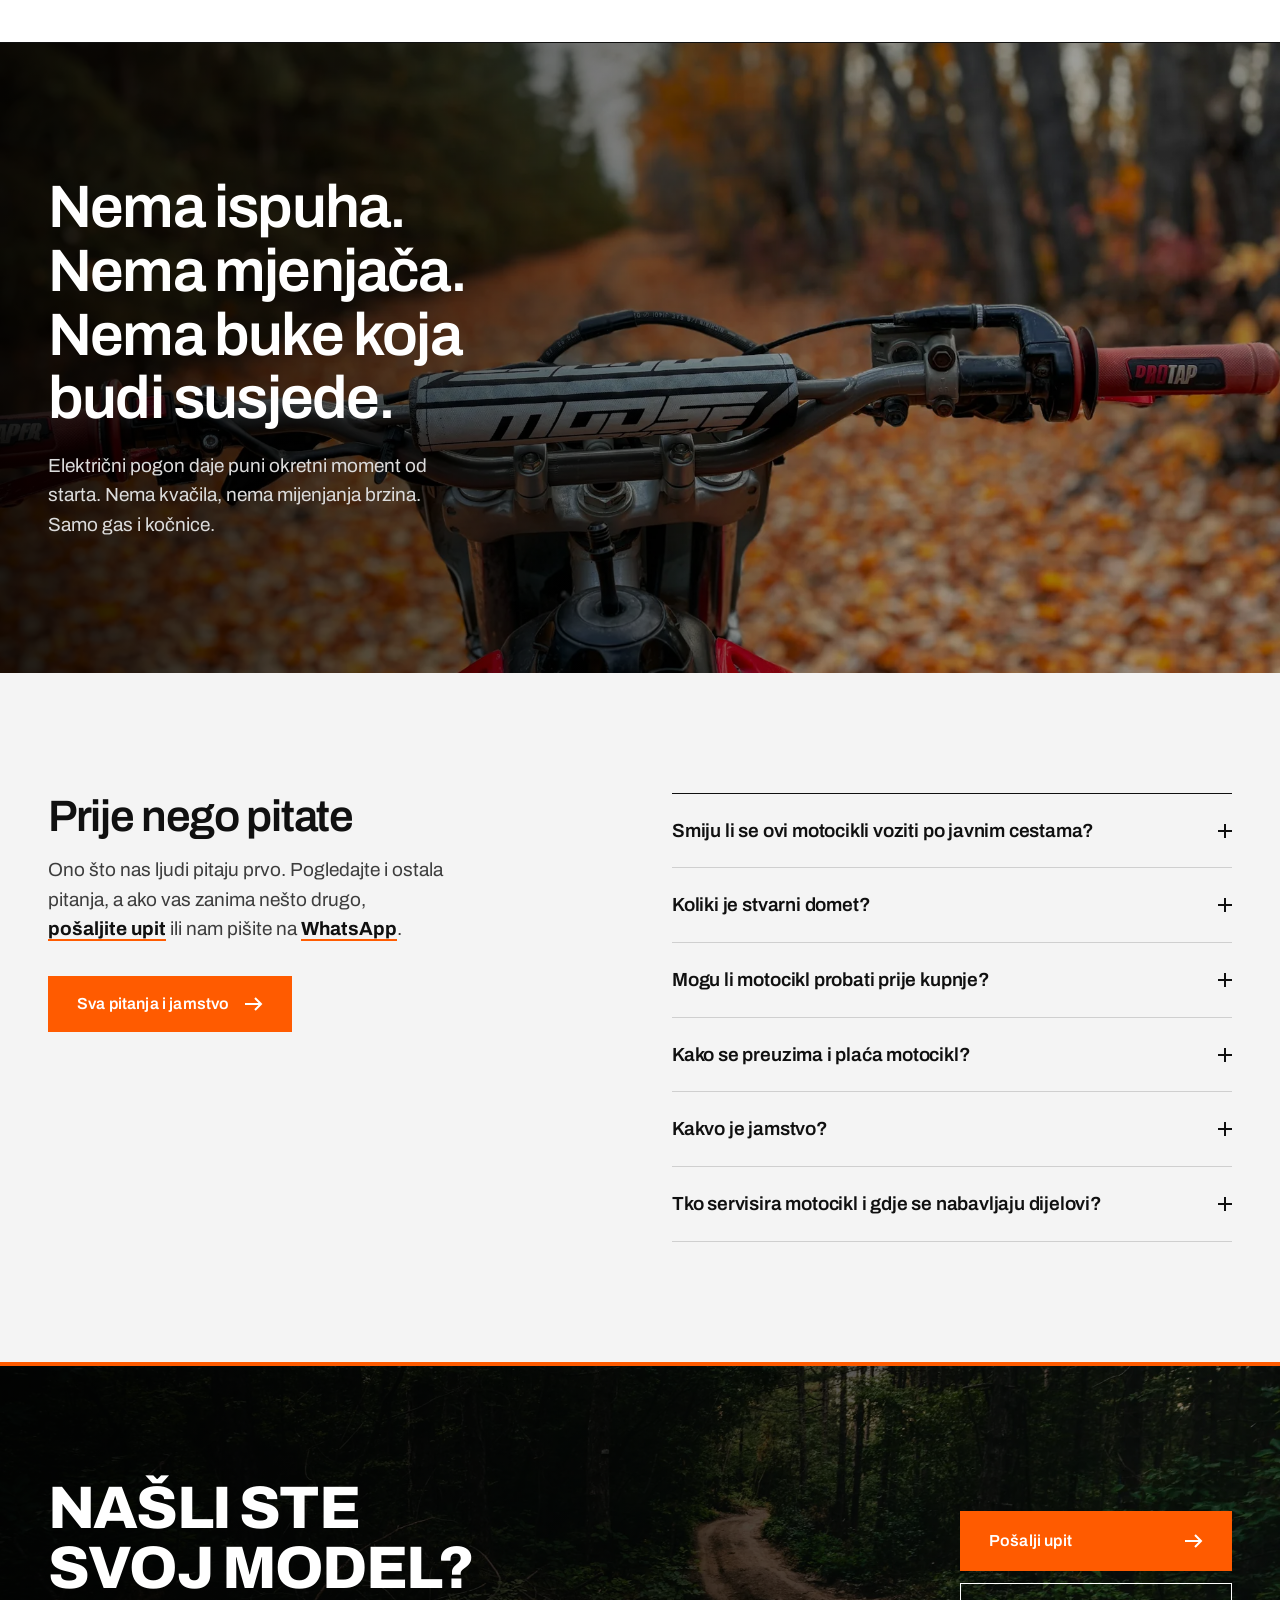
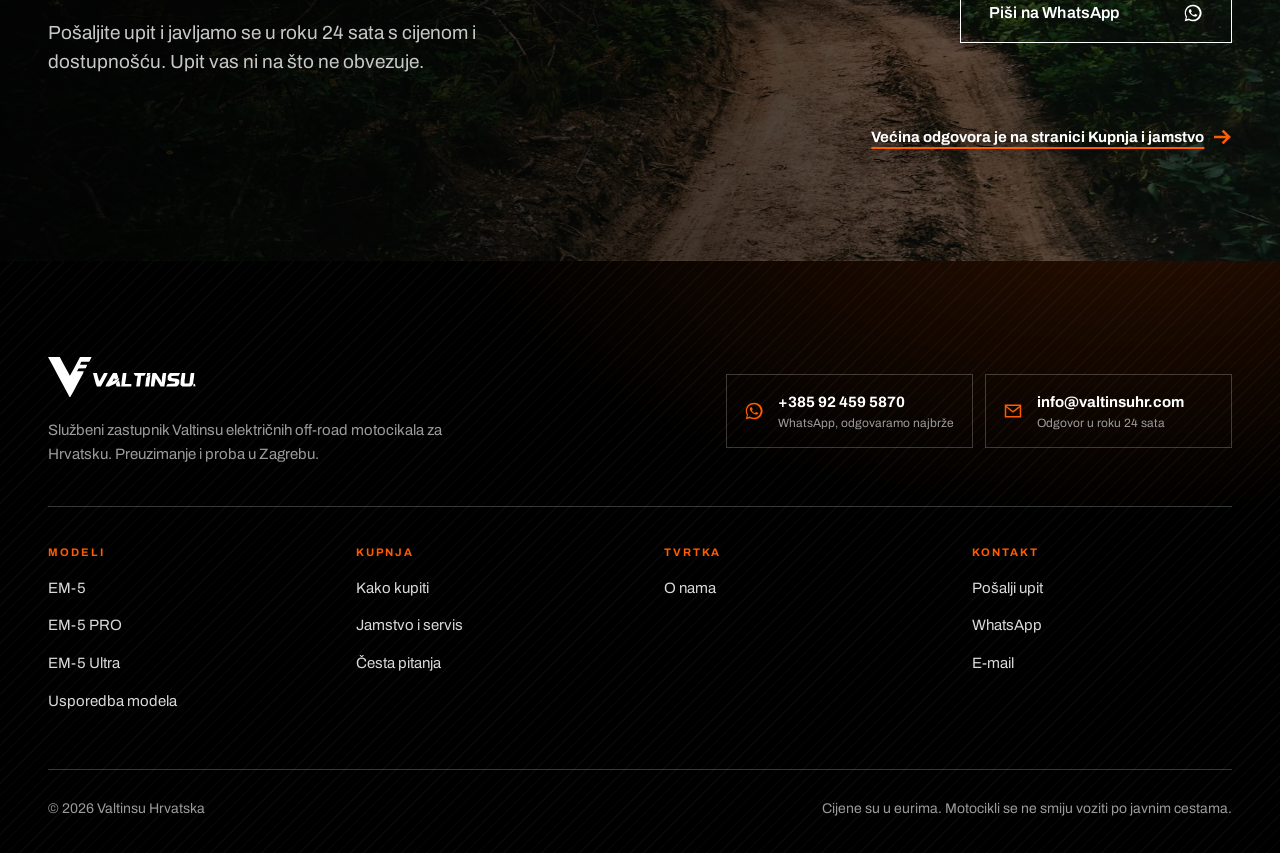
==== commit e40e3a10: "Ultra: fotografije obrezane na motocikl pa uklopljene u 4:3, ?v=3 protiv kesa Co-Authored-By: Claude" ====
--- a/index.html
+++ b/index.html
@@ -94,7 +94,7 @@
                   <img src="assets/motori/em-5-pro/EM-5-PRO-ELECTRIC-DIRT-BIKE-Right-side-view-from-front-to-back.webp" alt="" loading="lazy" width="1200" height="900">
                 </div>
                 <div class="subnav__shot" data-shot="em-5-ultra">
-                  <img src="assets/motori/em-5-ultra/EM-5-ULTRA-02.webp" alt="" loading="lazy" width="1200" height="900">
+                  <img src="assets/motori/em-5-ultra/EM-5-ULTRA-02.webp?v=3" alt="" loading="lazy" width="1200" height="900">
                 </div>
                 <!-- Svi modeli: tri motocikla u kosim isjeccima.
                      Sva tri kadra gledaju u istu stranu i pokazuju
@@ -230,18 +230,18 @@
       "c": "#181818",
       "akcent": "#4c4c4c",
       "slike": [
-        "assets/motori/em-5-ultra/EM-5-ULTRA-02.webp",
-        "assets/motori/em-5-ultra/EM-5-ULTRA-03.webp",
-        "assets/motori/em-5-ultra/EM-5-ULTRA-04.webp",
-        "assets/motori/em-5-ultra/EM-5-ULTRA-05.webp",
-        "assets/motori/em-5-ultra/EM-5-ULTRA-06.webp",
-        "assets/motori/em-5-ultra/EM-5-ULTRA-07.webp",
-        "assets/motori/em-5-ultra/EM-5-ULTRA-08.webp",
-        "assets/motori/em-5-ultra/EM-5-ULTRA-09.webp",
-        "assets/motori/em-5-ultra/EM-5-ULTRA-10.webp",
-        "assets/motori/em-5-ultra/EM-5-ULTRA-11.webp",
-        "assets/motori/em-5-ultra/EM-5-ULTRA-01.webp",
-        "assets/motori/em-5-ultra/EM-5-ULTRA-prednji-dio.webp"
+        "assets/motori/em-5-ultra/EM-5-ULTRA-02.webp?v=3",
+        "assets/motori/em-5-ultra/EM-5-ULTRA-03.webp?v=3",
+        "assets/motori/em-5-ultra/EM-5-ULTRA-04.webp?v=3",
+        "assets/motori/em-5-ultra/EM-5-ULTRA-05.webp?v=3",
+        "assets/motori/em-5-ultra/EM-5-ULTRA-06.webp?v=3",
+        "assets/motori/em-5-ultra/EM-5-ULTRA-07.webp?v=3",
+        "assets/motori/em-5-ultra/EM-5-ULTRA-08.webp?v=3",
+        "assets/motori/em-5-ultra/EM-5-ULTRA-09.webp?v=3",
+        "assets/motori/em-5-ultra/EM-5-ULTRA-10.webp?v=3",
+        "assets/motori/em-5-ultra/EM-5-ULTRA-11.webp?v=3",
+        "assets/motori/em-5-ultra/EM-5-ULTRA-01.webp?v=3",
+        "assets/motori/em-5-ultra/EM-5-ULTRA-prednji-dio.webp?v=3"
       ]
     }
   ]
@@ -266,7 +266,7 @@
             <a class="link-arrow link-kart link-kart--upit" href="kontakt.html?model=em-5-ultra"><span>Pošalji upit</span><svg class="link-kart__strelica" width="16" height="16" viewBox="0 0 24 24" fill="none" aria-hidden="true"><path d="M6 18L18 6M8.5 6H18v9.5" stroke="currentColor" stroke-width="3" stroke-linecap="square"/></svg></a>
           </div>
           <div class="model-cell__media shot">
-            <img src="assets/motori/em-5-ultra/EM-5-ULTRA-02.webp" alt="Valtinsu EM-5 Ultra u crnoj boji, bok i prednji dio" loading="lazy" width="1200" height="900">
+            <img src="assets/motori/em-5-ultra/EM-5-ULTRA-02.webp?v=3" alt="Valtinsu EM-5 Ultra u crnoj boji, bok i prednji dio" loading="lazy" width="1200" height="900">
           </div>
         </li>
 
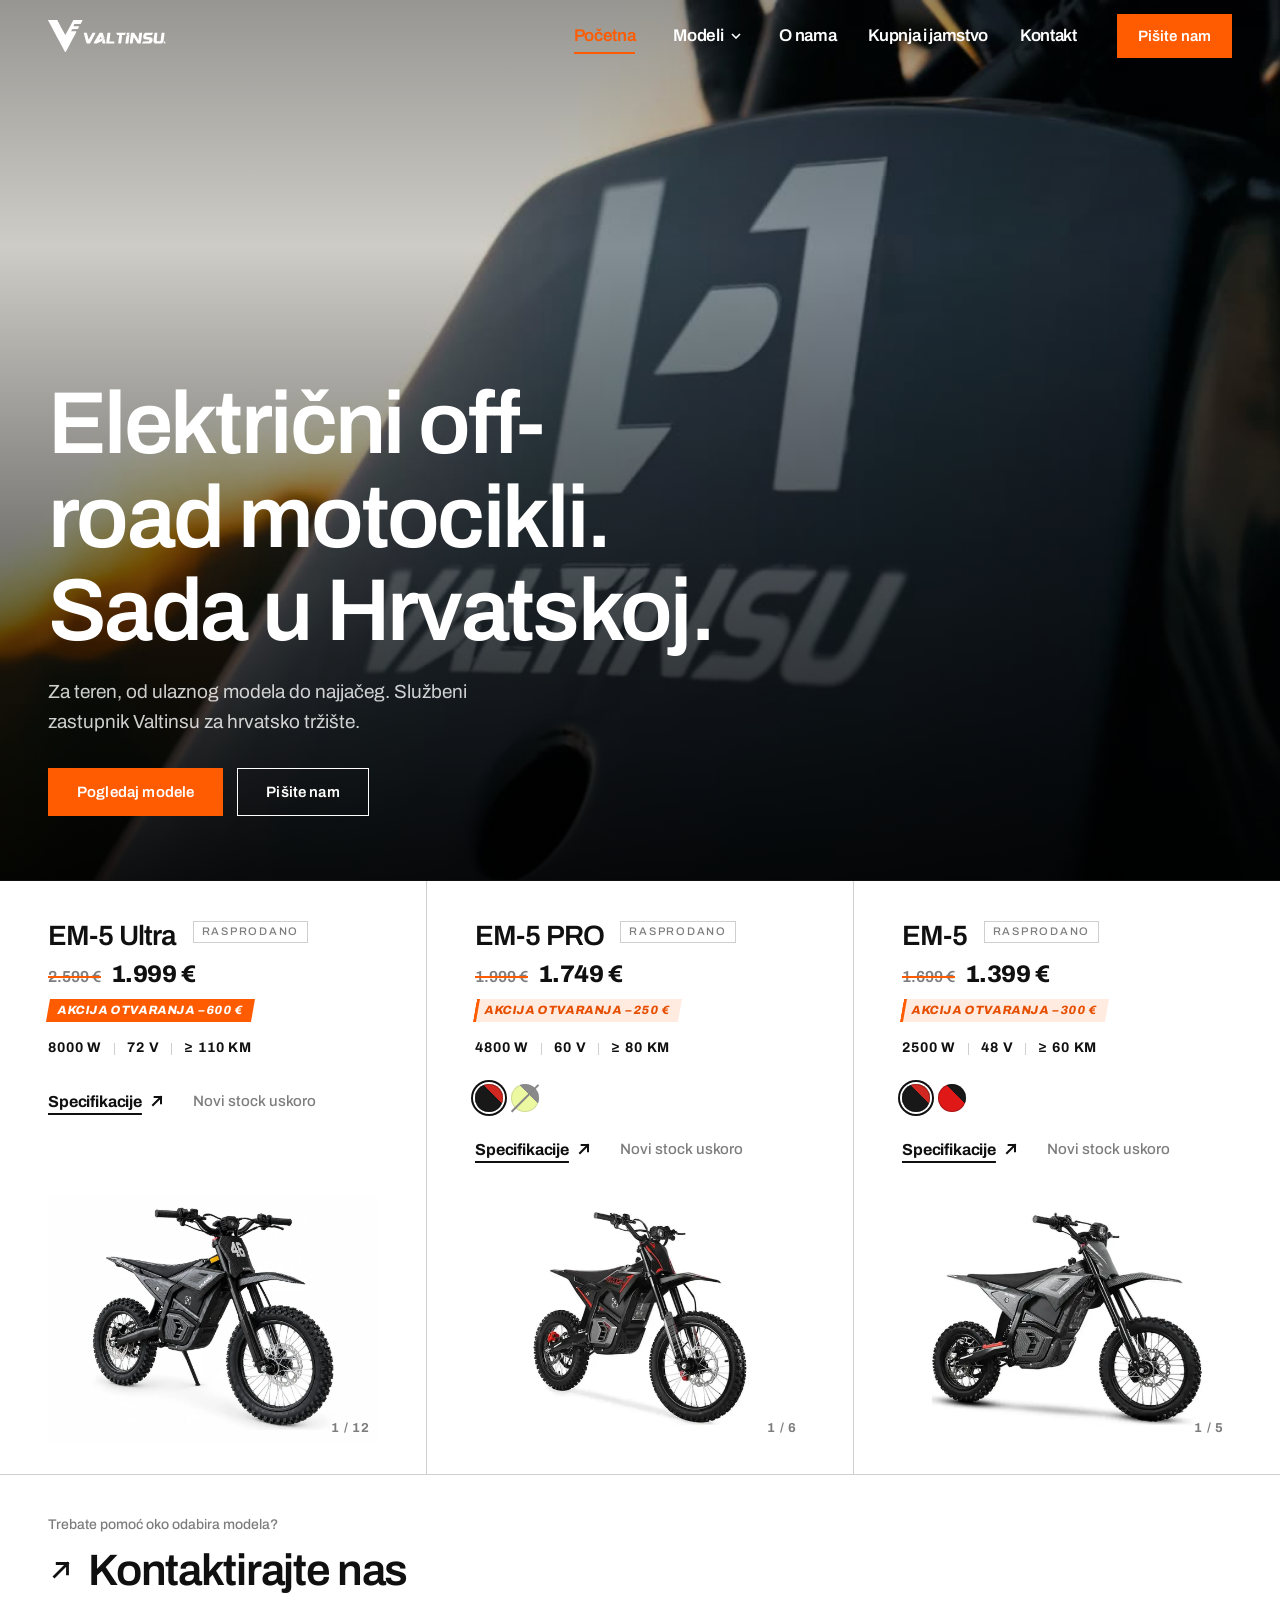
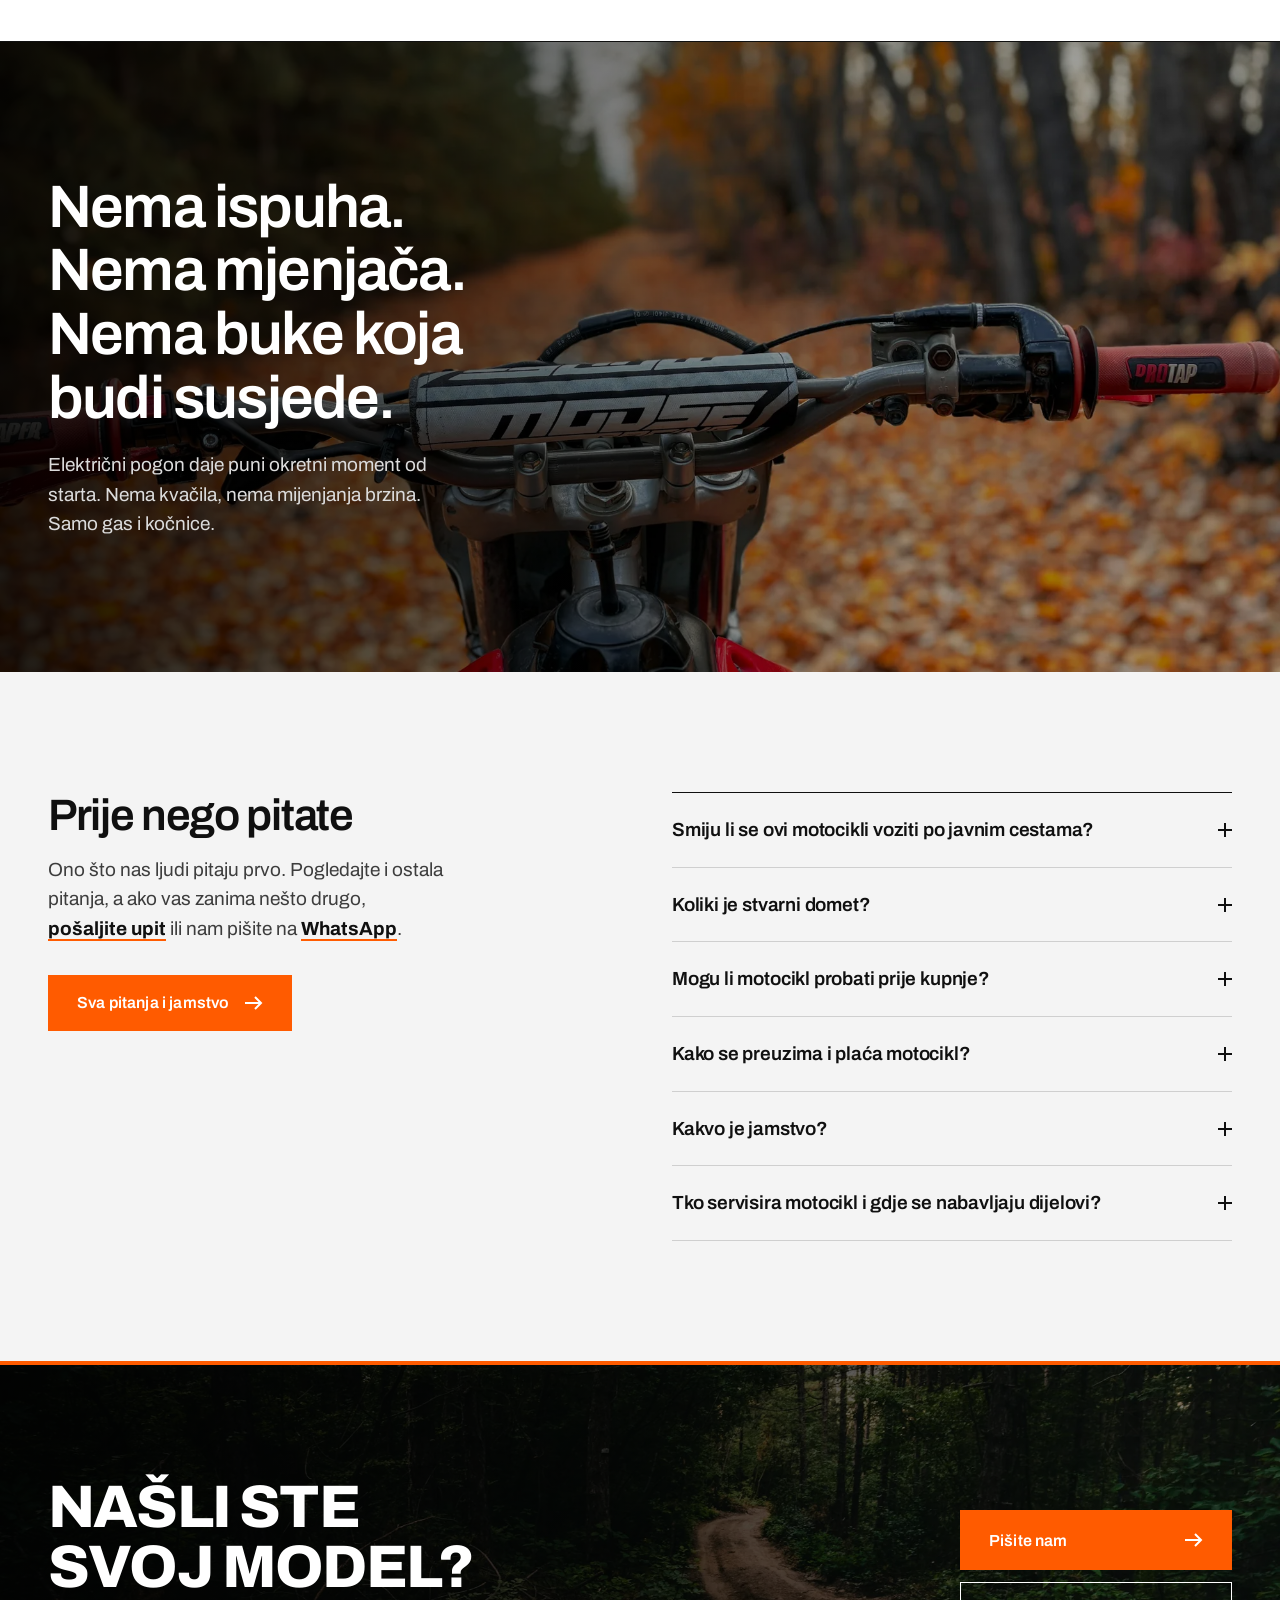
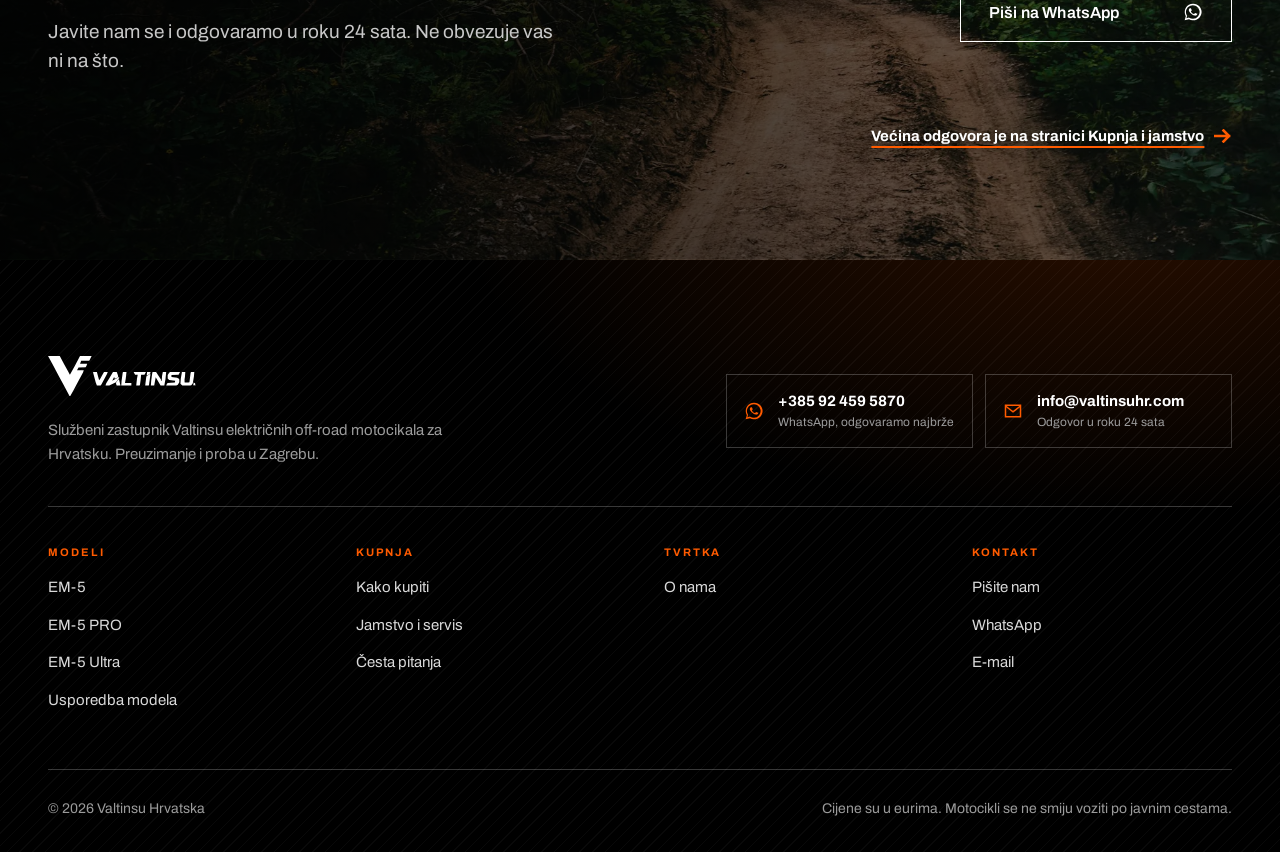
==== commit 6be64b7e: "Svi modeli rasprodani: upiti zatvoreni, certifikati CE-EMC/GCC/UL - js/dostupnost.js: sva tri modela" ====
--- a/index.html
+++ b/index.html
@@ -6,7 +6,7 @@
 <meta name="viewport" content="width=device-width, initial-scale=1">
 
 <title>Valtinsu Hrvatska | električni off-road motocikli</title>
-<meta name="description" content="Službeni zastupnik Valtinsu električnih off-road motocikala u Hrvatskoj. Modeli EM-5, EM-5 PRO i EM-5 Ultra. Pošaljite upit, javljamo se u 24 sata.">
+<meta name="description" content="Službeni zastupnik Valtinsu električnih off-road motocikala u Hrvatskoj. Modeli EM-5, EM-5 PRO i EM-5 Ultra. Javite nam se, odgovaramo u 24 sata.">
 
 <link rel="canonical" href="https://www.valtinsuhr.com/">
 
@@ -14,7 +14,7 @@
 <meta property="og:locale" content="hr_HR">
 <meta property="og:site_name" content="Valtinsu Hrvatska">
 <meta property="og:title" content="Valtinsu Hrvatska | električni off-road motocikli">
-<meta property="og:description" content="Modeli EM-5, EM-5 PRO i EM-5 Ultra. Pošaljite upit, javljamo se u 24 sata.">
+<meta property="og:description" content="Modeli EM-5, EM-5 PRO i EM-5 Ultra. Javite nam se, odgovaramo u 24 sata.">
 <meta property="og:url" content="https://www.valtinsuhr.com/">
 <meta property="og:image" content="https://www.valtinsuhr.com/assets/og-cover.jpg">
 <meta name="twitter:card" content="summary_large_image">
@@ -524,7 +524,7 @@
     <div class="shell on-cta__inner reveal">
       <div>
         <h2 id="cta-naslov">Našli ste svoj model?</h2>
-        <p class="on-cta__tekst">Pošaljite upit i javljamo se u roku 24 sata s cijenom i dostupnošću. Upit vas ni na što ne obvezuje.</p>
+        <p class="on-cta__tekst">Javite nam se i odgovaramo u roku 24 sata. Ne obvezuje vas ni na što.</p>
       </div>
       <div class="on-cta__tipke">
         <a class="btn btn--primary" href="kontakt.html">
--- a/css/style.css
+++ b/css/style.css
@@ -4417,3 +4417,30 @@
 }
 .viewer__kadar:hover { background: var(--orange); }
 .viewer__kadar[aria-pressed="true"] { background: var(--orange); border-color: var(--orange); color: var(--paper); }
+
+/* --- Zatvoreni upiti -----------------------------------------------------
+   Kad nema nijednog modela na zalihi, na mjestu obrasca stoji objasnjenje
+   i dva nacina da nam se kupac ipak javi. Okvir je isti kao kod obrasca,
+   da stranica ne izgleda kao da nesto nedostaje. */
+
+.zatvoreno { display: grid; gap: .75rem; }
+
+.zatvoreno__glavno {
+  font-size: var(--t-lead);
+  font-weight: 700;
+  line-height: 1.3;
+  letter-spacing: -.01em;
+}
+
+.zatvoreno__tekst {
+  color: var(--grey-45);
+  max-width: 46ch;
+  line-height: 1.6;
+}
+
+.zatvoreno__gumbi {
+  display: flex;
+  flex-wrap: wrap;
+  gap: .625rem;
+  margin-top: .5rem;
+}
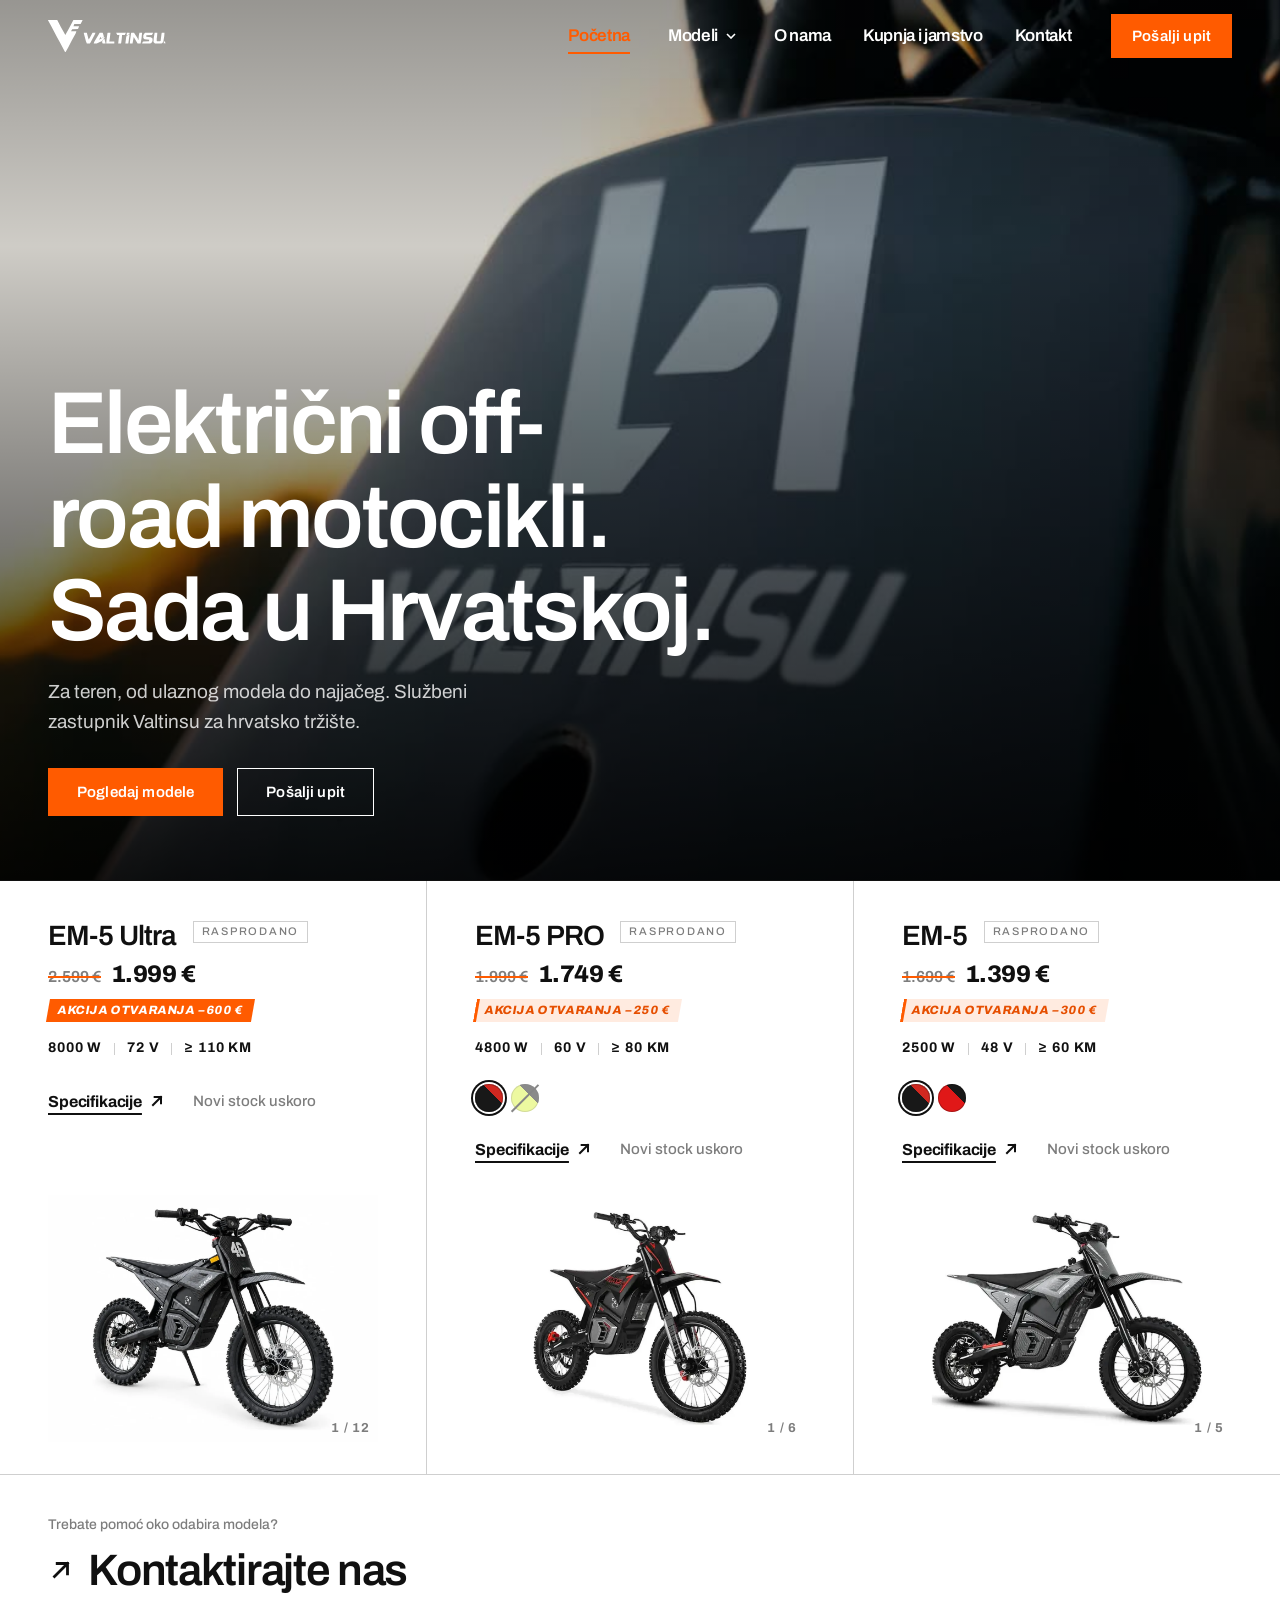
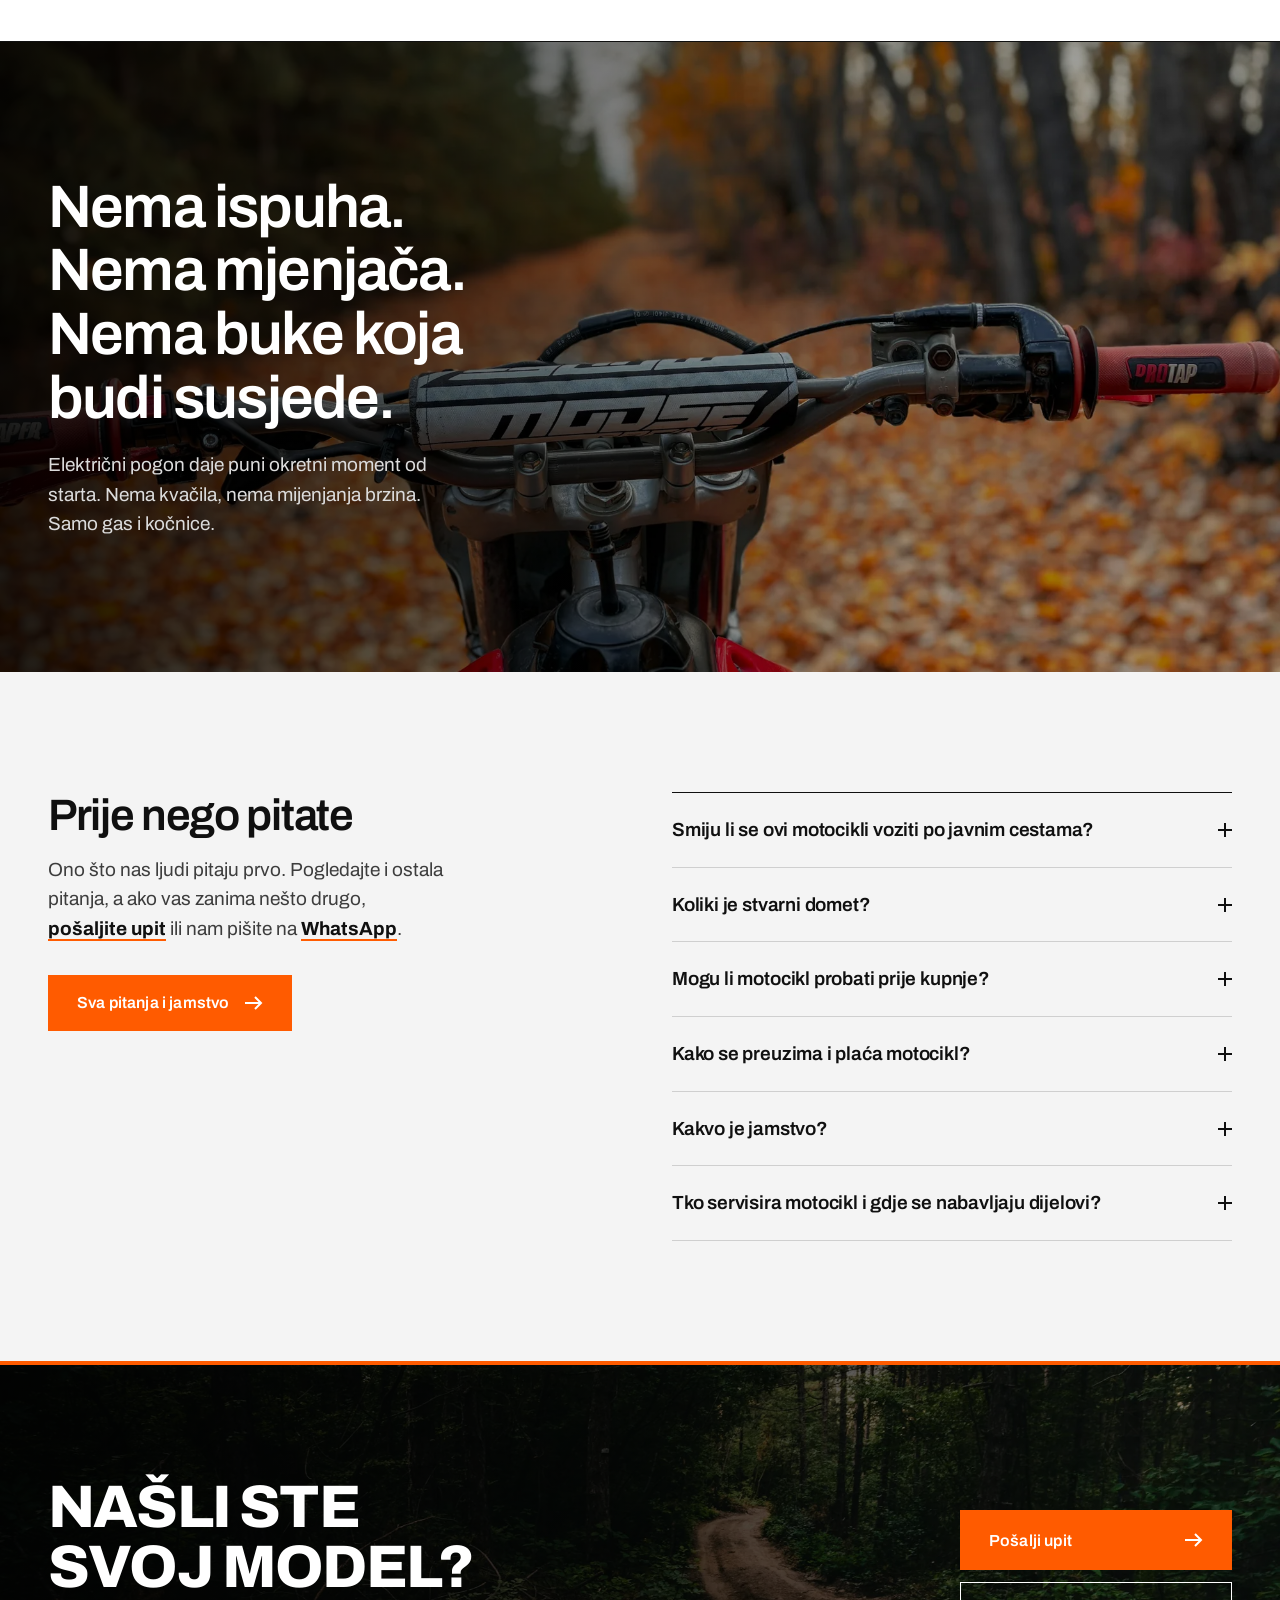
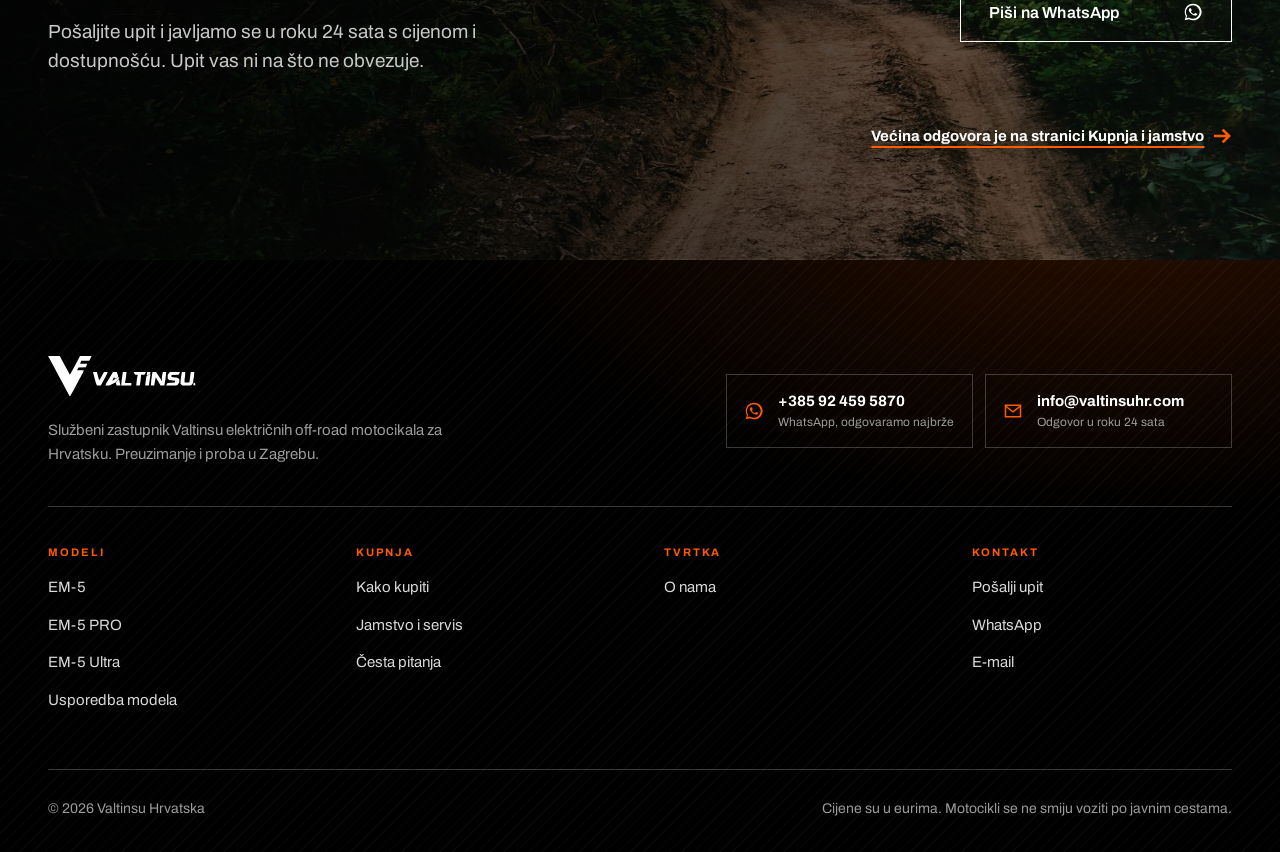
==== commit 414fb0d8: "Gumbi za upit ostaju kakvi jesu, poruka o zatvorenim upitima je na Kontaktu Co-Authored-By: Claude O" ====
--- a/index.html
+++ b/index.html
@@ -6,7 +6,7 @@
 <meta name="viewport" content="width=device-width, initial-scale=1">
 
 <title>Valtinsu Hrvatska | električni off-road motocikli</title>
-<meta name="description" content="Službeni zastupnik Valtinsu električnih off-road motocikala u Hrvatskoj. Modeli EM-5, EM-5 PRO i EM-5 Ultra. Javite nam se, odgovaramo u 24 sata.">
+<meta name="description" content="Službeni zastupnik Valtinsu električnih off-road motocikala u Hrvatskoj. Modeli EM-5, EM-5 PRO i EM-5 Ultra. Pošaljite upit, javljamo se u 24 sata.">
 
 <link rel="canonical" href="https://www.valtinsuhr.com/">
 
@@ -14,7 +14,7 @@
 <meta property="og:locale" content="hr_HR">
 <meta property="og:site_name" content="Valtinsu Hrvatska">
 <meta property="og:title" content="Valtinsu Hrvatska | električni off-road motocikli">
-<meta property="og:description" content="Modeli EM-5, EM-5 PRO i EM-5 Ultra. Javite nam se, odgovaramo u 24 sata.">
+<meta property="og:description" content="Modeli EM-5, EM-5 PRO i EM-5 Ultra. Pošaljite upit, javljamo se u 24 sata.">
 <meta property="og:url" content="https://www.valtinsuhr.com/">
 <meta property="og:image" content="https://www.valtinsuhr.com/assets/og-cover.jpg">
 <meta name="twitter:card" content="summary_large_image">
@@ -524,7 +524,7 @@
     <div class="shell on-cta__inner reveal">
       <div>
         <h2 id="cta-naslov">Našli ste svoj model?</h2>
-        <p class="on-cta__tekst">Javite nam se i odgovaramo u roku 24 sata. Ne obvezuje vas ni na što.</p>
+        <p class="on-cta__tekst">Pošaljite upit i javljamo se u roku 24 sata s cijenom i dostupnošću. Upit vas ni na što ne obvezuje.</p>
       </div>
       <div class="on-cta__tipke">
         <a class="btn btn--primary" href="kontakt.html">
